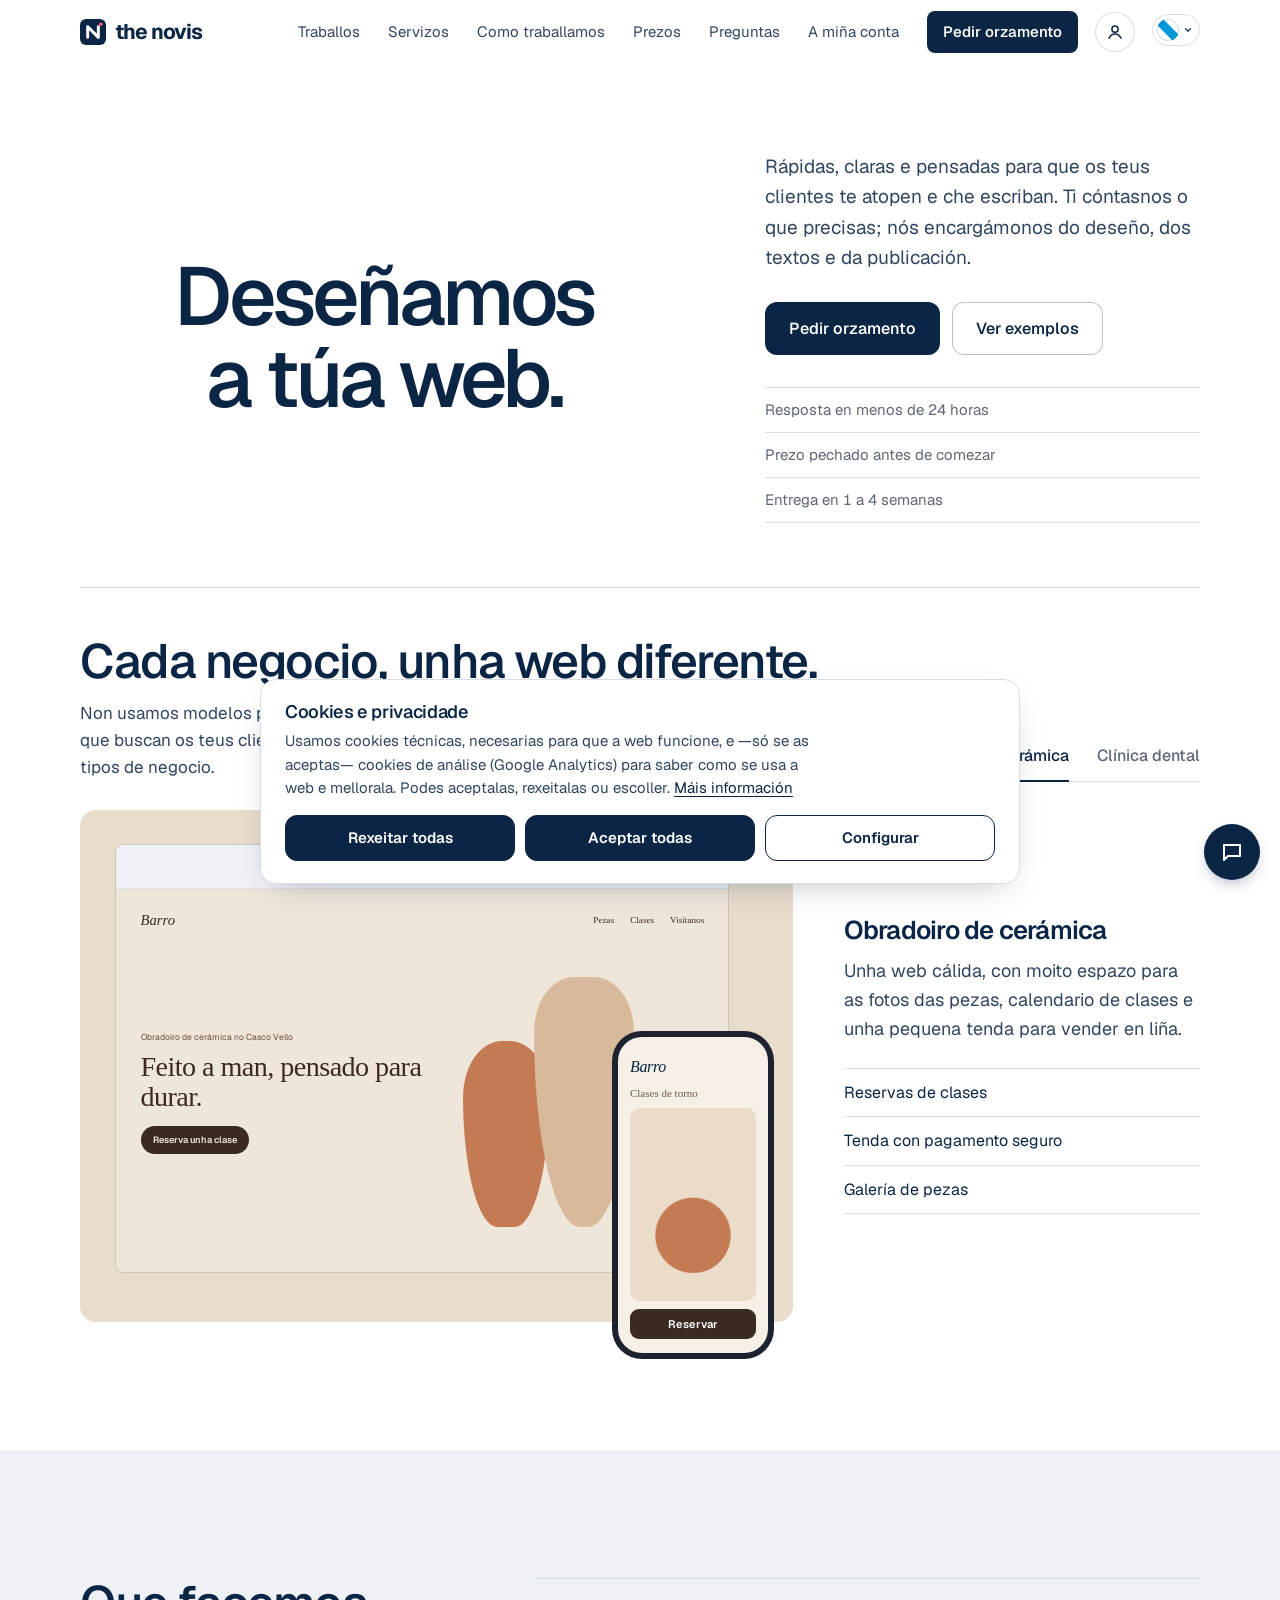
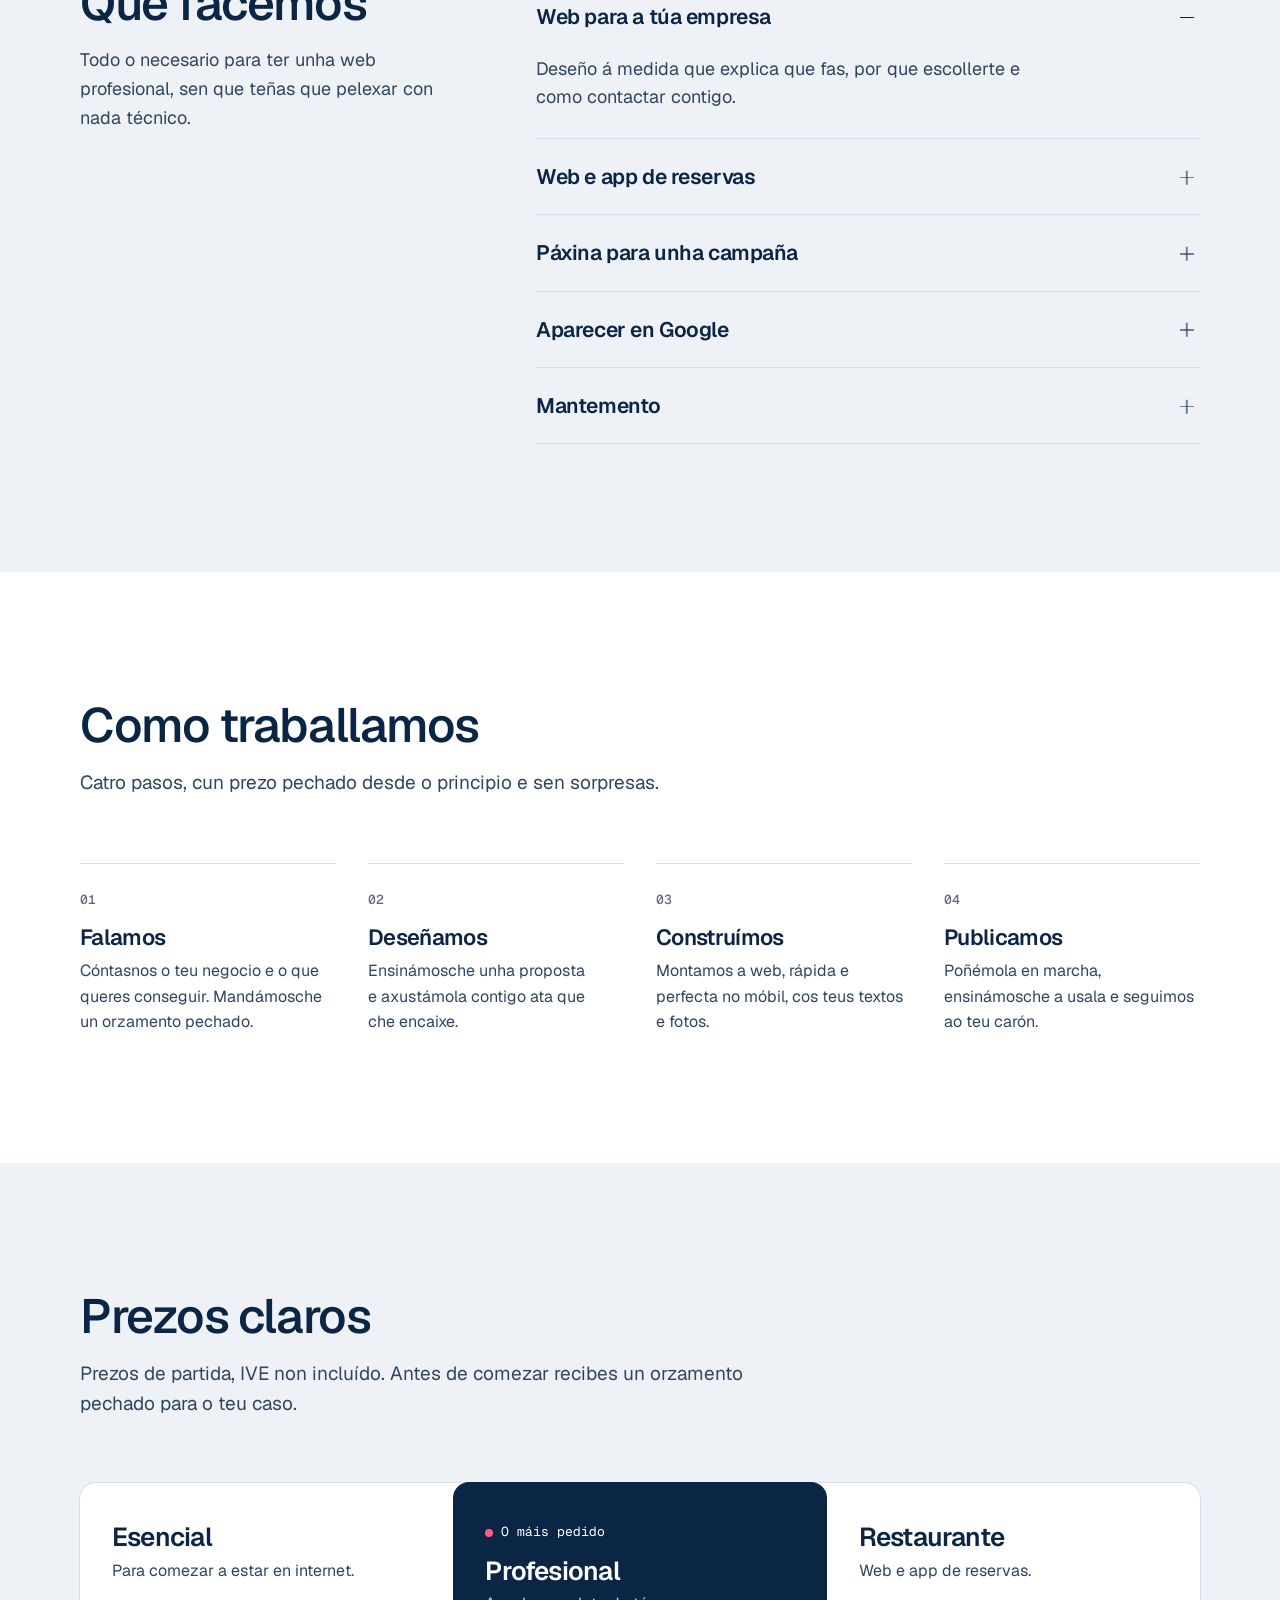
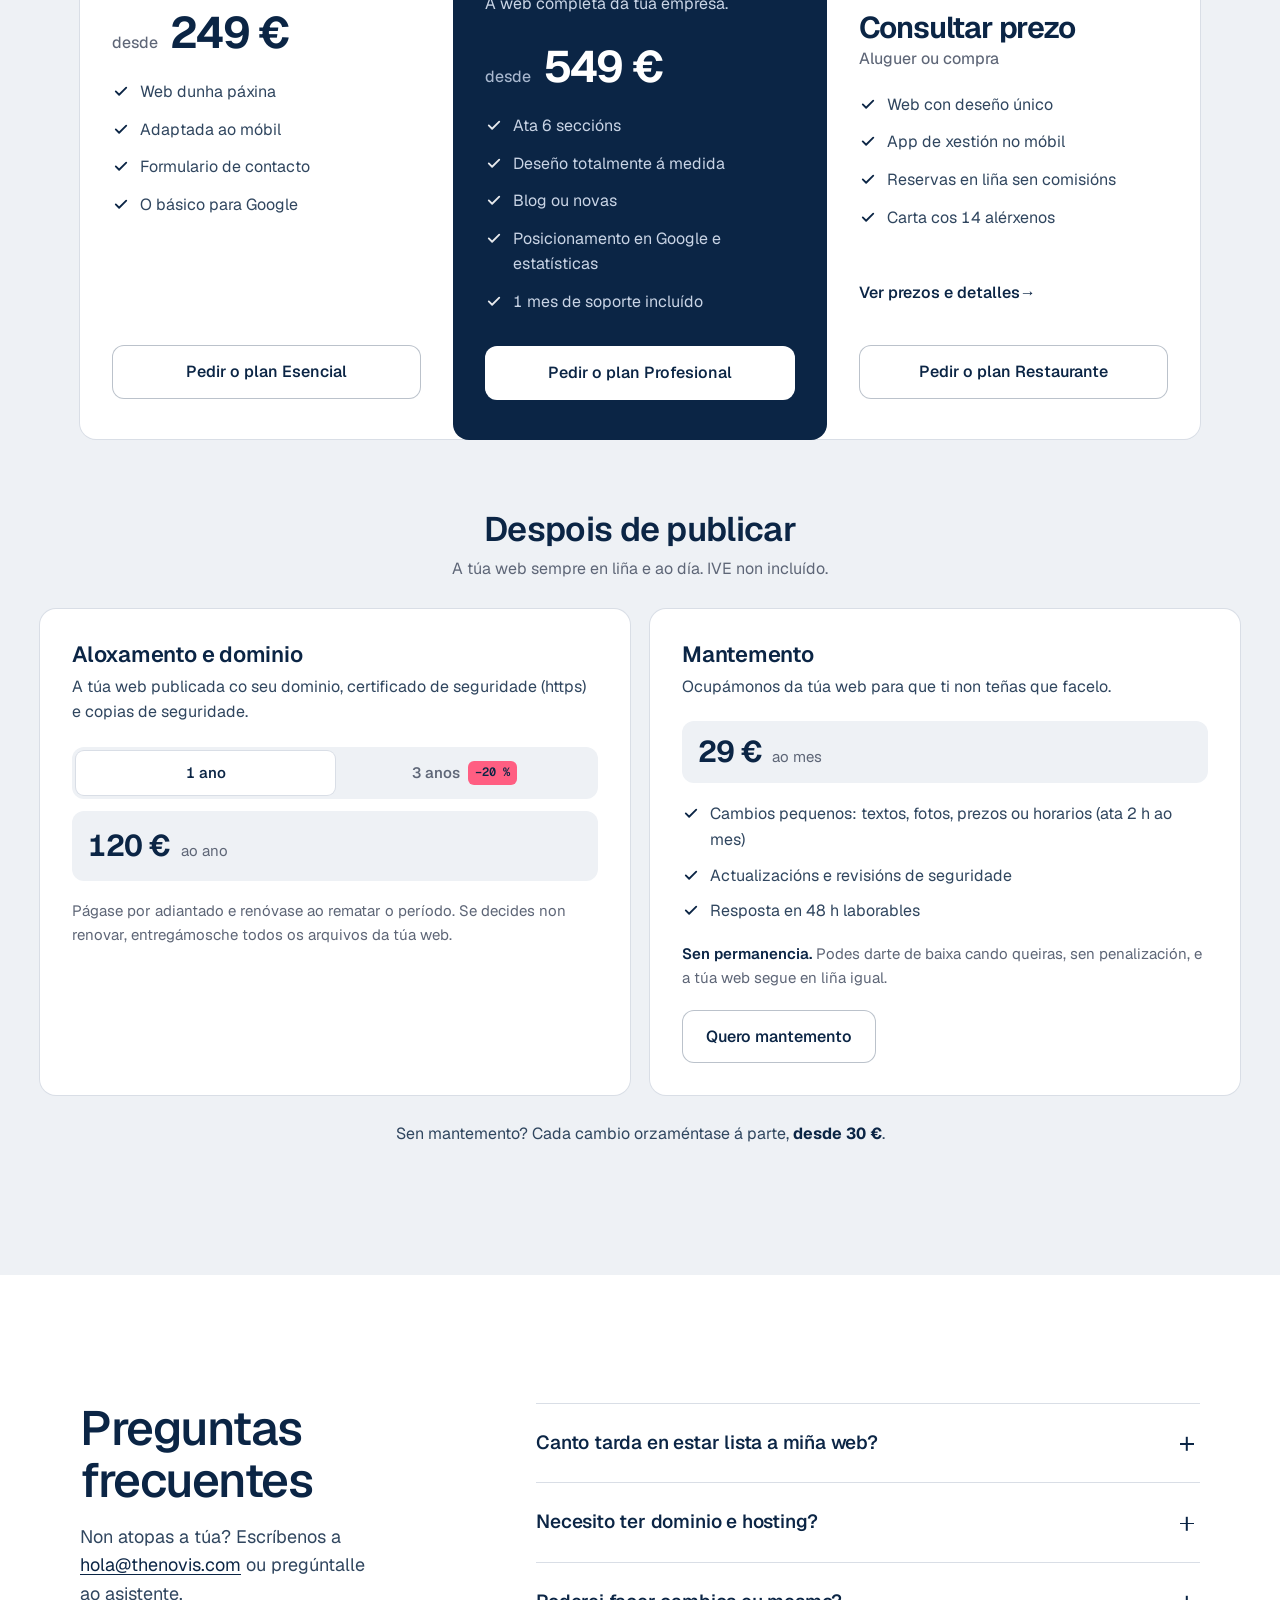
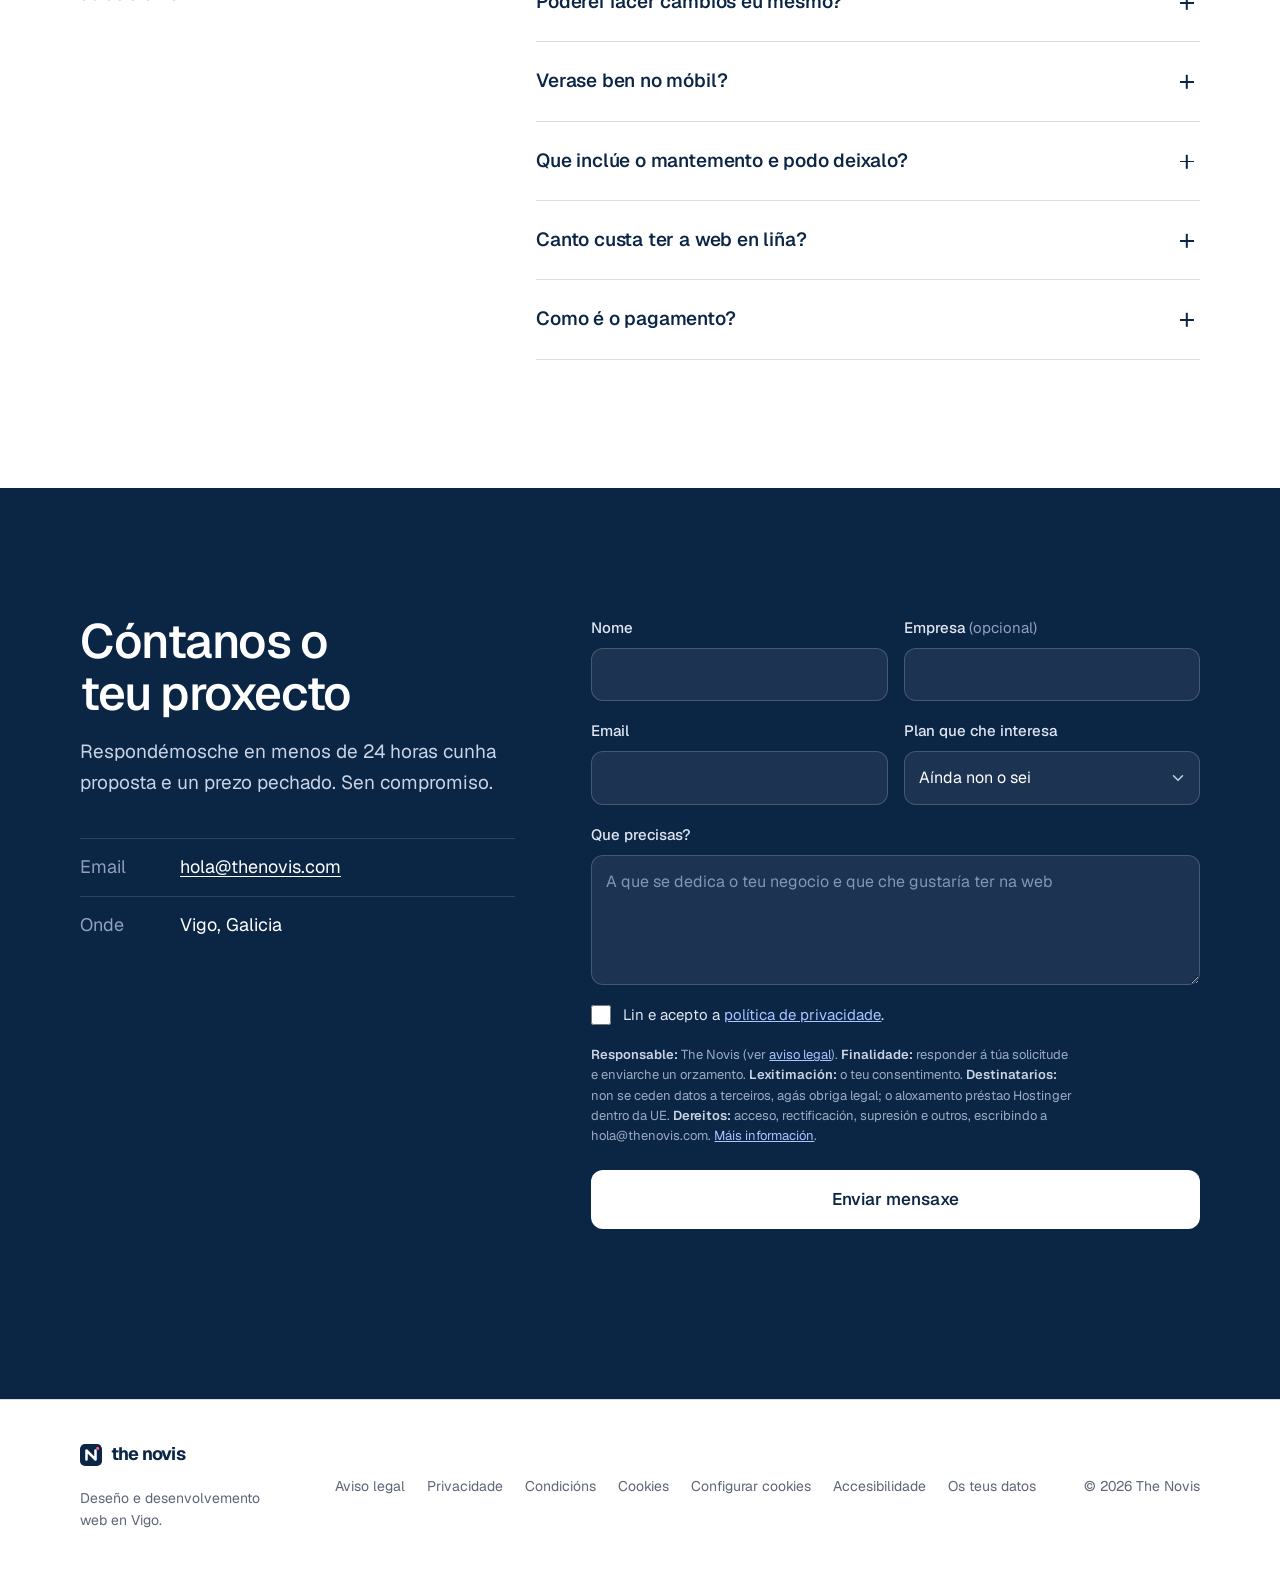
==== gl/index.html @ 893b0eb6 "Logo: texto «the novis» junto al icono Co-Authored-By: Claude Opus 5.5 (1M context) <noreply@anthrop" ====
<!doctype html>
<html lang="gl" class="no-js">
<head>
  <meta charset="utf-8">
  <meta name="viewport" content="width=device-width, initial-scale=1">
  <title>The Novis</title>
  <meta name="description" content="Deseño e desenvolvemento de páxinas web para empresas: webs corporativas, restaurantes e landing pages á medida, rápidas e optimizadas para Google. Orzamento en 24 h.">
  <meta name="theme-color" content="#ffffff">
  <meta property="og:title" content="The Novis">
  <meta property="og:description" content="Deseño de páxinas web para empresas, con orzamento pechado.">
  <meta property="og:type" content="website">
  <meta property="og:url" content="https://thenovis.com/gl/">
  <link rel="canonical" href="https://thenovis.com/gl/">
  <link rel="alternate" hreflang="es" href="https://thenovis.com/">
  <link rel="alternate" hreflang="gl" href="https://thenovis.com/gl/">
  <link rel="alternate" hreflang="x-default" href="https://thenovis.com/">
  <link rel="icon" href="/favicon.ico?v=12" sizes="16x16 32x32 48x48" type="image/x-icon">
  <link rel="icon" href="/favicon.png?v=12" sizes="48x48" type="image/png" />
  <link rel="icon" href="/assets/favicon-192.png?v=12" type="image/png" sizes="192x192">
  <link rel="apple-touch-icon" href="/assets/apple-touch-icon.png?v=12">
  <meta property="og:image" content="https://thenovis.com/assets/og-image.png?v=10">
  <meta property="og:image:width" content="1200">
  <meta property="og:image:height" content="630">
  <meta property="og:site_name" content="The Novis">
  <meta property="og:locale" content="gl_ES">
  <meta name="twitter:card" content="summary_large_image">
  <meta name="twitter:title" content="The Novis">
  <meta name="twitter:description" content="Deseño de páxinas web para empresas, con orzamento pechado.">
  <meta name="twitter:image" content="https://thenovis.com/assets/og-image.png?v=10">
  <link rel="preload" href="/assets/fonts/geist-latin-wght-normal.woff2" as="font" type="font/woff2" crossorigin>
  <script type="application/ld+json">{"@context": "https://schema.org", "@graph": [{"@type": "ProfessionalService", "@id": "https://thenovis.com/#negocio", "name": "The Novis", "alternateName": ["TheNovis", "Novis", "The Novis deseño web"], "url": "https://thenovis.com/", "logo": "https://thenovis.com/assets/favicon-512.png?v=12", "image": "https://thenovis.com/assets/og-image.png?v=10", "description": "Diseño y desarrollo de páginas web para empresas: webs corporativas, tiendas online, landing pages, SEO y mantenimiento.", "email": "hola@thenovis.com", "priceRange": "€€", "address": {"@type": "PostalAddress", "addressLocality": "Vigo", "addressRegion": "Pontevedra", "addressCountry": "ES"}, "areaServed": [{"@type": "City", "name": "Vigo"}, {"@type": "AdministrativeArea", "name": "Galicia"}, {"@type": "Country", "name": "España"}], "knowsLanguage": ["es", "gl", "en"], "hasOfferCatalog": {"@type": "OfferCatalog", "name": "Planes de diseño web", "itemListElement": [{"@type": "Offer", "name": "Plan Esencial", "price": "249", "priceCurrency": "EUR", "description": "Web de una página adaptada a móvil"}, {"@type": "Offer", "name": "Plan Profesional", "price": "549", "priceCurrency": "EUR", "description": "Web corporativa a medida de hasta 6 secciones"}, {"@type": "Offer", "name": "Plan Restaurante", "price": "29", "priceCurrency": "EUR", "description": "Web e app de reservas para restaurantes: aluguer desde 29 € ao mes máis alta, ou compra por 1.200 €"}, {"@type": "Offer", "name": "Alojamiento y dominio", "price": "120", "priceCurrency": "EUR", "description": "Alojamiento, dominio, https y copias de seguridad (anual; 288 € por 3 años)"}, {"@type": "Offer", "name": "Mantenimiento web", "price": "29", "priceCurrency": "EUR", "description": "Cambios pequeños, actualizaciones y seguridad, mensual y sin permanencia"}]}}, {"@type": "WebSite", "@id": "https://thenovis.com/#web", "url": "https://thenovis.com/gl/", "name": "The Novis", "alternateName": "TheNovis", "inLanguage": "gl", "publisher": {"@id": "https://thenovis.com/#negocio"}}, {"@type": "FAQPage", "mainEntity": [{"@type": "Question", "name": "Canto tarda en estar lista a miña web?", "acceptedAnswer": {"@type": "Answer", "text": "Unha web sinxela adoita estar lista nunha semana. Proxectos máis grandes, entre dúas e catro semanas."}}, {"@type": "Question", "name": "Necesito ter dominio e hosting?", "acceptedAnswer": {"@type": "Answer", "text": "Non te preocupes. Se non o tes, axudámosche a contratalo e deixámolo todo configurado."}}, {"@type": "Question", "name": "Poderei facer cambios eu mesmo?", "acceptedAnswer": {"@type": "Answer", "text": "Si. Explicámosche como facer os cambios básicos e, se o prefires, facémolos nós co plan de mantemento."}}, {"@type": "Question", "name": "Verase ben no móbil?", "acceptedAnswer": {"@type": "Answer", "text": "Sempre. Todas as nosas webs se deseñan pensando primeiro no móbil."}}, {"@type": "Question", "name": "Que inclúe o mantemento e podo deixalo?", "acceptedAnswer": {"@type": "Answer", "text": "Por 29 € ao mes facemos os cambios pequenos que precises (ata 2 horas ao mes), as actualizacións e as revisións de seguridade. Non ten permanencia: dáste de baixa cando queiras e a túa web segue en liña. Sen mantemento, cada cambio orzaméntase á parte desde 30 €."}}, {"@type": "Question", "name": "Canto custa ter a web en liña?", "acceptedAnswer": {"@type": "Answer", "text": "O aloxamento e o dominio custan 120 € ao ano, ou 288 € se contratas 3 anos (un 20 % menos). Inclúe o certificado de seguridade e copias de seguridade."}}, {"@type": "Question", "name": "Como é o pagamento?", "acceptedAnswer": {"@type": "Answer", "text": "50 % ao aprobar o deseño e 50 % ao publicar a web. Sen sorpresas."}}]}]}</script>
  <link rel="stylesheet" href="/css/styles.css?v=31">
</head>
<body>
  <a href="#contenido" class="skip">Ir ao contido</a>

  <header class="nav" id="nav">
    <div class="nav__inner">
      <a href="#inicio" class="logo" aria-label="The Novis, inicio"><span class="logo__mark"></span>the novis</a>
      <nav class="nav__links" id="menu" aria-label="Principal">
        <a href="#trabajos">Traballos</a>
        <a href="#servicios">Servizos</a>
        <a href="#proceso">Como traballamos</a>
        <a href="#planes">Prezos</a>
        <a href="#faq">Preguntas</a>
        <a href="/pagos/">A miña conta</a>
        <a href="#contacto" class="btn btn--small">Pedir orzamento</a>
      </nav>
      <a class="acct" href="/pagos/" aria-label="A miña conta" title="A miña conta"><svg viewBox="0 0 24 24" aria-hidden="true"><circle cx="12" cy="8.6" r="3.7"/><path d="M4.8 19.6c1.4-3.4 4.1-5.1 7.2-5.1s5.8 1.7 7.2 5.1"/></svg><span class="acct__ini" aria-hidden="true"></span></a>
      <div class="lang">
        <button type="button" class="lang__btn" aria-haspopup="true" aria-expanded="false" aria-controls="langMenu" aria-label="Lingua: galego"><span class="flag" aria-hidden="true"><svg viewBox="0 0 20 20" preserveAspectRatio="none"><rect width="20" height="20" fill="#fff"/><polygon points="0,0 5.5,0 20,14.5 20,20 14.5,20 0,5.5" fill="#0098D8"/></svg></span><svg viewBox="0 0 12 12" aria-hidden="true"><path d="M3 4.5l3 3 3-3"/></svg></button>
        <ul class="lang__menu" id="langMenu" hidden>
          <li><a href="/" hreflang="es" lang="es"><span class="flag" aria-hidden="true"><svg viewBox="0 0 20 20" preserveAspectRatio="none"><rect width="20" height="20" fill="#AA151B"/><rect y="5" width="20" height="10" fill="#F1BF00"/></svg></span>Castellano</a></li>
          <li><a href="/gl/" hreflang="gl" lang="gl" aria-current="true"><span class="flag" aria-hidden="true"><svg viewBox="0 0 20 20" preserveAspectRatio="none"><rect width="20" height="20" fill="#fff"/><polygon points="0,0 5.5,0 20,14.5 20,20 14.5,20 0,5.5" fill="#0098D8"/></svg></span>Galego</a></li>
        </ul>
      </div>
      <button class="nav__toggle" id="navToggle" aria-label="Abrir menú" aria-expanded="false" aria-controls="menu">
        <span></span><span></span>
      </button>
    </div>
  </header>

  <main id="contenido" tabindex="-1">

    <!-- Portada -->
    <section class="hero" id="inicio">
      <h1 class="hero__title">Deseñamos a túa web.</h1>
      <div class="hero__side">
        <p class="hero__sub">Rápidas, claras e pensadas para que os teus clientes te atopen e che escriban. Ti cóntasnos o que precisas; nós encargámonos do deseño, dos textos e da publicación.</p>
        <div class="hero__cta">
          <a href="#contacto" class="btn">Pedir orzamento</a>
          <a href="#trabajos" class="btn btn--ghost">Ver exemplos</a>
        </div>
        <ul class="hero__facts">
          <li>Resposta en menos de 24&nbsp;horas</li>
          <li>Prezo pechado antes de comezar</li>
          <li>Entrega en 1 a 4 semanas</li>
        </ul>
      </div>
    </section>

    <!-- Ejemplos -->
    <section class="work" id="trabajos" aria-labelledby="trabajos-titulo">
      <div class="work__head">
        <div>
          <h2 id="trabajos-titulo">Cada negocio, unha web diferente.</h2>
          <p>Non usamos modelos prefabricados: partimos de como traballas e do que buscan os teus clientes. Estes son deseños de exemplo para tres tipos de negocio.</p>
        </div>
        <div class="work__controls">
        <div class="work__tabs" role="tablist" aria-label="Escolle un exemplo">
          <button type="button" role="tab" id="tab-porto" aria-controls="panel-porto" aria-selected="true">Restaurante</button>
          <button type="button" role="tab" id="tab-barro" aria-controls="panel-barro" aria-selected="false" tabindex="-1">Cerámica</button>
          <button type="button" role="tab" id="tab-alameda" aria-controls="panel-alameda" aria-selected="false" tabindex="-1">Clínica dental</button>
        </div>
        </div>
      </div>

      <!-- Ejemplo 1: restaurante (enlaza a la web de ejemplo) -->
      <div class="work__panel" role="tabpanel" id="panel-porto" aria-labelledby="tab-porto" tabindex="0">
        <a class="stage stage--porto stage--link" href="https://aquamarine-deer-693520.hostingersite.com/" target="_blank" rel="noopener" tabindex="-1" aria-hidden="true" data-live="Ver en vivo ↗">
          <div class="browser">
            <div class="browser__bar"><span class="browser__url">tabernaoporto.gal</span></div>
            <div class="browser__screen">
              <div class="site site--porto">
                <div class="s-nav"><b>Taberna O Porto</b><span>Carta</span><span>Reservas</span></div>
                <div class="s-hero">
                  <h3>Cociña de mercado, a dous pasos do porto.</h3>
                  <ul class="s-menu">
                    <li><span>Pulpo á feira</span><span>16 €</span></li>
                    <li><span>Zamburiñas á prancha</span><span>14 €</span></li>
                    <li><span>Empanada de berberechos</span><span>9 €</span></li>
                  </ul>
                </div>
              </div>
            </div>
          </div>
          <div class="phone phone--porto"><b>O Porto</b><span>Carta de hoxe</span><i></i><em>Reservar mesa</em></div>
        </a>
        <div class="work__info">
          <h3>Restaurante</h3>
          <p>A carta sempre ao día, fácil de ler no móbil, en galego e castelán, e reservas sen ter que chamar.</p>
          <ul class="work__list"><li>Carta editable polo propio local</li><li>Reservas de mesa</li><li>Web bilingüe</li></ul>
          <a class="work__live" href="https://aquamarine-deer-693520.hostingersite.com/" target="_blank" rel="noopener">Ver a web de exemplo<span class="sr"> (ábrese noutra pestana)</span><svg viewBox="0 0 24 24" aria-hidden="true"><path d="M8 16L16 8M9 8h7v7"/></svg></a>
        </div>
      </div>

      <!-- Ejemplo 2: taller de cerámica -->
      <div class="work__panel" role="tabpanel" id="panel-barro" aria-labelledby="tab-barro" tabindex="0" hidden>
        <div class="stage stage--barro" aria-hidden="true">
          <div class="browser">
            <div class="browser__bar"><span class="browser__url">barrotaller.es</span></div>
            <div class="browser__screen">
              <div class="site site--barro">
                <div class="s-nav"><b>Barro</b><span>Pezas</span><span>Clases</span><span>Visítanos</span></div>
                <div class="s-hero">
                  <div>
                    <p class="s-kicker">Obradoiro de cerámica no Casco Vello</p>
                    <h3>Feito a man, pensado para durar.</h3>
                    <span class="s-btn">Reserva unha clase</span>
                  </div>
                  <div class="s-pots"><i></i><i></i><i></i></div>
                </div>
              </div>
            </div>
          </div>
          <div class="phone phone--barro"><b>Barro</b><span>Clases de torno</span><i></i><em>Reservar</em></div>
        </div>
        <div class="work__info">
          <h3>Obradoiro de cerámica</h3>
          <p>Unha web cálida, con moito espazo para as fotos das pezas, calendario de clases e unha pequena tenda para vender en liña.</p>
          <ul class="work__list"><li>Reservas de clases</li><li>Tenda con pagamento seguro</li><li>Galería de pezas</li></ul>
        </div>
      </div>

      <!-- Ejemplo 3: clínica dental -->
      <div class="work__panel" role="tabpanel" id="panel-alameda" aria-labelledby="tab-alameda" tabindex="0" hidden>
        <div class="stage stage--alameda" aria-hidden="true">
          <div class="browser">
            <div class="browser__bar"><span class="browser__url">clinicaalameda.es</span></div>
            <div class="browser__screen">
              <div class="site site--alameda">
                <div class="s-nav"><b>Clínica Alameda</b><span>Tratamentos</span><span>Equipo</span><span class="s-pill">Pedir cita</span></div>
                <div class="s-hero">
                  <div>
                    <h3>O teu sorriso, en boas mans desde 1998.</h3>
                    <p>Odontoloxía xeral, ortodoncia invisible e implantes no centro de Vigo.</p>
                    <div class="s-row"><span class="s-btn">Pedir cita en liña</span><span class="s-tel">986 000 000</span></div>
                  </div>
                  <div class="s-card"><b>Próxima cita dispoñible</b><span>Martes, 10:30</span><i></i><i></i><i></i></div>
                </div>
              </div>
            </div>
          </div>
          <div class="phone phone--alameda"><b>Clínica Alameda</b><span>Pide a túa cita</span><i></i><em>Chamar</em></div>
        </div>
        <div class="work__info">
          <h3>Clínica dental</h3>
          <p>Transmitir confianza en poucos segundos: tratamentos explicados con claridade, o equipo con nome e cara, e a cita a un toque desde o móbil.</p>
          <ul class="work__list"><li>Cita en liña e botón de chamada</li><li>Fichas de tratamentos</li><li>Opinións de pacientes</li></ul>
        </div>
      </div>

      <p class="work__swipe" aria-hidden="true">Desliza sobre o exemplo para ver outro</p>
    </section>

    <!-- Servicios -->
    <section class="section section--mist" id="servicios">
      <div class="split">
        <div class="split__aside">
          <h2>Que facemos</h2>
          <p>Todo o necesario para ter unha web profesional, sen que teñas que pelexar con nada técnico.</p>
        </div>
        <div class="services">
          <details name="servizos" open><summary>Web para a túa empresa</summary><div class="services__body"><p>Deseño á medida que explica que fas, por que escollerte e como contactar contigo.</p></div></details>
          <details name="servizos"><summary>Web e app de reservas</summary><div class="services__body"><p>Para restaurantes: reservas en liña sen comisións, carta dixital con alérxenos e unha app para xestionalo desde o móbil.</p></div></details>
          <details name="servizos"><summary>Páxina para unha campaña</summary><div class="services__body"><p>Unha soa páxina centrada nun obxectivo: reservas, inscricións ou orzamentos.</p></div></details>
          <details name="servizos"><summary>Aparecer en Google</summary><div class="services__body"><p>Textos, velocidade e ficha de Google preparados para que te atopen na túa zona.</p></div></details>
          <details name="servizos"><summary>Mantemento</summary><div class="services__body"><p>Copias de seguridade, actualizacións e os cambios que precises, sen preocuparte.</p></div></details>
        </div>
      </div>
    </section>

    <!-- Proceso -->
    <section class="section" id="proceso">
      <div class="section__head">
        <h2>Como traballamos</h2>
        <p>Catro pasos, cun prezo pechado desde o principio e sen sorpresas.</p>
      </div>
      <ol class="steps">
        <li class="step"><span class="step__n">1</span><h3>Falamos</h3><p>Cóntasnos o teu negocio e o que queres conseguir. Mandámosche un orzamento pechado.</p></li>
        <li class="step"><span class="step__n">2</span><h3>Deseñamos</h3><p>Ensinámosche unha proposta e axustámola contigo ata que che encaixe.</p></li>
        <li class="step"><span class="step__n">3</span><h3>Construímos</h3><p>Montamos a web, rápida e perfecta no móbil, cos teus textos e fotos.</p></li>
        <li class="step"><span class="step__n">4</span><h3>Publicamos</h3><p>Poñémola en marcha, ensinámosche a usala e seguimos ao teu carón.</p></li>
      </ol>
    </section>

    <!-- Precios -->
    <section class="section section--mist" id="planes">
      <div class="section__head">
        <h2>Prezos claros</h2>
        <p>Prezos de partida, IVE non incluído. Antes de comezar recibes un orzamento pechado para o teu caso.</p>
      </div>
      <div class="plans">
        <article class="plan">
          <h3>Esencial</h3>
          <p class="plan__desc">Para comezar a estar en internet.</p>
          <p class="plan__price"><span>desde</span> 249 €</p>
          <ul>
            <li>Web dunha páxina</li>
            <li>Adaptada ao móbil</li>
            <li>Formulario de contacto</li>
            <li>O básico para Google</li>
          </ul>
          <a href="#contacto" class="btn btn--ghost" data-plan="Esencial">Pedir o plan Esencial</a>
        </article>
        <article class="plan plan--featured">
          <p class="plan__tag">O máis pedido</p>
          <h3>Profesional</h3>
          <p class="plan__desc">A web completa da túa empresa.</p>
          <p class="plan__price"><span>desde</span> 549 €</p>
          <ul>
            <li>Ata 6 seccións</li>
            <li>Deseño totalmente á medida</li>
            <li>Blog ou novas</li>
            <li>Posicionamento en Google e estatísticas</li>
            <li>1 mes de soporte incluído</li>
          </ul>
          <a href="#contacto" class="btn btn--light" data-plan="Profesional">Pedir o plan Profesional</a>
        </article>
        <article class="plan">
          <h3>Restaurante</h3>
          <p class="plan__desc">Web e app de reservas.</p>
          <p class="plan__price plan__price--text">Consultar prezo<span>Aluguer ou compra</span></p>
          <ul>
            <li>Web con deseño único</li>
            <li>App de xestión no móbil</li>
            <li>Reservas en liña sen comisións</li>
            <li>Carta cos 14 alérxenos</li>
          </ul>
          <div class="plan__info"><button type="button" class="plan__more" data-modal="restaurante-info" aria-haspopup="dialog" aria-label="Ver prezos e detalles do plan Restaurante">Ver prezos e detalles</button></div>
          <a href="#contacto" class="btn btn--ghost" data-plan="Restaurante">Pedir o plan Restaurante</a>
        </article>
      </div>
      <div class="plans__dots" id="planDots" role="group" aria-label="Escoller plan"></div>

      <div class="extras">
        <div class="extras__head">
          <h3>Despois de publicar</h3>
          <p>A túa web sempre en liña e ao día. IVE non incluído.</p>
        </div>
        <article class="extra">
          <h4>Aloxamento e dominio</h4>
          <p class="extra__desc">A túa web publicada co seu dominio, certificado de seguridade (https) e copias de seguridade.</p>
          <fieldset class="seg">
            <legend class="sr">Duración do aloxamento</legend>
            <label><input type="radio" name="aloj" value="1" checked> 1 ano</label>
            <label><input type="radio" name="aloj" value="3"> 3 anos <span class="seg__save">−20 %</span></label>
            <span class="seg__thumb" aria-hidden="true"></span>
          </fieldset>
          <p class="extra__opt extra__opt--host" aria-live="polite">
            <span class="roll extra__price"><span>120 €</span><span>288 €</span></span>
            <span class="roll extra__per"><span>ao ano</span><span>por 3 anos</span></span>
          </p>
          <p class="extra__ahorro"><span>Sae a <strong>96 € ao ano</strong>: aforras 72 € fronte a renovar cada ano.</span></p>
          <p class="extra__note">Págase por adiantado e renóvase ao rematar o período. Se decides non renovar, entregámosche todos os arquivos da túa web.</p>
        </article>
        <article class="extra">
          <h4>Mantemento</h4>
          <p class="extra__desc">Ocupámonos da túa web para que ti non teñas que facelo.</p>
          <div class="extra__opts">
            <p class="extra__opt"><span class="extra__price" data-contar="29">29 €</span> <span class="extra__per">ao mes</span></p>
          </div>
          <ul>
            <li>Cambios pequenos: textos, fotos, prezos ou horarios (ata 2 h ao mes)</li>
            <li>Actualizacións e revisións de seguridade</li>
            <li>Resposta en 48 h laborables</li>
          </ul>
          <p class="extra__note"><strong>Sen permanencia.</strong> Podes darte de baixa cando queiras, sen penalización, e a túa web segue en liña igual.</p>
          <a href="#contacto" class="btn btn--ghost" data-plan="Mantenimiento">Quero mantemento</a>
        </article>
        <p class="extras__foot">Sen mantemento? Cada cambio orzaméntase á parte, <strong>desde 30 €</strong>.</p>
      </div>
    </section>

    <!-- Plan Restaurante: ventana emergente -->
    <dialog class="modal" id="restaurante-info" aria-labelledby="resto-titulo">
      <div class="modal__bar">
        <p class="modal__kicker">Plan Restaurante</p>
        <button type="button" class="modal__x" data-modal-close aria-label="Pechar"><svg viewBox="0 0 24 24" aria-hidden="true"><path d="M6 6l12 12M18 6L6 18"/></svg></button>
      </div>
      <div class="modal__body">
        <h2 id="resto-titulo">Web e app de reservas para o teu restaurante</h2>
        <p class="modal__intro">Unha web cun deseño único e unha app para xestionalo todo desde o móbil. Sen comisións por reserva, sen plataformas intermediarias, e os clientes son teus.</p>
      <section class="rprice" aria-labelledby="rprice-t">
          <h3 class="rprice__title" id="rprice-t">Prezos</h3>
          <p class="rprice__lead">Escolle como a queres ter: <strong>alugada</strong>, con todo incluído por unha cota ao mes, ou <strong>comprada</strong>, cun único pagamento. Prezos sen IVE.</p>
          <div class="rprice__grid">
            <article class="rplan">
              <p class="rplan__type">Aluguer</p>
              <h4>Esencial</h4>
              <p class="rplan__desc">O noso deseño base co teu logo, cores e fotos.</p>
              <p class="rplan__price">29 €<span>/mes</span></p>
              <dl class="rplan__meta"><div><dt>Alta</dt><dd>390 €</dd></div><div><dt>Pagamento anual</dt><dd>290 € <em>(2 meses de balde)</em></dd></div><div><dt>Primeiro ano</dt><dd>738 €</dd></div></dl>
              <ul><li>Aloxamento e actualizacións incluídos</li><li>Cambias ti a carta desde a app</li><li>1 cambio pequeno ao mes incluído</li><li>Soporte por mensaxe</li></ul>
            </article>
            <article class="rplan rplan--featured">
              <p class="rplan__type">Aluguer<span class="rplan__tag">Recomendado</span></p>
              <h4>Completo</h4>
              <p class="rplan__desc">Un deseño feito á medida para o teu restaurante.</p>
              <p class="rplan__price">49 €<span>/mes</span></p>
              <dl class="rplan__meta"><div><dt>Alta</dt><dd>590 €</dd></div><div><dt>Pagamento anual</dt><dd>490 € <em>(2 meses de balde)</em></dd></div><div><dt>Primeiro ano</dt><dd>1.178 €</dd></div></dl>
              <ul><li>Aloxamento e actualizacións incluídos</li><li>Mándasnos a carta e actualizámola</li><li>Cambios pequenos incluídos</li><li>Soporte prioritario</li></ul>
            </article>
            <article class="rplan">
              <p class="rplan__type">Pagamento único</p>
              <h4>Compra</h4>
              <p class="rplan__desc">A web é para sempre do teu restaurante.</p>
              <p class="rplan__price">1.200 €</p>
              <dl class="rplan__meta"><div><dt>Mantemento</dt><dd>19 €/mes <em>(opcional)</em></dd></div><div><dt>Primeiro ano</dt><dd>1.200 € <em>(1.428 € con mantemento)</em></dd></div></dl>
              <ul><li>Deseño base ou á medida</li><li>Instálase no teu propio aloxamento</li><li>Cambias ti a carta desde a app</li><li>Actualizacións e soporte co mantemento</li></ul>
            </article>
          </div>
          <p class="rprice__own"><strong>Sempre son teus:</strong> o dominio, os contidos e os datos dos teus clientes, escollas a opción que escollas.</p>
          <details class="rcompare"><summary>Comparar todo en detalle</summary>
            <div class="rcompare__wrap"><table class="rcompare__table">
              <thead><tr><th scope="col"></th><th scope="col">Esencial</th><th scope="col">Completo</th><th scope="col">Compra</th></tr></thead>
              <tbody>
                <tr><th scope="row">Alta</th><td>390 €</td><td>590 €</td><td>1.200 € (pagamento único)</td></tr>
                <tr><th scope="row">Cota mensual</th><td>29 €</td><td>49 €</td><td>Opcional: 19 € de mantemento</td></tr>
                <tr><th scope="row">Pagamento anual</th><td>290 € (2 meses de balde)</td><td>490 € (2 meses de balde)</td><td>—</td></tr>
                <tr><th scope="row">Primeiro ano</th><td>738 €</td><td>1.178 €</td><td>1.200 € (1.428 € con mantemento)</td></tr>
                <tr><th scope="row">Deseño</th><td>Base, co teu logo, cores e fotos</td><td>Á medida</td><td>Base ou á medida</td></tr>
                <tr><th scope="row">Aloxamento</th><td>Incluído</td><td>Incluído</td><td>No teu propio aloxamento</td></tr>
                <tr><th scope="row">Código</th><td>Mantémolo nós</td><td>Mantémolo nós</td><td>Licenza de uso para o teu restaurante</td></tr>
                <tr><th scope="row">Dominio, datos e contidos</th><td>Teus</td><td>Teus</td><td>Teus</td></tr>
                <tr><th scope="row">Actualizacións</th><td>Automáticas</td><td>Automáticas</td><td>Só con mantemento</td></tr>
                <tr><th scope="row">Carta</th><td>Cambiala ti desde a app</td><td>Mándasnola e actualizámola</td><td>Cambiala ti desde a app</td></tr>
                <tr><th scope="row">Cambios pequenos</th><td>1 ao mes incluído</td><td>Incluídos</td><td>Orzaméntanse á parte</td></tr>
                <tr><th scope="row">Soporte</th><td>Por mensaxe</td><td>Prioritario</td><td>Segundo mantemento</td></tr>
              </tbody>
    </table></div>
  </details>
          <h3 class="rprice__title rprice__title--sm">Cambios e extras</h3>
          <ul class="rextras">
            <li><p><strong>Cambio pequeno extra</strong><span>Unha foto, un texto ou un banner</span></p><p class="rextras__price">15 €</p></li>
            <li><p><strong>Pack de 4 cambios pequenos</strong></p><p class="rextras__price">50 €</p></li>
            <li><p><strong>Función nova ou cambio grande</strong></p><p class="rextras__price">Orzamento pechado ou 30–40 €/h</p></li>
            <li><p><strong>Fotos ou deseño á medida</strong></p><p class="rextras__price">150–300 €</p></li>
            <li><p><strong>Complemento Pro</strong><span>Lembranzas, lista de espera, QR por mesa e estatísticas</span></p><p class="rextras__price">Uns 15 €/mes <span class="rextras__soon">Proximamente</span></p></li>
          </ul>
        </section>
        <h3 class="rprice__title rprice__title--inc">Que inclúe</h3>
        <div class="resto">
        <article class="resto__card">
          <h3>O que ven os teus clientes</h3>
          <ul>
            <li><strong>Portada con personalidade:</strong> o nome do restaurante en grande, fotos do local e o horario de hoxe.</li>
            <li><strong>Reservas en liña en 3 pasos:</strong> cantos son, que día e a que hora. Só se amosan as horas con sitio libre, así que nunca se enche de máis.</li>
            <li><strong>A carta coma un libriño:</strong> hoxéase pasando páxinas, con índice e prezos. No ordenador ábrese a dobre páxina.</li>
            <li><strong>Os 14 alérxenos</strong> con iconas de cores xunto a cada prato e a explicación de cada un, como esixe a lei.</li>
            <li><strong>Conta de cliente:</strong> reservan sen escribir os seus datos e poden ver ou cancelar as súas reservas eles mesmos.</li>
            <li><strong>Instálase no móbil</strong> coma unha app, sen pasar por ningunha tenda.</li>
            <li><strong>Botóns directos</strong> para chamar, escribir por WhatsApp, ver como chegar e abrir as redes sociais.</li>
          </ul>
        </article>
        <article class="resto__card">
          <h3>O que tes ti</h3>
          <p class="resto__sub">Unha app de xestión no móbil</p>
          <ul>
            <li><strong>Hoxe:</strong> as reservas do día separadas en xantar e cea. Confirmas, rexeitas ou chamas cun toque.</li>
            <li><strong>Calendario:</strong> o mes enteiro coas persoas reservadas cada día. Desde aí pechas festivos ou vacacións.</li>
            <li><strong>Carta:</strong> cambias pratos, prezos e fotos en segundos. Se se esgota un prato, quítasllo da web cun interruptor.</li>
            <li><strong>Aviso ao momento</strong> de cada reserva nova, no móbil e por email.</li>
            <li><strong>Cambias toda a web ti mesmo:</strong> textos, fotos, horario, teléfono, redes, aforo e normas de reserva. Sen chamar a ninguén.</li>
          </ul>
        </article>
        <article class="resto__card">
          <h3>Tranquilidade legal e seguridade</h3>
          <ul>
            <li><strong>Protección de datos e cookies:</strong> aviso legal, condicións de uso, privacidade e aviso de cookies incluídos.</li>
            <li><strong>Datos cifrados:</strong> os dos clientes gárdanse cifrados e os de cada reserva bórranse sós ás 24 horas.</li>
            <li><strong>Preparada para Google:</strong> aparece ben nas buscas, con horario e enderezo, e lista para Google Analytics.</li>
          </ul>
        </article>
        <article class="resto__card">
          <h3>Por que esta e non unha plataforma de reservas</h3>
          <ul>
            <li><strong>Sen comisións</strong> por comensal nin cota por reserva.</li>
            <li><strong>Os clientes e os seus datos son teus,</strong> non dunha plataforma.</li>
            <li><strong>Imaxe propia:</strong> non es unha ficha máis nun listado xunto á túa competencia.</li>
          </ul>
        </article>
      </div>
      <div class="resto__cta">
        <a href="#contacto" class="btn" data-plan="Restaurante">Pedir o plan Restaurante</a>
        <p>Axudámosche a escoller: cóntanos como é o teu restaurante e confirmámosche o prezo por escrito, sen compromiso. Prezos sen IVE.</p>
      </div>
      </div>
    </dialog>

    <!-- Preguntas -->
    <section class="section" id="faq">
      <div class="split">
        <div class="split__aside">
          <h2>Preguntas frecuentes</h2>
          <p>Non atopas a túa? Escríbenos a <a href="mailto:hola@thenovis.com">hola@thenovis.com</a> ou pregúntalle ao asistente.</p>
        </div>
        <div class="faq">
          <details><summary>Canto tarda en estar lista a miña web?</summary><p>Unha web sinxela adoita estar lista nunha semana. Proxectos máis grandes, entre dúas e catro semanas.</p></details>
          <details><summary>Necesito ter dominio e hosting?</summary><p>Non te preocupes. Se non o tes, axudámosche a contratalo e deixámolo todo configurado.</p></details>
          <details><summary>Poderei facer cambios eu mesmo?</summary><p>Si. Explicámosche como facer os cambios básicos e, se o prefires, facémolos nós co plan de mantemento.</p></details>
          <details><summary>Verase ben no móbil?</summary><p>Sempre. Todas as nosas webs se deseñan pensando primeiro no móbil.</p></details>
          <details><summary>Que inclúe o mantemento e podo deixalo?</summary><p>Por 29 € ao mes facemos os cambios pequenos que precises (ata 2 horas ao mes), as actualizacións e as revisións de seguridade. Non ten permanencia: dáste de baixa cando queiras e a túa web segue en liña. Sen mantemento, cada cambio orzaméntase á parte desde 30 €.</p></details>
          <details><summary>Canto custa ter a web en liña?</summary><p>O aloxamento e o dominio custan 120 € ao ano, ou 288 € se contratas 3 anos (un 20 % menos). Inclúe o certificado de seguridade e copias de seguridade.</p></details>
          <details><summary>Como é o pagamento?</summary><p>50 % ao aprobar o deseño e 50 % ao publicar a web. Sen sorpresas.</p></details>
        </div>
      </div>
    </section>

    <!-- Contacto -->
    <section class="section section--ink" id="contacto">
      <div class="contact">
        <div class="contact__intro">
          <h2>Cóntanos o teu proxecto</h2>
          <p>Respondémosche en menos de 24 horas cunha proposta e un prezo pechado. Sen compromiso.</p>
          <dl class="contact__info">
            <div><dt>Email</dt><dd><a href="mailto:hola@thenovis.com">hola@thenovis.com</a></dd></div>
            <div><dt>Onde</dt><dd>Vigo, Galicia</dd></div>
          </dl>
        </div>

        <form class="form" id="contactForm" action="/contact.php" method="post" novalidate>
          <p class="plan-chip field--full" id="planChip" role="status" aria-live="polite" hidden></p>
          <div class="field">
            <label for="nombre">Nome</label>
            <input type="text" id="nombre" name="nombre" required autocomplete="name">
          </div>
          <div class="field">
            <label for="empresa">Empresa <span class="opt">(opcional)</span></label>
            <input type="text" id="empresa" name="empresa" autocomplete="organization">
          </div>
          <div class="field">
            <label for="email">Email</label>
            <input type="email" id="email" name="email" required autocomplete="email">
          </div>
          <div class="field field--plan">
            <label for="plan">Plan que che interesa</label>
            <select id="plan" name="plan">
              <option value="Aún no lo sé">Aínda non o sei</option>
              <option value="Esencial">Esencial</option>
              <option value="Profesional">Profesional</option>
              <option value="Restaurante">Restaurante</option>
              <option value="Mantenimiento">Mantemento</option>
            </select>
          </div>
          <div class="field field--full">
            <label for="mensaje">Que precisas?</label>
            <textarea id="mensaje" name="mensaje" rows="4" required placeholder="A que se dedica o teu negocio e que che gustaría ter na web"></textarea>
          </div>
          <input type="hidden" name="idioma" value="gl">
          <input type="text" name="web" class="hp" tabindex="-1" autocomplete="off" aria-hidden="true">
          <label class="check field--full">
            <input type="checkbox" name="acepto" value="1" required>
            <span>Lin e acepto a <a href="/privacidad.html">política de privacidade</a>.</span>
          </label>
          <p class="legal-info field--full">
            <strong>Responsable:</strong> The Novis (ver <a href="/aviso-legal.html">aviso legal</a>).
            <strong>Finalidade:</strong> responder á túa solicitude e enviarche un orzamento.
            <strong>Lexitimación:</strong> o teu consentimento.
            <strong>Destinatarios:</strong> non se ceden datos a terceiros, agás obriga legal; o aloxamento préstao Hostinger dentro da UE.
            <strong>Dereitos:</strong> acceso, rectificación, supresión e outros, escribindo a hola@thenovis.com.
            <a href="/privacidad.html">Máis información</a>.
          </p>
          <button type="submit" class="btn btn--light field--full">Enviar mensaxe</button>
          <p class="form__status field--full" id="formStatus" role="status" aria-live="polite"></p>
        </form>
      </div>
    </section>

  </main>

  <footer class="footer">
    <div class="footer__inner">
      <div class="footer__brand">
        <a href="#inicio" class="logo"><span class="logo__mark"></span>the novis</a>
        <p>Deseño e desenvolvemento web en Vigo.</p>
      </div>
      <nav aria-label="Información legal">
        <a href="/aviso-legal.html">Aviso legal</a>
        <a href="/privacidad.html">Privacidade</a>
        <a href="/condiciones.html">Condicións</a>
        <a href="/cookies.html">Cookies</a>
        <button type="button" class="foot-link" data-cookies>Configurar cookies</button>
        <a href="/accesibilidad.html">Accesibilidade</a>
        <a href="/datos/">Os teus datos</a>
      </nav>
      <p class="footer__copy">© <span id="year">2026</span> The Novis</p>
    </div>
  </footer>

  <script src="/js/main.js?v=17" defer></script>
  <script src="/js/modal.js?v=1" defer></script>
  <script src="/js/chat.js?v=11" defer></script>
  <script src="/js/consent.js?v=3" defer></script>
</body>
</html>
---- css/styles.css ----
/* ==========================================================
   The Novis — hoja de estilos
   ========================================================== */

/* Tipografía alojada en la propia web (sin enviar datos a terceros) */
@font-face {
  font-family: "Geist"; font-style: normal; font-display: swap; font-weight: 100 900;
  src: url("../assets/fonts/geist-latin-ext-wght-normal.woff2") format("woff2");
  unicode-range: U+0100-02BA, U+02BD-02C5, U+02C7-02CC, U+02CE-02D7, U+02DD-02FF, U+0304, U+0308, U+0329, U+1D00-1DBF, U+1E00-1E9F, U+1EF2-1EFF, U+2020, U+20A0-20AB, U+20AD-20C0, U+2113, U+2C60-2C7F, U+A720-A7FF;
}
@font-face {
  font-family: "Geist"; font-style: normal; font-display: swap; font-weight: 100 900;
  src: url("../assets/fonts/geist-latin-wght-normal.woff2") format("woff2");
  unicode-range: U+0000-00FF, U+0131, U+0152-0153, U+02BB-02BC, U+02C6, U+02DA, U+02DC, U+0304, U+0308, U+0329, U+2000-206F, U+20AC, U+2122, U+2191, U+2193, U+2212, U+2215, U+FEFF, U+FFFD;
}
/* Geist Mono: solo para datos y etiquetas (números, dominios, tipos de plan) */
@font-face {
  font-family: "Geist Mono"; font-style: normal; font-display: swap; font-weight: 100 900;
  src: url("../assets/fonts/geist-mono-latin-ext-wght-normal.woff2") format("woff2");
  unicode-range: U+0100-02BA, U+02BD-02C5, U+02C7-02CC, U+02CE-02D7, U+02DD-02FF, U+0304, U+0308, U+0329, U+1D00-1DBF, U+1E00-1E9F, U+1EF2-1EFF, U+2020, U+20A0-20AB, U+20AD-20C0, U+2113, U+2C60-2C7F, U+A720-A7FF;
}
@font-face {
  font-family: "Geist Mono"; font-style: normal; font-display: swap; font-weight: 100 900;
  src: url("../assets/fonts/geist-mono-latin-wght-normal.woff2") format("woff2");
  unicode-range: U+0000-00FF, U+0131, U+0152-0153, U+02BB-02BC, U+02C6, U+02DA, U+02DC, U+0304, U+0308, U+0329, U+2000-206F, U+20AC, U+2122, U+2191, U+2193, U+2212, U+2215, U+FEFF, U+FFFD;
}

:root {
  /* Paleta: seis colores, sacados del logo */
  --paper: #ffffff;        /* Papel: fondo */
  --mist: #eef1f5;         /* Niebla: superficies alternas */
  --line: #d9dee6;         /* Hilo: la única línea de estructura */
  --muted: #5e6677;        /* Pizarra: texto secundario */
  --ink: #0b2545;          /* Atlántico: marca, títulos y acciones */
  --coral: #ff5e82;        /* Coral: el punto del logo, solo como señal */

  /* Derivados del Atlántico (no son colores nuevos) */
  --ink-2: #13315c;        /* hover de acciones */
  --text: var(--ink);
  --body: #30465f;         /* Atlántico al 85 % sobre papel */
  --edge: rgba(11,37,69,.28);
  --blue: var(--ink);      /* alias para las páginas que aún lo usan */
  --blue-hover: var(--ink-2);

  /* Tipografía: dos familias */
  --sans: "Geist", -apple-system, BlinkMacSystemFont, "Helvetica Neue", Arial, sans-serif;
  --mono: "Geist Mono", ui-monospace, "SF Mono", Menlo, monospace;
  --fs-display: clamp(44px, 6.4vw, 84px);
  --fs-h2: clamp(32px, 4vw, 48px);
  --fs-h3: clamp(22px, 2vw, 26px);
  --fs-lead: 19px;
  --fs-sm: 15px;
  --fs-xs: 13px;
  --measure: 54ch;         /* con Geist, unos 75 caracteres por línea como máximo */

  /* Radios: pequeños y constantes */
  --r-sm: 8px;
  --r-md: 12px;
  --r-lg: 16px;
  --max: 1200px;
  --gutter: clamp(20px, 4vw, 40px);
  --ease: cubic-bezier(.22, .61, .36, 1);
  --ease-out: cubic-bezier(.22, 1, .36, 1);   /* aperturas y entradas cortas */
  --t-hover: 180ms;
  --t-ui: 240ms;
}

*, *::before, *::after { box-sizing: border-box; }
html { scroll-behavior: smooth; scroll-padding-top: 72px; -webkit-text-size-adjust: 100%; }
body {
  margin: 0; background: var(--paper); color: var(--body);
  font-family: var(--sans); font-variant-numeric: tabular-nums;
  font-size: 18px; line-height: 1.6; -webkit-font-smoothing: antialiased; overflow-x: hidden;
}
img, svg { display: block; max-width: 100%; }
a { color: inherit; text-decoration: none; }
h1, h2, h3 { margin: 0; color: var(--text); font-weight: 600; letter-spacing: -0.03em; line-height: 1.08; }
h1, h2 { font-weight: 550; text-wrap: balance; }
p { margin: 0; text-wrap: pretty; }
p, li, dd, summary { max-width: var(--measure); }
ul, ol, dl, dd { margin: 0; padding: 0; }

/* ---------- Botones ---------- */
.btn { white-space: nowrap;
  display: inline-flex; align-items: center; justify-content: center; gap: 8px;
  padding: 14px 24px; border-radius: var(--r-md); border: 0;
  background: var(--blue); color: #fff; font: inherit; font-size: 16px; font-weight: 550;
  cursor: pointer; transition: background .2s;
}
.btn:hover { background: var(--blue-hover); }
.btn--small { padding: 9px 16px; font-size: 15px; border-radius: var(--r-sm); }
.btn--ghost { background: transparent; color: var(--text); box-shadow: inset 0 0 0 1px var(--edge); }
.btn--ghost:hover { background: var(--mist); }
.btn--light { background: #fff; color: var(--ink); }
.btn--light:hover { background: var(--mist); }

/* ---------- Navegación ---------- */
.nav { position: fixed; inset: 0 0 auto 0; z-index: 50; border-bottom: 1px solid transparent; transition: border-color .3s; }
.nav::before {
  content: ""; position: absolute; inset: 0; z-index: -1;
  background: rgba(255,255,255,.82);
  backdrop-filter: saturate(180%) blur(18px); -webkit-backdrop-filter: saturate(180%) blur(18px);
}
.nav.is-scrolled { border-color: var(--line); }
.nav.menu-open::before { background: #fff; }
.nav__inner { max-width: var(--max); margin: 0 auto; padding: 0 var(--gutter); height: 64px; display: flex; align-items: center; justify-content: space-between; }
.logo { display: inline-flex; align-items: center; gap: 9px; font-weight: 700; font-size: 21px; letter-spacing: -0.045em; color: var(--text); }
.logo__mark { width: 26px; height: 26px; flex: none; background: url("../assets/logo-mark.svg?v=10") center / contain no-repeat; }
.nav__links { display: flex; align-items: center; gap: 28px; }
.nav__links a:not(.btn) { font-size: 15px; color: var(--body); transition: color .2s; }
.nav__links a:not(.btn):hover { color: var(--text); }
.nav__toggle { display: none; background: none; border: 0; padding: 10px; cursor: pointer; }
.nav__toggle span { display: block; width: 20px; height: 1.5px; background: var(--text); margin: 5px 0; transition: transform .3s var(--ease); }
.nav__toggle[aria-expanded="true"] span:first-child { transform: translateY(3.25px) rotate(45deg); }
.nav__toggle[aria-expanded="true"] span:last-child { transform: translateY(-3.25px) rotate(-45deg); }

/* ---------- Portada ---------- */
.hero {
  max-width: var(--max); margin: 0 auto; padding: 152px var(--gutter) 64px;
  display: grid; grid-template-columns: minmax(0, 7fr) minmax(0, 5fr); gap: clamp(32px, 6vw, 96px); align-items: center;
}
.hero__title { font-size: var(--fs-display); letter-spacing: -0.05em; line-height: 1; color: var(--ink); text-align: center; }
.hero__sub { font-size: var(--fs-lead); line-height: 1.6; }
.hero__cta { display: flex; gap: 12px; margin-top: 28px; flex-wrap: wrap; }
/* Tres compromisos: filas de una ficha, sin iconos */
.hero__facts { list-style: none; margin-top: 32px; border-top: 1px solid var(--line); font-size: var(--fs-sm); color: var(--muted); }
.hero__facts li { padding: 10px 0; border-bottom: 1px solid var(--line); }

/* Navegador con ejemplos */
/* Navegador: un marco de 1 px; la barra solo enseña el dominio, que es el dato útil */
.browser { border-radius: var(--r-sm); overflow: hidden; background: #fff; box-shadow: 0 0 0 1px rgba(11,37,69,.12); }
.browser__bar { display: flex; align-items: center; padding: 9px 14px; background: var(--mist); border-bottom: 1px solid var(--line); }
.browser__url {
  flex: 1; max-width: 300px; margin: 0 auto; text-align: center; font-family: var(--mono); font-size: 12px; color: var(--muted);
  background: #fff; border-radius: 6px; padding: 3px 12px;
}
.browser__screen { position: relative; aspect-ratio: 16 / 10; container-type: inline-size; overflow: hidden; }
.site { position: absolute; inset: 0; padding: 3.2cqw 4cqw; display: flex; flex-direction: column; }
.s-nav { display: flex; align-items: center; gap: 2.6cqw; font-size: 1.5cqw; }
.s-nav b { margin-right: auto; font-size: 2cqw; }
.s-hero { flex: 1; display: grid; grid-template-columns: 1.15fr 1fr; gap: 4cqw; align-items: center; }
.s-hero h3 { font-size: 4.6cqw; line-height: 1.05; letter-spacing: -0.03em; color: inherit; }
.s-hero p { font-size: 1.6cqw; margin-top: 1.6cqw; line-height: 1.5; }
.s-btn { display: inline-block; margin-top: 2.4cqw; font-size: 1.5cqw; padding: 1.1cqw 2cqw; border-radius: 0.8cqw; font-weight: 600; }

/* Ejemplo: taller de cerámica */
.site--barro { background: #efe6da; color: #3b2a20; font-family: Georgia, "Times New Roman", serif; }
.site--barro .s-nav b { font-style: italic; font-weight: 400; font-size: 2.4cqw; }
.site--barro .s-kicker { font-family: "Geist", sans-serif; font-size: 1.4cqw; color: #6b4b38; margin: 0 0 1.4cqw; }
.site--barro h3 { font-weight: 400; letter-spacing: -0.02em; }
.site--barro .s-btn { background: #3b2a20; color: #efe6da; font-family: "Geist", sans-serif; border-radius: 4cqw; }
.s-pots { position: relative; height: 100%; min-height: 24cqw; }
.s-pots i { position: absolute; bottom: 8%; border-radius: 46% 46% 40% 40% / 30% 30% 70% 70%; }
.s-pots i:nth-child(1) { left: 4%; width: 34%; height: 58%; background: #c47a52; }
.s-pots i:nth-child(2) { left: 32%; width: 40%; height: 78%; background: #d9b99b; border-radius: 40% 40% 46% 46% / 22% 22% 78% 78%; }
.s-pots i:nth-child(3) { right: 0; width: 30%; height: 44%; background: #7d5a44; }

/* Ejemplo: clínica dental */
.site--alameda { background: #fff; color: #0f2a2a; }
.site--alameda .s-nav b { color: #0f766e; }
.site--alameda .s-pill { background: #0f766e; color: #fff; padding: .7cqw 1.6cqw; border-radius: 4cqw; }
.site--alameda h3 { color: #0f2a2a; }
.site--alameda .s-row { display: flex; align-items: center; gap: 2cqw; }
.site--alameda .s-btn { background: #0f766e; color: #fff; }
.site--alameda .s-tel { font-size: 1.5cqw; margin-top: 2.4cqw; color: #0f766e; font-weight: 600; }
.s-card { background: #ecf7f5; border-radius: 2cqw; padding: 3cqw; display: grid; gap: 1.2cqw; font-size: 1.5cqw; }
.s-card b { font-size: 1.7cqw; }
.s-card span { font-size: 2.6cqw; font-weight: 600; color: #0f766e; letter-spacing: -0.02em; }
.s-card i { height: 1.2cqw; border-radius: 1cqw; background: #cfe9e5; }
.s-card i:last-child { width: 60%; }

/* Ejemplo: taberna */
.site--porto { background: #12372a; color: #f1e9d2; }
.site--porto .s-nav b { font-size: 2.2cqw; letter-spacing: .02em; }
.site--porto .s-hero { grid-template-columns: 1fr 1fr; }
.site--porto h3 { font-size: 4.2cqw; font-weight: 500; }
.s-menu { list-style: none; display: grid; gap: 2cqw; font-size: 1.7cqw; }
.s-menu li { display: flex; gap: 1cqw; align-items: baseline; }
.s-menu li span:first-child { flex: 1; display: flex; gap: 1cqw; align-items: baseline; }
.s-menu li span:first-child::after { content: ""; flex: 1; border-bottom: 1px dotted rgba(241,233,210,.4); }
.s-menu li span:last-child { color: #e8c37a; font-weight: 600; }

/* ---------- Secciones ---------- */
.section { padding: clamp(80px, 10vw, 128px) var(--gutter); }
.section--mist { background: var(--mist); }
.section--ink { background: var(--ink); color: #c9d4e5; }
.section__head { max-width: var(--max); margin: 0 auto clamp(40px, 5vw, 64px); }
.section__head h2, .split__aside h2, .contact h2 { font-size: var(--fs-h2); color: var(--ink); }
.section__head p { margin-top: 16px; font-size: var(--fs-lead); }
.section--ink h2 { color: #fff; }

/* Ejemplos: va pegado a la portada */
.work { max-width: var(--max); margin: 0 auto; padding: 0 var(--gutter) clamp(80px, 10vw, 128px); }
.work__head {
  display: flex; align-items: flex-end; justify-content: space-between; gap: 24px 48px; flex-wrap: wrap;
  padding-top: 48px; border-top: 1px solid var(--line); margin-bottom: 28px;
}
.work__head h2 { font-size: var(--fs-h2); color: var(--ink); }
.work__head p { margin-top: 12px; max-width: 52ch; font-size: 17px; }
/* Pestañas sobre una línea base. La raya de la pestaña activa
   es a la vez el indicador de selección y la cuenta atrás del cambio automático. */
.work__tabs { display: inline-flex; gap: 28px; border-bottom: 1px solid var(--line); }
.work__tabs [role="tab"] {
  position: relative;
  font: inherit; font-size: 16px; font-weight: 500; color: var(--muted); background: none; border: 0; cursor: pointer;
  padding: 10px 0 12px; white-space: nowrap; transition: color .2s;
}
.work__tabs [role="tab"]:hover { color: var(--ink); }
.work__tabs [role="tab"][aria-selected="true"] { color: var(--ink); }
.work__tabs [role="tab"]::after {
  content: ""; position: absolute; left: 0; right: 0; bottom: -1px; height: 2px;
  background: var(--ink); transform: scaleX(0); transform-origin: left;
}
.work__tabs [role="tab"][aria-selected="true"]::after { transform: scaleX(1); }
.work__tabs.is-auto [role="tab"][aria-selected="true"]::after { transform: scaleX(0); animation: progreso 5s linear forwards; }
.work__tabs.is-auto.is-paused [role="tab"][aria-selected="true"]::after { animation-play-state: paused; }
@keyframes progreso { to { transform: scaleX(1); } }
.work__controls { display: flex; align-items: center; gap: 8px; }

.work__panel { display: grid; grid-template-columns: minmax(0, 8fr) minmax(0, 4fr); gap: clamp(28px, 4vw, 56px); align-items: center; }
.work__panel[hidden] { display: none; }
/* Animación de entrada de cada ejemplo */
.work__panel:not([hidden]) .stage { animation: entrarFondo .7s var(--ease) both; }
.work__panel:not([hidden]) .browser { animation: entrarWeb .75s .05s var(--ease) both; }
.work__panel:not([hidden]) .phone { animation: entrarMovil .85s .2s var(--ease) both; }
.work__panel:not([hidden]) .work__info > * { animation: entrarTexto .6s var(--ease) both; }
.work__panel:not([hidden]) .work__info > :nth-child(2) { animation-delay: .08s; }
.work__panel:not([hidden]) .work__info > :nth-child(3) { animation-delay: .16s; }
@keyframes entrarFondo { from { opacity: 0; transform: scale(.985); } }
@keyframes entrarWeb { from { opacity: 0; transform: translateY(22px) scale(.97); } }
@keyframes entrarMovil { from { opacity: 0; transform: translateY(32px); } }
@keyframes entrarTexto { from { opacity: 0; transform: translateY(12px); } }
.work__panel:focus-visible { outline: 2px solid var(--ink); outline-offset: 6px; border-radius: var(--r-lg); }


.stage { position: relative; border-radius: var(--r-lg); padding: 5% 9% 7% 5%; }
.stage--barro { background: #e8dccb; }
.stage--alameda { background: #dcefeb; }
.stage--porto { background: #12372a; }
.stage--porto .browser { box-shadow: 0 0 0 1px rgba(241,233,210,.22); }
/* Solo el ejemplo con web real es clicable: el contorno marca toda la zona activa */
.stage--link { display: block; color: inherit; text-decoration: none; cursor: pointer; outline: 2px solid transparent; outline-offset: 4px; transition: outline-color .25s var(--ease); }
.stage--link:hover { outline-color: var(--ink); }
.stage--link::after {
  content: attr(data-live); position: absolute; left: 16px; bottom: 16px; z-index: 3;
  padding: 7px 12px; border-radius: 6px; background: #fff; color: var(--ink); font-size: 14px; font-weight: 600;
  opacity: 0; transform: translateY(4px);
  transition: opacity .25s var(--ease), transform .25s var(--ease);
}
.stage--link:hover::after { opacity: 1; transform: none; }
@media (hover: none) { .stage--link::after { opacity: 1; transform: none; } }
.work__live { display: inline-flex; align-items: center; gap: 6px; margin-top: 24px; padding: 12px 20px; border-radius: var(--r-md); background: var(--ink); color: #fff; font-size: 15px; font-weight: 600; text-decoration: none; transition: background .2s, transform .2s var(--ease); }
.work__live:hover { background: var(--ink-2); }
.work__live:active { transform: scale(.97); }
.work__live svg { width: 16px; height: 16px; fill: none; stroke: currentColor; stroke-width: 2.2; stroke-linecap: round; stroke-linejoin: round; }

.phone {
  position: absolute; right: 3.5%; bottom: -6%; width: 21%; aspect-ratio: 9 / 19;
  border-radius: 24px; padding: 20px 12px 14px; background: #fff;
  box-shadow: 0 0 0 6px #1c2230; display: flex; flex-direction: column; gap: 8px;
  font-size: 11px; color: var(--text); line-height: 1.3;
}
.phone b { font-size: 14px; letter-spacing: -0.02em; }
.phone span { color: var(--muted); }
.phone i { flex: 1; border-radius: 10px; background: #eef1f5; }
.phone em { font-style: normal; text-align: center; padding: 8px 4px; border-radius: 9px; color: #fff; font-weight: 600; }
.phone--barro { font-family: Georgia, serif; background: #f6efe6; }
.phone--barro span { color: #6b5a4c; }
.phone--barro b { font-style: italic; font-weight: 400; font-size: 16px; }
.phone--barro i { background: radial-gradient(circle at 50% 66%, #c47a52 0 26%, transparent 27%), #eadcc9; }
.phone--barro em { background: #3b2a20; font-family: "Geist", sans-serif; }
.phone--alameda i { background: linear-gradient(#ecf7f5 0 0) top / 100% 44% no-repeat, linear-gradient(#cfe9e5 0 0) bottom / 70% 10% no-repeat, #fff; box-shadow: inset 0 0 0 1px #e3efed; }
.phone--alameda em { background: #0f766e; }
.phone--porto { background: #1a4636; color: #f1e9d2; }
.phone--porto span { color: #c9bfa4; }
.phone--porto i { background: repeating-linear-gradient(#1a4636 0 12px, rgba(241,233,210,.2) 12px 13px); }
.phone--porto em { background: #e8c37a; color: #12372a; }

.work__info h3 { font-size: var(--fs-h3); color: var(--ink); }
.work__info p { margin-top: 12px; }
/* Funciones del ejemplo: una ficha técnica, una fila por función */
.work__list { list-style: none; margin-top: 24px; border-top: 1px solid var(--line); font-size: 16px; color: var(--text); }
.work__list li { padding: 11px 0; border-bottom: 1px solid var(--line); }

/* Dos columnas: título a un lado, contenido al otro */
.split { max-width: var(--max); margin: 0 auto; display: grid; grid-template-columns: 4fr 7fr; gap: clamp(32px, 6vw, 96px); align-items: start; }
.split__aside { position: sticky; top: 104px; }
.split__aside p { margin-top: 16px; max-width: 24em; }
.split__aside a { color: var(--blue); text-decoration: underline; text-underline-offset: 3px; }

/* Servicios */
/* Servicios: desplegable. Se abre uno cada vez (atributo name) y funciona sin JavaScript.
   La apertura es rápida y pequeña porque se repite muchas veces: 260 ms al abrir, 180 ms al cerrar. */
.services { border-top: 1px solid var(--line); }
.services details { border-bottom: 1px solid var(--line); }
.services summary {
  position: relative; list-style: none; cursor: pointer; max-width: none;
  padding: 24px 48px 24px 0; font-size: 21px; font-weight: 600; color: var(--text); letter-spacing: -0.02em; line-height: 1.3;
}
.services summary::-webkit-details-marker { display: none; }
/* Más que pasa a menos: dice si la fila está abierta */
.services summary::before, .services summary::after {
  content: ""; position: absolute; right: 6px; top: 50%; width: 14px; height: 1.6px; background: var(--ink);
  transition: transform var(--t-ui) var(--ease-out), opacity var(--t-hover) ease;
}
.services summary::after { transform: rotate(90deg); }
.services details[open] summary::after { transform: rotate(0); }
.services details:not([open]) summary::before, .services details:not([open]) summary::after { opacity: .55; }
.services summary:hover::before, .services summary:hover::after { opacity: 1; }
.services__body p { padding: 0 48px 26px 0; max-width: 46ch; color: var(--body); }
/* El texto entra desde donde estaba el título: baja 8 px y aparece */
.services__body { opacity: 0; translate: 0 -8px; transition: opacity var(--t-hover) ease, translate var(--t-ui) var(--ease-out); }
.services details[open] .services__body { opacity: 1; translate: 0 0; transition-delay: 60ms; }
/* La altura se anima solo donde el navegador sabe hacerlo; en los demás se abre al instante */
@supports (interpolate-size: allow-keywords) {
  .services { interpolate-size: allow-keywords; }
  .services details::details-content {
    block-size: 0; overflow: clip;
    transition: block-size 180ms var(--ease-out), content-visibility 180ms allow-discrete;
  }
  .services details[open]::details-content { block-size: auto; transition-duration: 260ms; }
}

/* Proceso: es una secuencia real, por eso va numerado */
.steps { list-style: none; max-width: var(--max); margin: 0 auto; display: grid; grid-template-columns: repeat(4, 1fr); gap: 16px; counter-reset: paso; }
.steps { gap: 32px; }
.step { position: relative; padding-top: 20px; border-top: 1px solid var(--line); transition: border-color .3s; }
.step::before { content: ""; position: absolute; left: 0; top: -1px; width: 0; height: 2px; background: var(--ink); transition: width .4s var(--ease); }
.step__n { font-family: var(--mono); font-size: var(--fs-xs); font-weight: 500; color: var(--muted); }
.step__n::before { content: "0"; }
.step h3 { font-size: 22px; margin: 14px 0 8px; color: var(--ink); }
.step p { font-size: 16px; }
@media (hover: hover) and (pointer: fine) { .step:hover::before { width: 100%; } }

/* Precios */
.plans {
  max-width: var(--max); margin: 0 auto; display: grid; grid-template-columns: repeat(3, 1fr);
  background: var(--paper); border-radius: var(--r-lg); box-shadow: 0 0 0 1px var(--line);
}
.plan { padding: 40px 32px; display: flex; flex-direction: column; }
.plan + .plan { border-left: 1px solid var(--line); }
.plan--featured { background: var(--ink); color: #c9d4e5; border-radius: var(--r-lg); margin: -1px 0; border-left: 0 !important; }
.plan--featured + .plan { border-left: 0; }

.plan__tag { font-family: var(--mono); font-size: var(--fs-xs); color: #fff; display: inline-flex; align-items: center; gap: 8px; margin-bottom: 14px; }
.plan__tag::before { content: ""; width: 8px; height: 8px; border-radius: 50%; background: var(--coral); }
.plan h3 { font-size: 26px; color: var(--ink); }
.plan.plan--featured h3 { color: #fff; }
.plan__desc { margin-top: 6px; font-size: 16px; }
.plan__price { margin: 28px 0 24px; font-size: 44px; font-weight: 650; letter-spacing: -0.04em; color: var(--text); line-height: 1; }
.plan__price span { font-size: 16px; font-weight: 450; letter-spacing: 0; color: var(--muted); margin-right: 4px; }
.plan__price--text { font-size: 30px; line-height: 1.1; }
.plan__price--text span { display: block; margin: 6px 0 0; font-size: 16px; }
.plan__more { margin-top: 14px; text-align: center; font-size: 15px; color: var(--blue); }
.plan__more:hover { text-decoration: underline; text-underline-offset: 3px; }
.plan--featured .plan__price { color: #fff; }
.plan--featured .plan__price span { color: #a9b8cf; }
.plan ul { list-style: none; flex: 1; margin-bottom: 32px; display: grid; gap: 12px; align-content: start; font-size: 16px; }
.plan li { padding-left: 28px; position: relative; }
.plan li::before {
  content: ""; position: absolute; left: 0; top: 3px; width: 18px; height: 18px;
  background: url("data:image/svg+xml,%3Csvg xmlns='http://www.w3.org/2000/svg' viewBox='0 0 24 24'%3E%3Cpath d='M5 12.5l4.5 4.5L19 7.5' fill='none' stroke='%230b2545' stroke-width='2.4' stroke-linecap='round' stroke-linejoin='round'/%3E%3C/svg%3E") center / contain no-repeat;
}
.plan--featured li::before { filter: brightness(0) invert(1); opacity: .9; }

/* Preguntas */
.faq { border-top: 1px solid var(--line); }
.faq details { border-bottom: 1px solid var(--line); }
.faq summary { list-style: none; cursor: pointer; padding: 24px 44px 24px 0; position: relative; font-size: 19px; font-weight: 550; color: var(--text); letter-spacing: -0.01em; }
.faq summary::-webkit-details-marker { display: none; }
.faq summary::before, .faq summary::after { content: ""; position: absolute; right: 6px; top: 50%; width: 14px; height: 1.6px; background: var(--ink); transition: transform .3s var(--ease); }
.faq summary::after { transform: rotate(90deg); }
.faq details[open] summary::after { transform: rotate(0); }
.faq details p { padding: 0 0 24px; }

/* Contacto */
.contact { max-width: var(--max); margin: 0 auto; display: grid; grid-template-columns: 5fr 7fr; gap: clamp(40px, 6vw, 96px); align-items: start; }
.contact__intro > p { margin-top: 18px; font-size: var(--fs-lead); max-width: 40ch; }
.contact__info { margin-top: 40px; }
.contact__info > div { display: flex; gap: 20px; padding: 14px 0; border-top: 1px solid rgba(255,255,255,.14); }
.contact__info dt { width: 80px; color: #8fa1bd; }
.contact__info dd { color: #fff; }
.contact__info a { text-decoration: underline; text-underline-offset: 3px; }

.form { display: grid; grid-template-columns: 1fr 1fr; gap: 18px 16px; }
.field { display: grid; gap: 8px; }
.field--full { grid-column: 1 / -1; }
.field label { font-size: 15px; color: #dfe6f1; font-weight: 500; }
.opt { color: #8fa1bd; font-weight: 400; }
.field input, .field textarea, .field select {
  width: 100%; font: inherit; font-size: 16px; color: #fff; background: rgba(255,255,255,.07);
  border: 1px solid rgba(255,255,255,.18); border-radius: 12px; padding: 13px 14px; outline: none; resize: vertical;
  transition: border-color .2s, background .2s; appearance: none; -webkit-appearance: none;
}
.field textarea::placeholder { color: #8396b4; }
.field select {
  cursor: pointer; padding-right: 40px;
  background-image: url("data:image/svg+xml,%3Csvg xmlns='http://www.w3.org/2000/svg' viewBox='0 0 24 24'%3E%3Cpath d='M6 9l6 6 6-6' fill='none' stroke='%23c9d4e5' stroke-width='2' stroke-linecap='round'/%3E%3C/svg%3E");
  background-repeat: no-repeat; background-position: right 12px center; background-size: 18px;
}
.field select option { color: #111; }
.field input:focus, .field textarea:focus, .field select:focus { border-color: #fff; background: rgba(255,255,255,.1); }
.field.is-invalid input, .field.is-invalid textarea { border-color: #ff8a8a; }
.hp { position: absolute; left: -9999px; opacity: 0; }
.form .btn { margin-top: 6px; padding: 16px; font-size: 17px; }
.form .btn:disabled { opacity: .6; cursor: wait; }
.form__status { min-height: 24px; font-size: 15px; text-align: center; max-width: none; }
.form__status.ok { color: #7ee2a0; }
.form__status.err { color: #ffa3a3; }
.check { display: flex; gap: 12px; align-items: flex-start; font-size: 15px; color: #dfe6f1; cursor: pointer; }
.check input { width: 20px; height: 20px; margin: 2px 0 0; accent-color: var(--coral); flex: none; cursor: pointer; }
.check a, .legal-info a { color: #a9c4ff; text-decoration: underline; }
.check.is-invalid span { color: #ffa3a3; }
.legal-info { font-size: var(--fs-xs); line-height: 1.55; color: #9aabc4; }
.legal-info strong { color: #c9d4e5; font-weight: 600; }

/* Pie */
.footer { background: var(--paper); border-top: 1px solid var(--line); padding: 40px var(--gutter); font-size: 14px; color: var(--muted); }
.footer__inner { max-width: var(--max); margin: 0 auto; display: grid; grid-template-columns: 1fr auto auto; gap: 24px 48px; align-items: center; }
.footer__brand { display: flex; align-items: center; gap: 18px; flex-wrap: wrap; }
.footer .logo { font-size: 18px; }
.footer .logo__mark { width: 22px; height: 22px; }
.footer nav { display: flex; gap: 22px; flex-wrap: wrap; }
.footer nav a:hover { color: var(--text); }

/* ---------- Accesibilidad ---------- */
.sr { position: absolute !important; width: 1px; height: 1px; padding: 0; margin: -1px; overflow: hidden; clip: rect(0 0 0 0); white-space: nowrap; border: 0; }
.skip { position: absolute; left: 12px; top: -60px; z-index: 100; background: var(--ink); color: #fff; padding: 10px 16px; border-radius: 10px; font-weight: 600; transition: top .2s; }
.skip:focus { top: 12px; }
main:focus { outline: none; }
a:focus-visible, button:focus-visible, summary:focus-visible, input:focus-visible, select:focus-visible, textarea:focus-visible {
  outline: 2px solid var(--ink); outline-offset: 3px; border-radius: 6px;
}
.section--ink :focus-visible { outline-color: #fff; }
.btn:focus-visible { border-radius: 12px; }

/* ---------- Asistente virtual ---------- */
.chat { position: fixed; right: 20px; bottom: 20px; z-index: 60; font-size: 15px; }
.chat__fab {
  width: 56px; height: 56px; border-radius: 50%; border: 0; cursor: pointer; margin-left: auto;
  background: var(--ink); color: #fff; box-shadow: 0 6px 16px -6px rgba(11,37,69,.45); display: grid; place-items: center; transition: transform .25s var(--ease);
}
.chat__fab:hover { transform: scale(1.05); }
.chat__fab svg { width: 24px; height: 24px; fill: none; stroke: #fff; stroke-width: 2; stroke-linecap: round; stroke-linejoin: round; grid-area: 1/1; transition: opacity .2s, transform .3s var(--ease); }
.chat__fab .i-close { opacity: 0; transform: rotate(-90deg); }
.chat.is-open .chat__fab .i-open { opacity: 0; transform: rotate(90deg); }
.chat.is-open .chat__fab .i-close { opacity: 1; transform: none; }
.chat__panel {
  position: absolute; right: 0; bottom: 72px; width: 370px; height: min(560px, calc(100vh - 120px));
  background: #fff; border-radius: var(--r-lg); box-shadow: 0 16px 40px -20px rgba(11,37,69,.4), 0 0 0 1px rgba(11,37,69,.1);
  display: flex; flex-direction: column; overflow: hidden;
  opacity: 0; visibility: hidden; transform: translateY(12px); transition: opacity .25s, transform .3s var(--ease), visibility .25s;
}
.chat.is-open .chat__panel { opacity: 1; visibility: visible; transform: none; }
.chat__head { display: flex; align-items: center; gap: 12px; padding: 16px 18px; border-bottom: 1px solid var(--line); }
.chat__head strong { display: block; font-size: 15px; color: var(--text); }
.chat__head small { color: var(--muted); font-size: 12px; }
.chat__avatar { width: 34px; height: 34px; flex: none; background: url("../assets/logo-mark.svg?v=10") center / contain no-repeat; }
.chat__close { margin-left: auto; background: var(--mist); border: 0; width: 30px; height: 30px; border-radius: 50%; font-size: 20px; line-height: 1; color: var(--body); cursor: pointer; }
.chat__body { flex: 1; overflow-y: auto; padding: 18px; display: flex; flex-direction: column; gap: 10px; }
.chat__msg { max-width: 85%; padding: 10px 14px; border-radius: 16px; line-height: 1.45; word-wrap: break-word; }
.chat__msg--bot { background: var(--mist); color: var(--text); border-bottom-left-radius: 5px; align-self: flex-start; }
.chat__msg--user { background: var(--blue); color: #fff; border-bottom-right-radius: 5px; align-self: flex-end; }
.chat__msg a { color: var(--blue); }
.chat__msg--typing { display: flex; gap: 4px; padding: 14px 16px; }
.chat__msg--typing i { width: 7px; height: 7px; border-radius: 50%; background: #a1a8b5; animation: chatDot 1.2s infinite; }
.chat__msg--typing i:nth-child(2) { animation-delay: .15s; }
.chat__msg--typing i:nth-child(3) { animation-delay: .3s; }
@keyframes chatDot { 0%, 60%, 100% { opacity: .3; } 30% { opacity: 1; } }
.chat__chips { display: flex; flex-wrap: wrap; gap: 6px; padding: 0 18px 10px; }
.chat__chips:empty { display: none; }
.chat__chips button { font: inherit; font-size: 13px; color: var(--ink); background: #fff; border: 1px solid var(--line); border-radius: 980px; padding: 6px 12px; cursor: pointer; }
.chat__chips button:hover { background: var(--mist); }
.chat__note { margin: 0; padding: 8px 16px 0; font-size: 11.5px; line-height: 1.4; color: var(--muted); text-align: center; }
.chat__note a { color: var(--blue); text-decoration: underline; }
.chat__form { display: flex; gap: 8px; padding: 12px; border-top: 1px solid var(--line); }
.chat__form input { flex: 1; font: inherit; font-size: 15px; border: 1px solid var(--edge); border-radius: var(--r-md); padding: 10px 14px; outline: none; color: var(--text); }
.chat__form input:focus { border-color: var(--blue); }
.chat__form button { width: 42px; height: 42px; border-radius: 12px; border: 0; background: var(--blue); cursor: pointer; display: grid; place-items: center; flex: none; }
.chat__form button svg { width: 18px; height: 18px; fill: none; stroke: #fff; stroke-width: 2.2; stroke-linecap: round; stroke-linejoin: round; }

/* ---------- Páginas legales ---------- */
.link-back { color: var(--blue); font-size: 15px; font-weight: 500; }
.legal { max-width: 760px; margin: 0 auto; padding: 128px var(--gutter) 96px; }
.legal .eyebrow { color: var(--muted); font-size: 16px; margin-bottom: 10px; }
.legal h1 { font-size: clamp(36px, 6vw, 52px); color: var(--ink); }
.legal__date { color: var(--muted); margin-top: 10px; font-size: 15px; }
.legal section { margin-top: 44px; }
.legal h2 { font-size: 24px; margin-bottom: 14px; color: var(--ink); }
.legal h3 { font-size: 18px; margin: 26px 0 8px; letter-spacing: -0.01em; }
.legal p, .legal li { font-size: 17px; color: var(--body); max-width: 52ch; }
.legal p + p { margin-top: 12px; }
.legal ul { padding-left: 20px; margin: 8px 0 0; }
.legal li { margin: 8px 0; }
.legal a { color: var(--blue); text-decoration: underline; text-underline-offset: 2px; }
.legal__data { display: grid; grid-template-columns: 170px 1fr; margin: 18px 0; background: var(--mist); border-radius: 16px; overflow: hidden; }
.legal__data dt, .legal__data dd { margin: 0; padding: 12px 18px; border-bottom: 1px solid var(--line); font-size: 16px; }
.legal__data dt { color: var(--muted); }
.legal__data dt:nth-last-of-type(1), .legal__data dd:last-child { border-bottom: 0; }
.pend { background: #fff3cd; color: #8a6100; padding: 1px 6px; border-radius: 6px; font-weight: 600; }
.table-wrap { overflow-x: auto; margin: 16px 0; }
.legal table { width: 100%; border-collapse: collapse; font-size: 15px; }
.legal th, .legal td { text-align: left; padding: 10px 12px; border-bottom: 1px solid var(--line); vertical-align: top; }
.legal th { color: var(--muted); font-weight: 600; }
.legal-page .footer__inner { grid-template-columns: 1fr auto auto; }

/* ---------- Responsive ---------- */
@media (max-width: 1020px) {
  .hero { grid-template-columns: 1fr; padding-top: 120px; gap: 24px; }
  .hero__side { max-width: 640px; }
  .work__panel { grid-template-columns: 1fr; }
  .work__info { max-width: 640px; }
  .split, .contact { grid-template-columns: 1fr; }
  .split__aside { position: static; }
  .steps { grid-template-columns: 1fr 1fr; }
  .plans { grid-template-columns: 1fr; }
  .plan + .plan { border-left: 0; border-top: 1px solid var(--line); }
  .plan--featured { margin: 0 -1px; border-top: 0 !important; }
  .plan--featured + .plan { border-top: 0; }
  .footer__inner { grid-template-columns: 1fr; }
}
@media (max-width: 760px) {
  body { font-size: 17px; }
  .nav__toggle { display: block; }
  .nav__links {
    position: fixed; top: 64px; left: 0; right: 0; height: calc(100dvh - 64px);
    flex-direction: column; align-items: stretch; gap: 0; padding: 12px var(--gutter) 32px; background: #fff; overflow-y: auto;
    opacity: 0; visibility: hidden; transform: translateY(-8px); transition: opacity .25s, transform .3s var(--ease), visibility .25s;
  }
  .nav__links.is-open { opacity: 1; visibility: visible; transform: none; }
  .nav__links a:not(.btn) { font-size: 24px; font-weight: 600; color: var(--text); padding: 14px 0; border-bottom: 1px solid var(--line); }
  .nav__links .btn { margin-top: 24px; font-size: 17px; padding: 14px; }
  .hero__sub, .section__head p, .contact__intro > p { font-size: 17px; }
  .form { grid-template-columns: 1fr; }
}
@media (max-width: 560px) {
  .steps { grid-template-columns: 1fr; }
  .hero__cta { flex-direction: column; }
  .hero__cta .btn { width: 100%; }
  .work__head { padding-top: 36px; }
  .work__controls { width: 100%; }
  .work__tabs { flex: 1; justify-content: space-between; gap: 12px; }
  .work__tabs [role="tab"] { font-size: 15px; }
  .stage { padding: 6% 12% 9% 5%; border-radius: var(--r-md); }
  .phone { width: 24%; border-radius: 14px; padding: 10px 6px 7px; gap: 4px; font-size: 7px; box-shadow: 0 0 0 3px #1c2230; }
  .phone b, .phone--barro b { font-size: 9px; }
  .phone i { border-radius: 5px; }
  .phone em { padding: 4px 2px; border-radius: 5px; }
  .chat { right: 14px; bottom: 14px; }
  .chat__panel { position: fixed; inset: auto 10px 82px 10px; width: auto; height: min(70vh, 560px); }
  .legal__data { grid-template-columns: 1fr; }
  .legal__data dt { border-bottom: 0; padding-bottom: 0; font-size: 13px; }
}

@media (prefers-reduced-motion: reduce) {
  html { scroll-behavior: auto; }
  *, *::before, *::after { transition-duration: .01ms !important; animation-duration: .01ms !important; }
}

/* Alineación: todos los bloques empiezan en la misma línea que el menú y la portada */
.section__head, .split, .steps, .plans, .extras, .contact, .footer__inner { max-width: calc(var(--max) - 2 * var(--gutter)); }


/* ==========================================================
   Dinamismo
   ========================================================== */

/* Entrada de la portada al cargar */
.anim-on .hero__title { animation: subir .9s var(--ease) both; }
.anim-on .hero__side > * { animation: subir .8s var(--ease) both; }
.anim-on .hero__side > :nth-child(1) { animation-delay: .15s; }
.anim-on .hero__side > :nth-child(2) { animation-delay: .25s; }
.anim-on .hero__side > :nth-child(3) { animation-delay: .35s; }
.anim-on .work__head { animation: subir .9s .3s var(--ease) both; }
@keyframes subir { from { opacity: 0; transform: translateY(28px); } }

/* Aparición al hacer scroll (solo si el JavaScript está activo).
   Al terminar, el script quita data-anim para que los efectos de ratón y de selección funcionen sin interferencias. */
.anim-on [data-anim]:not(.is-in) { opacity: 0; }
.anim-on [data-anim].is-in { animation: revelar .8s var(--ease) backwards; animation-delay: calc(var(--i, 0) * 90ms); }
@keyframes revelar { from { opacity: 0; translate: 0 32px; } }

/* Planes: al pasar el ratón y al elegir uno */
.plan { position: relative; transition: transform .45s var(--ease), box-shadow .45s var(--ease); }
.plan .btn { transition: background .2s, transform .2s var(--ease); }
.plan .btn:active { transform: scale(.97); }
.plan.is-chosen { z-index: 2; }
.plan:not(.plan--featured).is-chosen { box-shadow: 0 0 0 2px var(--ink); border-radius: var(--r-lg); }
.plan--featured.is-chosen { box-shadow: 0 0 0 3px var(--coral); }
.plan__elegido {
  position: absolute; top: 16px; right: 16px; display: inline-flex; align-items: center; gap: 6px;
  font-size: 13px; font-weight: 600; color: #fff; background: var(--ink); padding: 4px 10px; border-radius: 6px;
  animation: sello .5s var(--ease) both;
}
.plan--featured .plan__elegido { background: var(--coral); color: var(--ink); }
.plan__elegido::before { content: ""; width: 12px; height: 12px; background: url("data:image/svg+xml,%3Csvg xmlns='http://www.w3.org/2000/svg' viewBox='0 0 24 24'%3E%3Cpath d='M5 12.5l4.5 4.5L19 7.5' fill='none' stroke='white' stroke-width='3.4' stroke-linecap='round' stroke-linejoin='round'/%3E%3C/svg%3E") center / contain no-repeat; }
.plan--featured .plan__elegido::before { filter: brightness(0) saturate(100%) invert(11%) sepia(39%) saturate(2400%) hue-rotate(196deg); }
@keyframes sello { from { opacity: 0; transform: scale(.6) rotate(-8deg); } }

/* El formulario recibe el plan elegido */
.plan-chip {
  display: flex; align-items: center; gap: 10px; margin: 0; padding: 12px 16px; border-radius: 12px;
  background: rgba(255,255,255,.07); color: #fff; font-size: 15px; box-shadow: inset 0 0 0 1px rgba(255,255,255,.18);
}
.plan-chip[hidden] { display: none; }
.plan-chip strong { color: #fff; }
.plan-chip::before { content: ""; width: 8px; height: 8px; border-radius: 50%; background: var(--coral); flex: none; }
.plan-chip.is-new { animation: chip .6s var(--ease) both; }
@keyframes chip { from { opacity: 0; transform: translateY(-10px) scale(.96); } }
.field--plan.is-flash select { animation: marcar 1.4s var(--ease); }
@keyframes marcar { 30% { border-color: #fff; background: rgba(255,255,255,.14); } }

/* Menú del móvil: los enlaces entran uno detrás de otro */
@media (max-width: 760px) {
  .nav__links.is-open > * { animation: menuIn .45s var(--ease) both; }
  .nav__links.is-open > :nth-child(2) { animation-delay: .04s; }
  .nav__links.is-open > :nth-child(3) { animation-delay: .08s; }
  .nav__links.is-open > :nth-child(4) { animation-delay: .12s; }
  .nav__links.is-open > :nth-child(5) { animation-delay: .16s; }
  .nav__links.is-open > :nth-child(6) { animation-delay: .2s; }
  .nav__links.is-open > :nth-child(7) { animation-delay: .24s; }
  @keyframes menuIn { from { opacity: 0; transform: translateX(-16px); } }
}

/* Pantallas táctiles: el elemento del centro de la pantalla se activa como si pasaras el ratón */
@media (hover: none) {
  .step.is-active::before { width: 100%; }
  .btn:active, .work__tabs [role="tab"]:active, .faq summary:active { transform: scale(.97); }
  .btn, .work__tabs [role="tab"] { transition: transform .15s, background .2s, color .2s, box-shadow .2s; }
  .stage { touch-action: pan-y; }
}
.work__swipe { display: none; }
@media (hover: none) and (max-width: 760px) {
  .work__swipe { display: block; margin-top: 10px; text-align: center; font-size: 13px; color: var(--muted); }
}

@media (prefers-reduced-motion: reduce) {
  .anim-on [data-anim]:not(.is-in) { opacity: 1; }
}


/* ===== Precios en el móvil: carrusel deslizable ===== */
.plans__dots { display: none; }
@media (max-width: 760px) {
  .plans {
    display: flex; gap: 14px; overflow-x: auto; overscroll-behavior-x: contain;
    scroll-snap-type: x mandatory; scroll-padding: 0 var(--gutter);
    background: none; box-shadow: none; border-radius: 0;
    margin: 0 calc(var(--gutter) * -1); padding: 18px var(--gutter) 26px;
    scrollbar-width: none; -webkit-overflow-scrolling: touch;
  }
  .plans::-webkit-scrollbar { display: none; }
  .plans .plan {
    flex: 0 0 78%; scroll-snap-align: center; scroll-snap-stop: always;
    background: #fff; border-radius: var(--r-lg); box-shadow: 0 0 0 1px var(--line);
    border: 0 !important; margin: 0; padding: 32px 26px;
    transition: transform .45s var(--ease), opacity .45s var(--ease), box-shadow .45s var(--ease);
  }
  .plans .plan.plan--featured { background: var(--ink); box-shadow: none; padding: 32px 26px; }
  /* El plan que está en el centro destaca; los de los lados se quedan un poco atrás */
  .plans.is-carrusel .plan:not(.is-current) { transform: scale(.93); opacity: .82; }
  .plans.is-carrusel .plan.is-current { transform: none; opacity: 1; }
  .plans .plan.is-chosen:not(.plan--featured) { box-shadow: 0 0 0 2px var(--ink); }

  .plans__dots { display: flex; justify-content: center; gap: 8px; margin-top: 2px; }
  .plans__dots button {
    width: 8px; height: 8px; padding: 0; border: 0; border-radius: 980px; background: var(--edge); cursor: pointer;
    transition: width .35s var(--ease), background .35s; position: relative;
  }
  .plans__dots button::after { content: ""; position: absolute; inset: -10px; } /* zona táctil más grande */
  .plans__dots button[aria-current="true"] { width: 26px; background: var(--ink); }
}

/* ===== Restaurantes (dentro de la ventana emergente) ===== */
.plan__info { flex: 1; display: flex; align-items: flex-start; margin-bottom: 28px; }
.plan__more { background: none; border: 0; padding: 4px 0; font: inherit; font-size: 16px; font-weight: 550; color: var(--blue); cursor: pointer; }
.plan__more::after { content: " →"; display: inline-block; transition: transform .25s var(--ease); }
.plan__more:hover { text-decoration: underline; text-underline-offset: 3px; }
.plan__more:hover::after { transform: translateX(3px); }
.resto { display: grid; grid-template-columns: repeat(2, minmax(0, 1fr)); gap: 16px; }
.resto__card { background: #fff; border: 1px solid var(--line); border-radius: var(--r-md); padding: clamp(20px, 3vw, 28px); }
.resto__card h3 { font-size: 20px; letter-spacing: -0.03em; color: var(--ink); }
.resto__sub { margin-top: 4px; font-size: 15px; color: var(--muted); }
.resto__card ul { list-style: none; margin-top: 16px; display: grid; gap: 12px; font-size: 16px; }

.resto__card strong { color: var(--text); font-weight: 600; }
.resto__card:first-child { grid-row: span 2; }
.resto__card:last-child { grid-column: 1 / -1; }
.resto__card:last-child ul { grid-template-columns: repeat(3, minmax(0, 1fr)); gap: 20px; }
.resto__cta { margin-top: 24px; display: flex; align-items: center; gap: 20px; flex-wrap: wrap; }
.resto__cta p { max-width: 32em; font-size: 15px; }
@media (max-width: 860px) {
  .resto { grid-template-columns: 1fr; }
  .resto__card:first-child { grid-row: auto; }
  .resto__card:last-child ul { grid-template-columns: 1fr; }
}

/* Precios del plan Restaurante (dentro de la ventana) */
.rprice { margin-bottom: 40px; }
.rprice__title { font-size: 24px; letter-spacing: -0.03em; color: var(--ink); }
.rprice__title--sm { font-size: 20px; margin-top: 36px; }
.rprice__title--inc { margin-bottom: 16px; padding-top: 32px; border-top: 1px solid var(--line); }
.rprice__lead { margin-top: 8px; font-size: 16px; max-width: 40em; }
.rprice__lead strong { color: var(--text); font-weight: 600; }
.rprice__grid { margin-top: 20px; display: grid; grid-template-columns: repeat(3, minmax(0, 1fr)); gap: 14px; align-items: stretch; }
.rplan { display: flex; flex-direction: column; background: #fff; border: 1px solid var(--line); border-radius: var(--r-md); padding: 24px 22px; }
.rplan--featured { background: var(--ink); border-color: var(--ink); color: #c9d4e5; }
.rplan__type { display: flex; align-items: center; justify-content: space-between; gap: 8px; font-family: var(--mono); font-size: var(--fs-xs); font-weight: 500; color: var(--muted); min-height: 26px; }
.rplan--featured .rplan__type { color: #a9b8cf; }
.rplan__tag { font-family: var(--sans); font-weight: 600; font-size: 12.5px; line-height: 1.6; padding: 1px 10px; border-radius: 999px; background: var(--coral); color: var(--ink); }
.rplan h4 { margin: 6px 0 0; line-height: 1.2; font-weight: 600; font-size: 22px; letter-spacing: -0.03em; color: var(--ink); }
.rplan--featured h4 { color: #fff; }
.rplan__desc { margin: 6px 0 0; font-size: 15px; line-height: 1.5; min-height: 3em; }
.rplan__price { margin-top: 16px; font-size: 40px; font-weight: 650; letter-spacing: -0.04em; line-height: 1; color: var(--text); }
.rplan__price span { font-size: 16px; font-weight: 450; letter-spacing: 0; color: var(--muted); margin-left: 2px; }
.rplan--featured .rplan__price { color: #fff; }
.rplan--featured .rplan__price span { color: #a9b8cf; }
.rplan__meta { margin: 16px 0 0; padding: 12px 0; border-top: 1px solid var(--line); border-bottom: 1px solid var(--line); display: grid; gap: 6px; font-size: 14.5px; }
.rplan--featured .rplan__meta { border-color: rgba(255,255,255,.14); }
.rplan__meta div { display: flex; justify-content: space-between; gap: 12px; }
.rplan__meta dt { color: var(--muted); white-space: nowrap; }
.rplan--featured .rplan__meta dt { color: #a9b8cf; }
.rplan__meta dd { margin: 0; text-align: right; font-weight: 600; color: var(--text); }
.rplan--featured .rplan__meta dd { color: #fff; }
.rplan__meta em { display: block; font-style: normal; font-weight: 450; font-size: 13px; color: var(--muted); }
.rplan--featured .rplan__meta em { color: #a9b8cf; }
.rplan ul { list-style: none; margin-top: 16px; display: grid; gap: 10px; font-size: 15px; line-height: 1.45; }
.rplan li { position: relative; padding-left: 26px; }
.rplan li::before {
  content: ""; position: absolute; left: 0; top: 2px; width: 18px; height: 18px;
  background: url("data:image/svg+xml,%3Csvg xmlns='http://www.w3.org/2000/svg' viewBox='0 0 24 24'%3E%3Cpath d='M7 12.5l3 3 7-7' fill='none' stroke='%230b2545' stroke-width='2.6' stroke-linecap='round' stroke-linejoin='round'/%3E%3C/svg%3E") center / 14px no-repeat;
}
.rplan--featured li::before { filter: brightness(0) invert(1); opacity: .9; }
.rprice__own { margin-top: 20px; padding: 2px 0 2px 16px; border-left: 2px solid var(--ink); font-size: 15px; }
.rprice__own strong { color: var(--text); font-weight: 600; }
.rcompare { margin-top: 16px; border: 1px solid var(--line); border-radius: var(--r-md); background: #fff; overflow: hidden; }
.rcompare summary { cursor: pointer; list-style: none; display: flex; align-items: center; justify-content: space-between; gap: 12px; padding: 14px 18px; font-size: 15px; font-weight: 600; color: var(--ink); max-width: none; }
.rcompare summary::-webkit-details-marker { display: none; }
.rcompare summary::after { content: ""; width: 10px; height: 10px; border-right: 2px solid currentColor; border-bottom: 2px solid currentColor; transform: translateY(-3px) rotate(45deg); transition: transform .25s var(--ease); }
.rcompare[open] summary::after { transform: translateY(2px) rotate(-135deg); }
.rcompare summary:hover { background: var(--mist); }
.rcompare__wrap { overflow-x: auto; border-top: 1px solid var(--line); }
.rcompare__table { width: 100%; min-width: 620px; border-collapse: collapse; font-size: 14.5px; line-height: 1.4; }
.rcompare__table th, .rcompare__table td { padding: 11px 14px; text-align: left; vertical-align: top; border-bottom: 1px solid var(--line); }
.rcompare__table tbody tr:last-child > * { border-bottom: 0; }
.rcompare__table thead th { font-family: var(--mono); font-size: var(--fs-xs); font-weight: 500; color: var(--muted); background: var(--mist); }
.rcompare__table tbody th { font-weight: 600; color: var(--text); width: 24%; position: sticky; left: 0; background: #fff; }
.rcompare__table td:nth-child(3) { background: var(--mist); }
.rcompare__table thead th:nth-child(3) { color: var(--ink); }
.rextras { list-style: none; margin-top: 12px; border: 1px solid var(--line); border-radius: var(--r-md); background: #fff; }
.rextras li { display: flex; align-items: center; justify-content: space-between; gap: 16px; padding: 13px 18px; font-size: 15px; }
.rextras li + li { border-top: 1px solid var(--line); }
.rextras strong { color: var(--text); font-weight: 600; }
.rextras p span { display: block; font-size: 14px; color: var(--muted); }
.rextras__price { flex: none; text-align: right; font-weight: 600; color: var(--ink); white-space: nowrap; }
.rextras__soon { display: inline-block; margin-left: 6px; padding: 2px 8px; border-radius: 999px; background: var(--mist); font-size: 12.5px; font-weight: 600; color: var(--muted); }
@media (max-width: 860px) {
  .rprice__grid { grid-template-columns: 1fr; }
  .rplan__desc { min-height: 0; }
}
@media (max-width: 520px) {
  .rextras li { flex-direction: column; align-items: flex-start; gap: 4px; }
  .rextras__price { text-align: left; white-space: normal; }
}

/* ===== Ventana emergente ===== */
.modal { border: 0; padding: 0; border-radius: var(--r-lg); background: var(--mist); color: var(--body); width: min(960px, calc(100vw - 24px)); max-height: calc(100vh - 24px); overflow: hidden; }
.modal[open] { display: flex; flex-direction: column; animation: modal-in .35s var(--ease); }
.modal::backdrop { background: rgba(11,37,69,.55); backdrop-filter: blur(3px); animation: fade-in .3s ease; }
@keyframes modal-in { from { opacity: 0; transform: translateY(18px) scale(.98); } to { opacity: 1; transform: none; } }
@keyframes fade-in { from { opacity: 0; } to { opacity: 1; } }
.modal__bar { display: flex; align-items: center; justify-content: space-between; gap: 16px; padding: 14px 14px 14px clamp(20px, 3vw, 32px); border-bottom: 1px solid var(--line); background: #fff; }
.modal__kicker { font-family: var(--mono); font-size: var(--fs-xs); font-weight: 500; color: var(--muted); }
.modal__x { display: grid; place-items: center; width: 44px; height: 44px; border-radius: 50%; border: 0; background: var(--mist); color: var(--ink); cursor: pointer; transition: background .2s; }
.modal__x:hover { background: #e3e8f0; }
.modal__x svg { width: 20px; height: 20px; fill: none; stroke: currentColor; stroke-width: 2; stroke-linecap: round; }
.modal__body { overflow-y: auto; padding: clamp(22px, 4vw, 40px); overscroll-behavior: contain; }
.modal__body h2 { font-size: clamp(26px, 3.6vw, 38px); color: var(--ink); }
.modal__intro { margin: 12px 0 26px; font-size: 17px; }
.modal-open { overflow: hidden; }
@media (prefers-reduced-motion: reduce) { .modal[open], .modal::backdrop { animation: none; } }

/* ===== Página 404 ===== */
.e404 {
  max-width: var(--max); margin: 0 auto; min-height: calc(100vh - 150px);
  padding: 140px var(--gutter) 96px;
  display: grid; grid-template-columns: minmax(0, 6fr) minmax(0, 5fr); gap: clamp(32px, 6vw, 88px); align-items: center;
}
.e404__code { font-size: 16px; font-weight: 550; color: var(--muted); margin-bottom: 14px; }
.e404 h1 { font-size: clamp(40px, 5.6vw, 72px); letter-spacing: -0.05em; line-height: 1.02; color: var(--ink); }
.e404__lead { margin-top: 20px; font-size: var(--fs-lead); }
.e404__cta { display: flex; gap: 12px; flex-wrap: wrap; margin-top: 30px; }
.e404__links { display: flex; flex-wrap: wrap; gap: 8px 22px; margin-top: 36px; padding-top: 22px; border-top: 1px solid var(--line); font-size: 16px; }
.e404__links a { color: var(--blue); }
.e404__links a:hover { text-decoration: underline; text-underline-offset: 3px; }

.e404__art .browser { transform: rotate(-2deg); }
.e404__screen { aspect-ratio: 4 / 3; display: grid; place-content: center; justify-items: center; gap: 14px; background: var(--mist); }
.e404__big {
  display: flex; align-items: center; gap: .06em; font-size: clamp(72px, 10vw, 128px); font-weight: 700; letter-spacing: -0.05em; color: var(--ink); line-height: 1;
}
/* El "0" es el punto coral del logo, rodando */
.e404__zero { width: .62em; height: .62em; border-radius: 50%; background: var(--coral); display: inline-block; animation: rodar 2.4s var(--ease) infinite; }
@keyframes rodar { 0%, 100% { transform: translateX(0) scale(1); } 45% { transform: translateX(.06em) scale(.86, 1.08); } 55% { transform: translateX(-.04em) scale(1.06, .94); } }
.e404__sug { margin-top: 18px; font-size: 17px; display: flex; flex-wrap: wrap; align-items: center; gap: 8px; }
.e404__sug[hidden] { display: none; }
.e404__sug a { display: inline-flex; align-items: center; gap: 6px; padding: 6px 14px; border-radius: 980px; background: var(--mist); color: var(--ink); font-weight: 550; }
.e404__sug a::after { content: "→"; transition: transform .25s var(--ease); }
.e404__sug a:hover::after { transform: translateX(3px); }
.e404__art .browser__url { overflow: hidden; text-overflow: ellipsis; white-space: nowrap; }
@media (prefers-reduced-motion: reduce) { .e404__zero { animation: none; } }
.e404__line { width: 180px; height: 10px; border-radius: 6px; background: #dfe4ec; }
.e404__line--short { width: 110px; }

@media (max-width: 860px) {
  .e404 { grid-template-columns: 1fr; padding-top: 112px; }
  .e404__art { order: -1; max-width: 360px; }
  .e404__screen { aspect-ratio: 16 / 9; }
  .e404__big { font-size: 72px; }
}

/* ===== Selector de idioma (discreto) ===== */
.nav__links { margin-left: auto; }
.lang { position: relative; margin-left: 18px; }
.lang__btn {
  display: inline-flex; align-items: center; gap: 4px; font: inherit; font-size: 13px; font-weight: 600;
  color: var(--body); background: none; border: 1px solid var(--line); border-radius: 980px; padding: 4px 6px 4px 4px; cursor: pointer;
  transition: border-color .2s, color .2s;
}
.lang__btn:hover, .lang.is-open .lang__btn { border-color: var(--edge); color: var(--text); }
.lang__btn > svg { width: 10px; height: 10px; fill: none; stroke: currentColor; stroke-width: 1.8; stroke-linecap: round; stroke-linejoin: round; transition: transform .2s var(--ease); }
.lang.is-open .lang__btn > svg { transform: rotate(180deg); }
.lang__menu {
  position: absolute; right: 0; top: calc(100% + 8px); z-index: 70; min-width: 150px; list-style: none; margin: 0; padding: 6px;
  background: #fff; border-radius: var(--r-md); box-shadow: 0 12px 28px -14px rgba(11,37,69,.3), 0 0 0 1px var(--line);
  animation: menuLang .18s var(--ease);
}
.lang__menu[hidden] { display: none; }
.lang__menu a { display: flex; align-items: center; gap: 10px; padding: 9px 12px; border-radius: 8px; font-size: 15px; color: var(--text); }
.lang__menu a:hover, .lang__menu a:focus-visible { background: var(--mist); }
.lang__menu a[aria-current="true"] { font-weight: 600; }
.lang__menu a[aria-current="true"]::after {
  content: ""; width: 14px; height: 14px; flex: none; margin-left: auto;
  background: url("data:image/svg+xml,%3Csvg xmlns='http://www.w3.org/2000/svg' viewBox='0 0 24 24'%3E%3Cpath d='M5 12.5l4.5 4.5L19 7.5' fill='none' stroke='%230b2545' stroke-width='2.6' stroke-linecap='round' stroke-linejoin='round'/%3E%3C/svg%3E") center / contain no-repeat;
}
@keyframes menuLang { from { opacity: 0; transform: translateY(-4px); } }
@media (max-width: 760px) {
  .acct { margin-left: auto; }
  .lang { margin-left: 8px; margin-right: 6px; }
}

/* Banderas circulares */
.flag { width: 20px; height: 20px; flex: none; border-radius: 50%; overflow: hidden; display: inline-block; box-shadow: inset 0 0 0 1px rgba(11,37,69,.14); position: relative; }
.flag svg { width: 100%; height: 100%; display: block; }
.flag::after { content: ""; position: absolute; inset: 0; border-radius: 50%; box-shadow: inset 0 0 0 1px rgba(11,37,69,.14); }
.lang__btn .flag { width: 22px; height: 22px; }

.legal .legal__cta { background: var(--mist); border-radius: 14px; padding: 14px 18px; color: var(--text); }

/* Después de publicar: alojamiento y mantenimiento */
.extras { max-width: var(--max); margin: 72px auto 0; display: grid; grid-template-columns: 1fr 1fr; gap: 20px; }
.extras__head { grid-column: 1 / -1; text-align: center; margin-bottom: 8px; }
.extras__head h3 { font-size: clamp(26px, 3vw, 34px); color: var(--ink); letter-spacing: -0.02em; }
.extras__head p { margin: 8px auto 0; color: var(--muted); font-size: 16px; }
.extra { background: var(--paper); border-radius: var(--r-lg); padding: 32px; box-shadow: 0 0 0 1px var(--line); display: flex; flex-direction: column; }
.extra h4 { margin: 0; font-size: 22px; font-weight: 600; line-height: 1.2; color: var(--ink); letter-spacing: -0.01em; }
.extra__desc { margin-top: 6px; font-size: 16px; }
.extra__opts { display: grid; gap: 10px; margin: 22px 0 18px; }
.extra__opt { display: flex; flex-wrap: wrap; align-items: baseline; gap: 4px 10px; padding: 14px 16px; border-radius: var(--r-md); background: var(--mist); }
.extra__opt--best { background: #fff; box-shadow: inset 0 0 0 1.5px var(--coral); }
.extra__price { font-size: 30px; font-weight: 650; letter-spacing: -0.03em; color: var(--text); line-height: 1.1; }
.extra__per { font-size: 15px; color: var(--muted); }
.extra__badge { flex-basis: 100%; font-size: 13px; font-weight: 600; color: var(--ink); }
.extra ul { list-style: none; display: grid; gap: 10px; margin-bottom: 18px; font-size: 16px; }
.extra li { padding-left: 28px; position: relative; }
.extra li::before {
  content: ""; position: absolute; left: 0; top: 3px; width: 18px; height: 18px;
  background: url("data:image/svg+xml,%3Csvg xmlns='http://www.w3.org/2000/svg' viewBox='0 0 24 24'%3E%3Cpath d='M5 12.5l4.5 4.5L19 7.5' fill='none' stroke='%230b2545' stroke-width='2.4' stroke-linecap='round' stroke-linejoin='round'/%3E%3C/svg%3E") center / contain no-repeat;
}
.extra__note { font-size: 15px; color: var(--muted); }
.extra__note strong { color: var(--text); font-weight: 600; }
.extra .btn { margin-top: 20px; align-self: flex-start; }
.extras__foot { grid-column: 1 / -1; margin-inline: auto; text-align: center; font-size: 16px; color: var(--body); margin-top: 6px; }
.extras__foot strong { color: var(--ink); }
@media (max-width: 760px) {
  .extras { grid-template-columns: 1fr; margin-top: 56px; }
  .extra { padding: 26px 22px; }
  .extra .btn { align-self: stretch; }
}

/* Después de publicar: movimiento */
.extra { position: relative; }

/* Selector 1 año / 3 años */
.seg { position: relative; display: grid; grid-template-columns: 1fr 1fr; margin: 22px 0 0; padding: 4px; border: 0; border-radius: var(--r-md); background: var(--mist); }
.seg label { position: relative; z-index: 1; display: flex; align-items: center; justify-content: center; gap: 8px; min-height: 44px; padding: 8px 10px; border-radius: 11px; font-size: 15px; font-weight: 550; color: var(--muted); cursor: pointer; transition: color .3s; }
.seg input { position: absolute; opacity: 0; width: 1px; height: 1px; pointer-events: none; }
.seg label:has(input:checked) { color: var(--ink); }
.seg label:has(input:focus-visible) { outline: 2px solid var(--ink); outline-offset: 2px; }
.seg__thumb { position: absolute; top: 4px; bottom: 4px; left: 4px; width: calc(50% - 4px); border-radius: var(--r-sm); background: #fff; box-shadow: 0 0 0 1px var(--line); transition: transform .4s var(--ease); }
.seg:has(input[value="3"]:checked) .seg__thumb { transform: translateX(100%); }
.seg__save { font-family: var(--mono); font-size: 12px; font-weight: 600; color: var(--ink); padding: 2px 7px; border-radius: 6px; background: var(--coral); }

/* Cifras que ruedan */
.extra__opt--host { margin: 12px 0 0; padding: 18px 16px; transition: background .4s, box-shadow .4s; }
.roll { display: inline-grid; overflow: hidden; vertical-align: bottom; }
.roll > span { grid-area: 1 / 1; transition: transform .55s cubic-bezier(.3,1.25,.5,1), opacity .4s, visibility 0s; }
.roll > span:last-child { transform: translateY(100%); opacity: 0; visibility: hidden; transition-delay: 0s, 0s, .55s; }
.extra__per.roll > span { transition-delay: .06s, .06s, 0s; }
.extra:has(input[value="3"]:checked) .roll > span:first-child { transform: translateY(-100%); opacity: 0; visibility: hidden; transition-delay: 0s, 0s, .55s; }
.extra:has(input[value="3"]:checked) .roll > span:last-child { transform: none; opacity: 1; visibility: visible; transition-delay: 0s; }
.extra:has(input[value="3"]:checked) .extra__opt--host { background: #fff; box-shadow: inset 0 0 0 1.5px var(--coral); }
.extra__ahorro { display: grid; grid-template-rows: 0fr; opacity: 0; font-size: 15px; color: var(--body); transition: grid-template-rows .45s var(--ease), opacity .35s, margin .45s var(--ease); margin: 0; }
.extra__ahorro > span { min-height: 0; overflow: hidden; }
.extra:has(input[value="3"]:checked) .extra__ahorro { grid-template-rows: 1fr; opacity: 1; margin-top: 12px; }
.extra__ahorro strong { color: var(--ink); }
.extra .seg ~ .extra__note { margin-top: 18px; }

/* Lista que aparece en cascada y precio que cuenta */
.anim-on .extra:not(.is-visto) li { opacity: 0; transform: translateX(-10px); }
.extra li { transition: opacity .5s var(--ease), transform .5s var(--ease); transition-delay: calc(var(--n, 0) * 110ms + 250ms); }
.extra li::before { transition: transform .45s cubic-bezier(.3,1.6,.5,1); transition-delay: inherit; }
.anim-on .extra:not(.is-visto) li::before { transform: scale(0); }


@media (prefers-reduced-motion: reduce) {
  .seg__thumb, .roll > span, .extra__ahorro, .extra li, .extra li::before, .extra { transition: none !important; }
  .anim-on .extra:not(.is-visto) li { opacity: 1; transform: none; }
  .anim-on .extra:not(.is-visto) li::before { transform: none; }
}

/* Icono de cuenta en la cabecera */
.acct { position: relative; display: grid; place-items: center; width: 38px; height: 38px; margin-left: 18px; border-radius: 50%; color: var(--ink); background: #fff; box-shadow: 0 0 0 1px var(--line); transition: box-shadow .2s, transform .2s var(--ease); flex: none; }
.acct:hover { box-shadow: 0 0 0 1px var(--ink); }
.acct:focus-visible { outline: 2px solid var(--ink); outline-offset: 2px; }
.acct svg { width: 20px; height: 20px; fill: none; stroke: currentColor; stroke-width: 1.8; stroke-linecap: round; }
.acct__ini { display: none; }
.acct.is-in { background: var(--ink); color: #fff; box-shadow: none; }
.acct.is-in svg { display: none; }
.acct.is-in .acct__ini { display: block; font-size: 16px; font-weight: 650; }
.acct.is-in::after { content: ""; position: absolute; top: 0; right: 0; width: 10px; height: 10px; border-radius: 50%; background: var(--coral); box-shadow: 0 0 0 2px #fff; }
.nav.menu-open .acct { visibility: hidden; }

/* ===== Aviso de cookies ===== */
.cc { position: fixed; left: 16px; right: 16px; bottom: 16px; z-index: 200; display: flex; justify-content: center; pointer-events: none; }
.cc[hidden] { display: none; }
.cc__box { pointer-events: auto; width: 100%; max-width: 760px; background: #fff; color: var(--body); border: 1px solid var(--line); border-radius: var(--r-lg); padding: 22px 24px; box-shadow: 0 12px 32px -16px rgba(11,37,69,.35); font-size: 15px; animation: cc-in .5s var(--ease); }
@keyframes cc-in { from { opacity: 0; transform: translateY(16px); } to { opacity: 1; transform: none; } }
.cc__t { font-size: 18px; letter-spacing: -0.02em; color: var(--ink); }
.cc__t:focus { outline: none; }
.cc__p { margin-top: 8px; line-height: 1.55; }
.cc__p a { color: var(--blue); text-decoration: underline; text-underline-offset: 3px; }
.cc__opts { margin-top: 16px; display: grid; gap: 10px; }
.cc__opts[hidden] { display: none; }
.cc__row { display: flex; align-items: flex-start; gap: 12px; padding: 12px 14px; border: 1px solid var(--line); border-radius: 14px; cursor: pointer; background: var(--mist); }
.cc__row input { width: 20px; height: 20px; margin-top: 2px; flex: none; accent-color: var(--ink); }
.cc__rt { display: grid; gap: 2px; }
.cc__rt strong { color: var(--text); font-weight: 600; }
.cc__rt small { font-size: 14px; color: var(--body); line-height: 1.45; }
.cc__gpc { font-size: 14px; color: var(--ink); background: var(--mist); border-radius: 12px; padding: 10px 12px; }
.cc__gpc[hidden] { display: none; }
.cc__btns { margin-top: 16px; display: flex; gap: 10px; flex-wrap: wrap; }
/* Rechazar y aceptar son idénticos en tamaño, color y peso */
.cc__btn { flex: 1 1 0; min-width: 130px; min-height: 46px; padding: 10px 18px; border-radius: 12px; border: 1.5px solid var(--ink); background: var(--ink); color: #fff; font: inherit; font-weight: 600; cursor: pointer; transition: background .2s, transform .2s; }
.cc__btn:hover { background: var(--ink-2); }
.cc__btn:active { transform: scale(.98); }
.cc__btn--ghost { background: #fff; color: var(--ink); }
.cc__btn--ghost:hover { background: var(--mist); }
.cc__save { width: 100%; margin-top: 10px; background: #fff; color: var(--ink); }
.cc__save:hover { background: var(--mist); }
.cc__save[hidden] { display: none; }
.cc__btn:focus-visible, .cc__row input:focus-visible { outline: 2px solid var(--ink); outline-offset: 2px; }
@media (max-width: 560px) {
  .cc { left: 10px; right: 10px; bottom: 10px; }
  .cc__box { padding: 18px 16px; max-height: calc(100vh - 20px); overflow-y: auto; }
  .cc__btn { flex-basis: 100%; }
}
/* En pantallas pequeñas, el botón del chat se oculta mientras el aviso está abierto */
@media (max-width: 900px) { .cc-on .chat { opacity: 0; pointer-events: none; } }
@media (prefers-reduced-motion: reduce) { .cc__box { animation: none; } }
.footer nav .foot-link { background: none; border: 0; padding: 0; font: inherit; color: inherit; cursor: pointer; }
.footer nav .foot-link:hover { color: var(--text); }
.link-inline { background: none; border: 0; padding: 0; font: inherit; color: var(--blue); text-decoration: underline; text-underline-offset: 3px; cursor: pointer; }
.modal__x:focus-visible, .chat__fab:focus-visible, .acct:focus-visible { border-radius: 50%; }
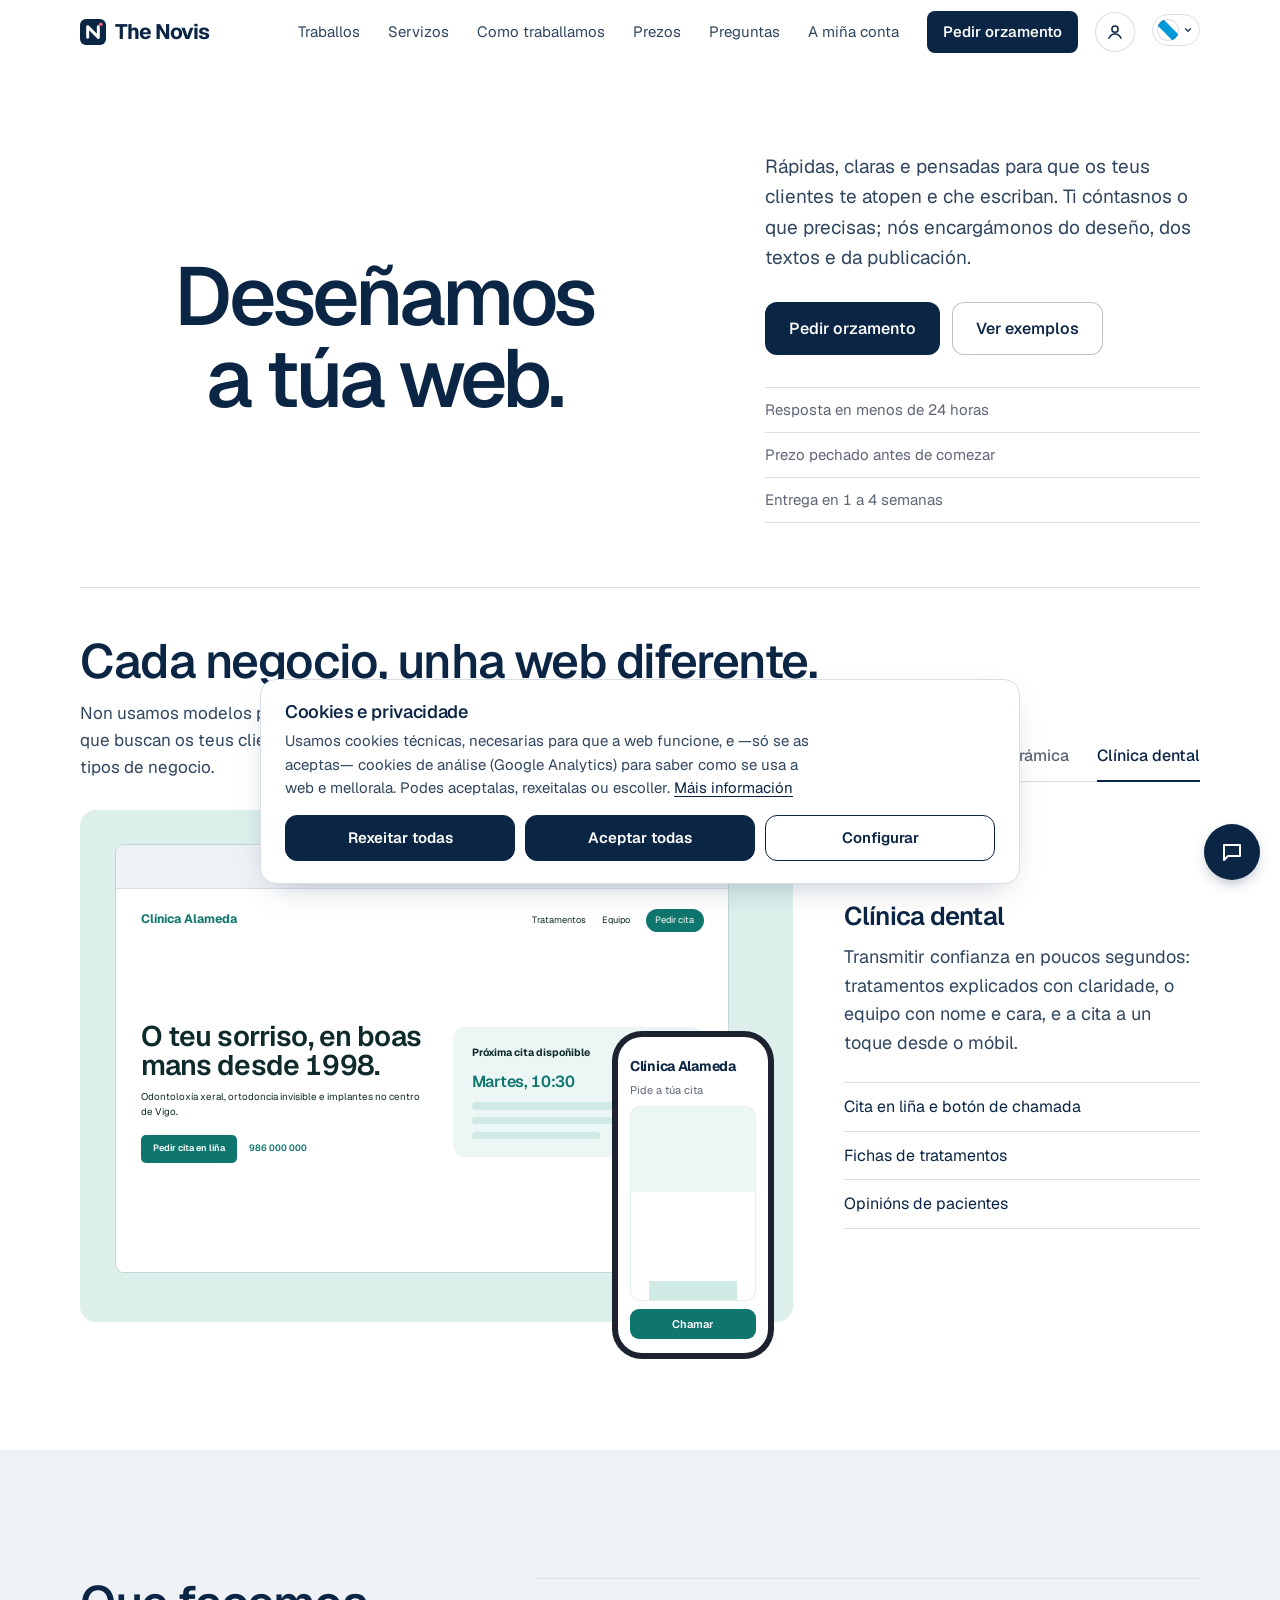
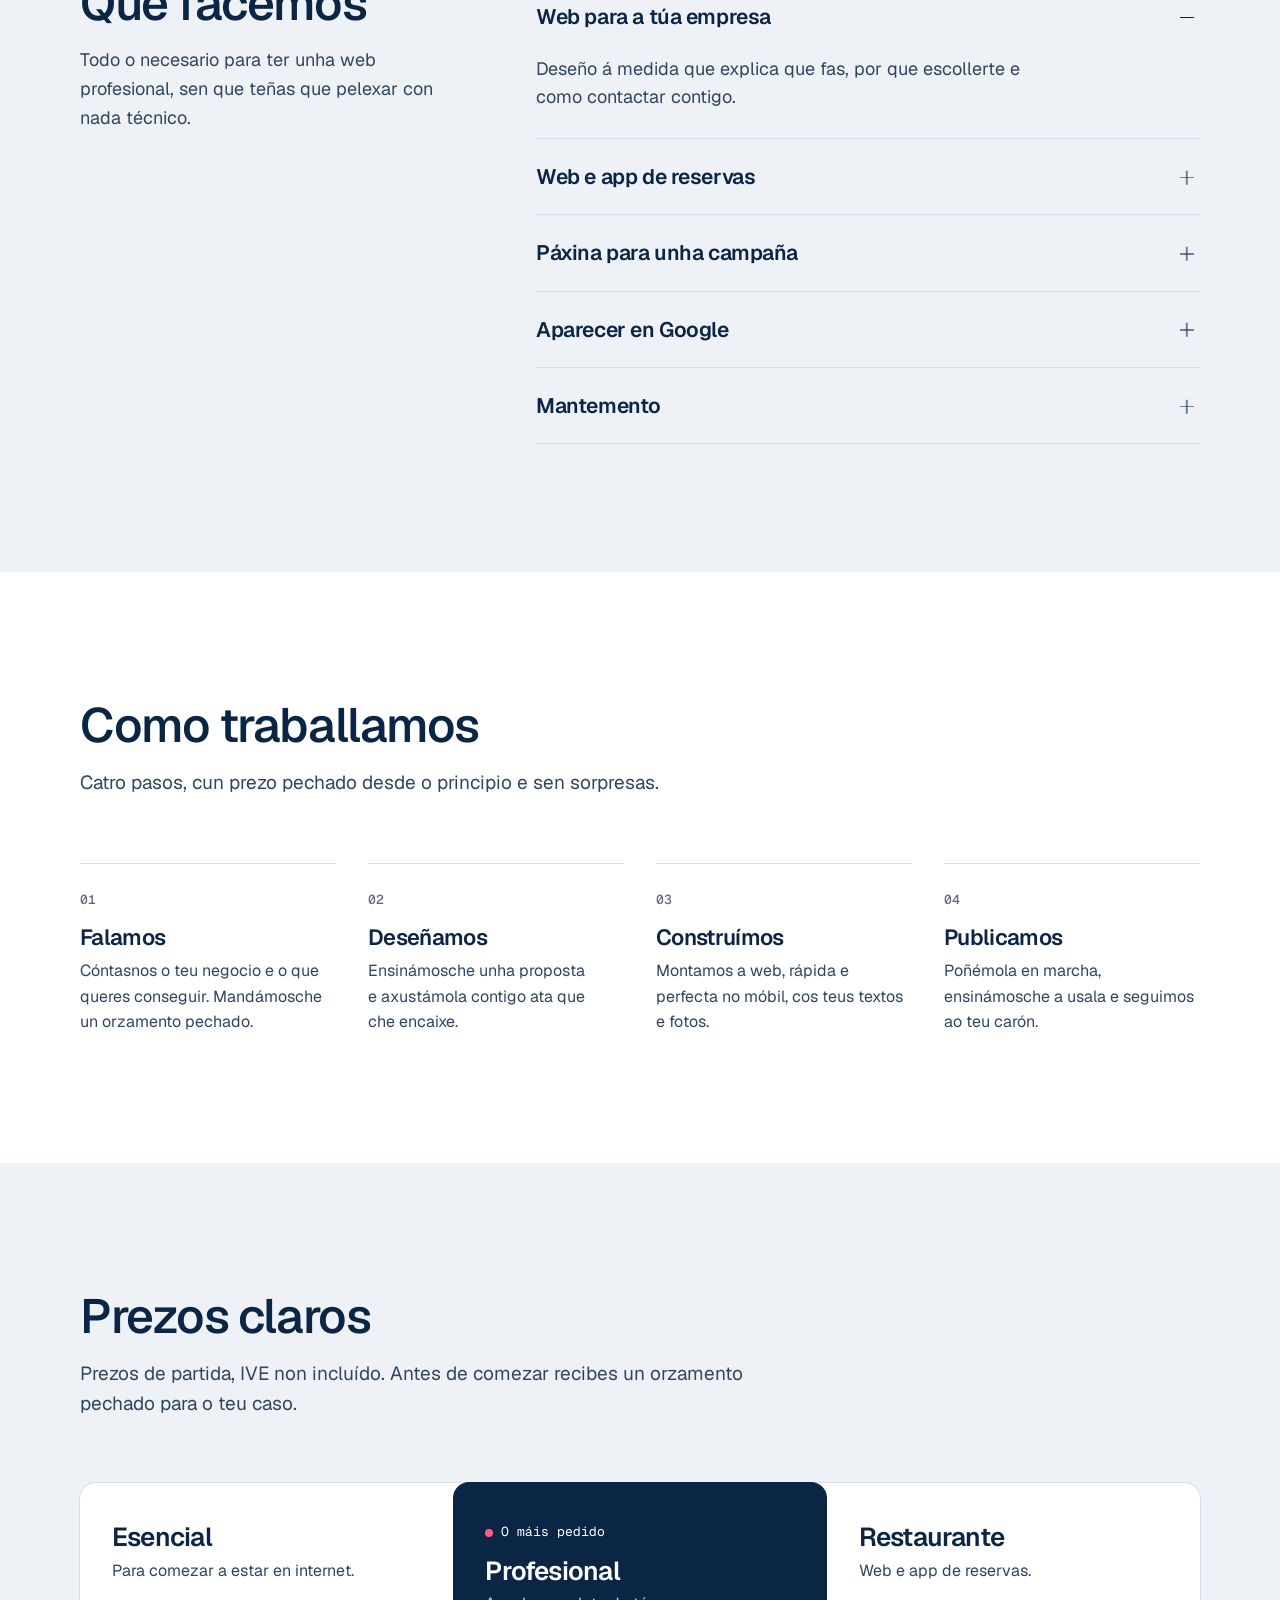
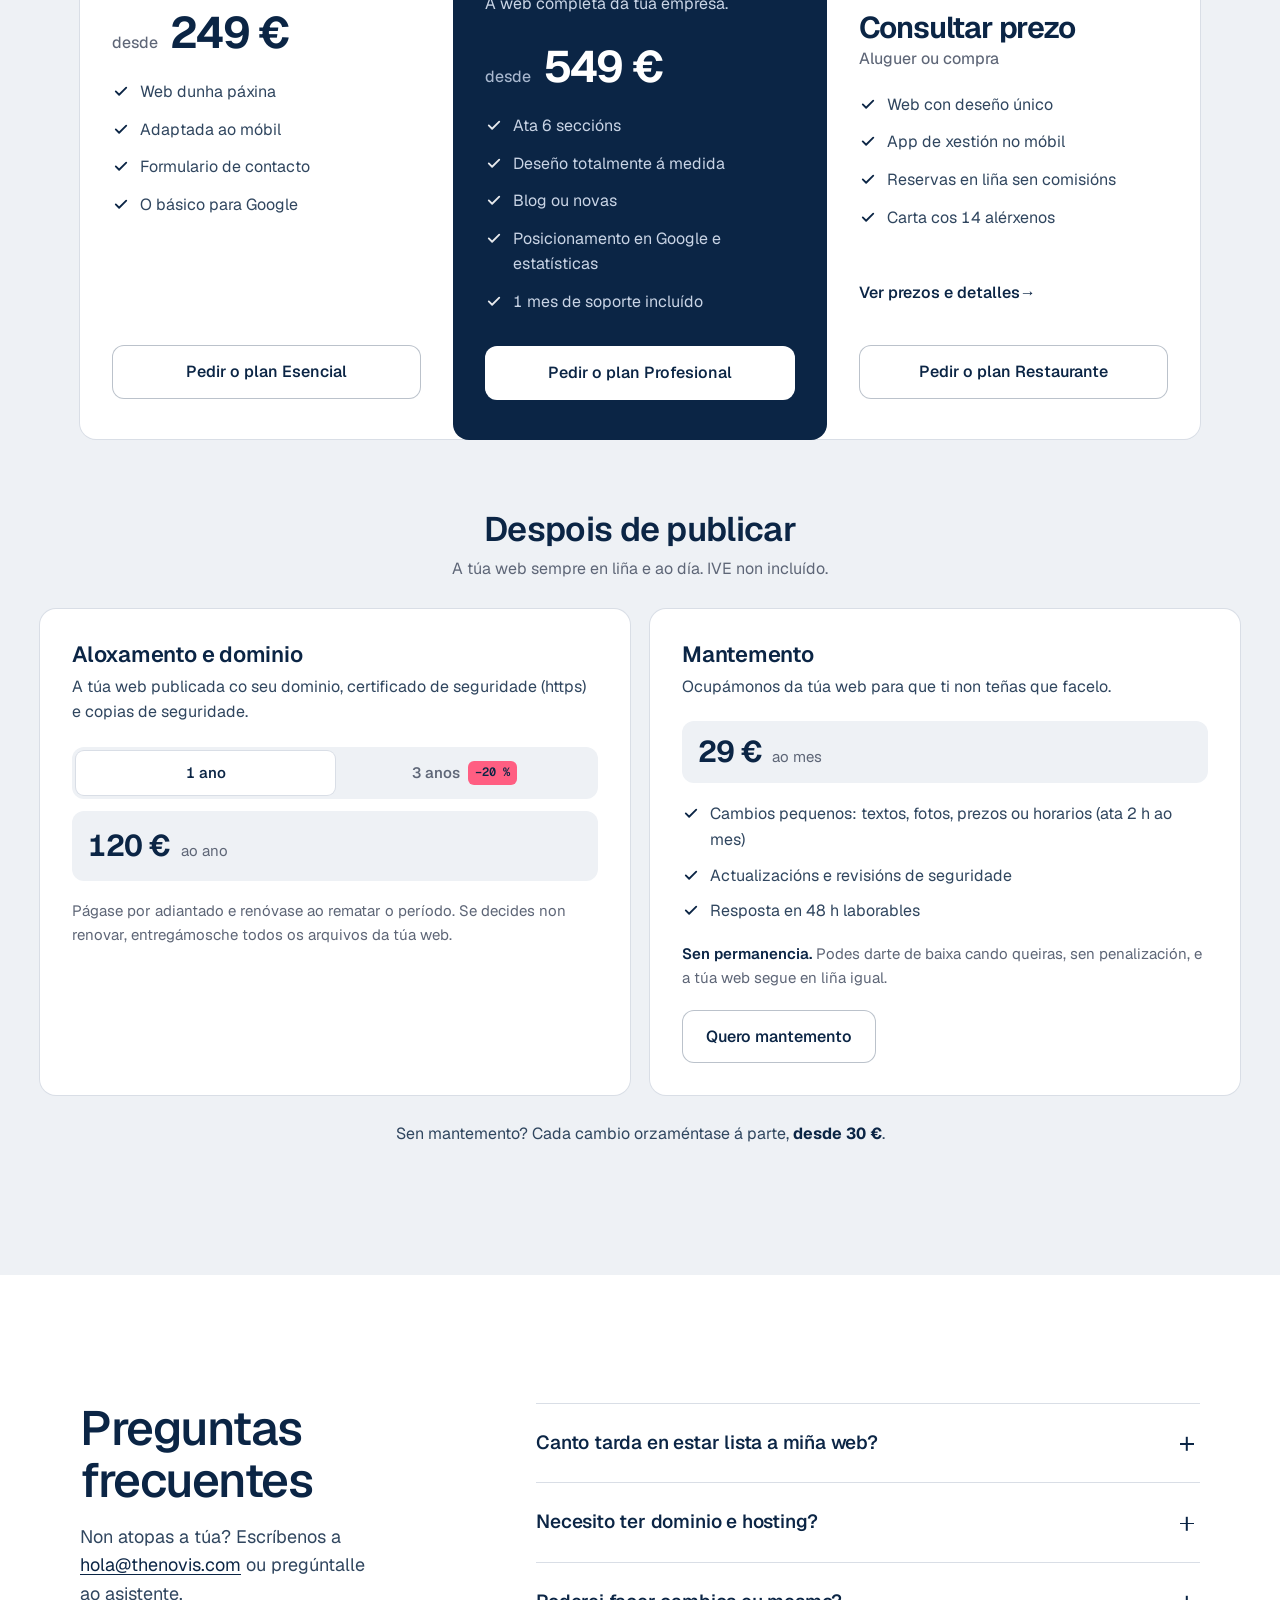
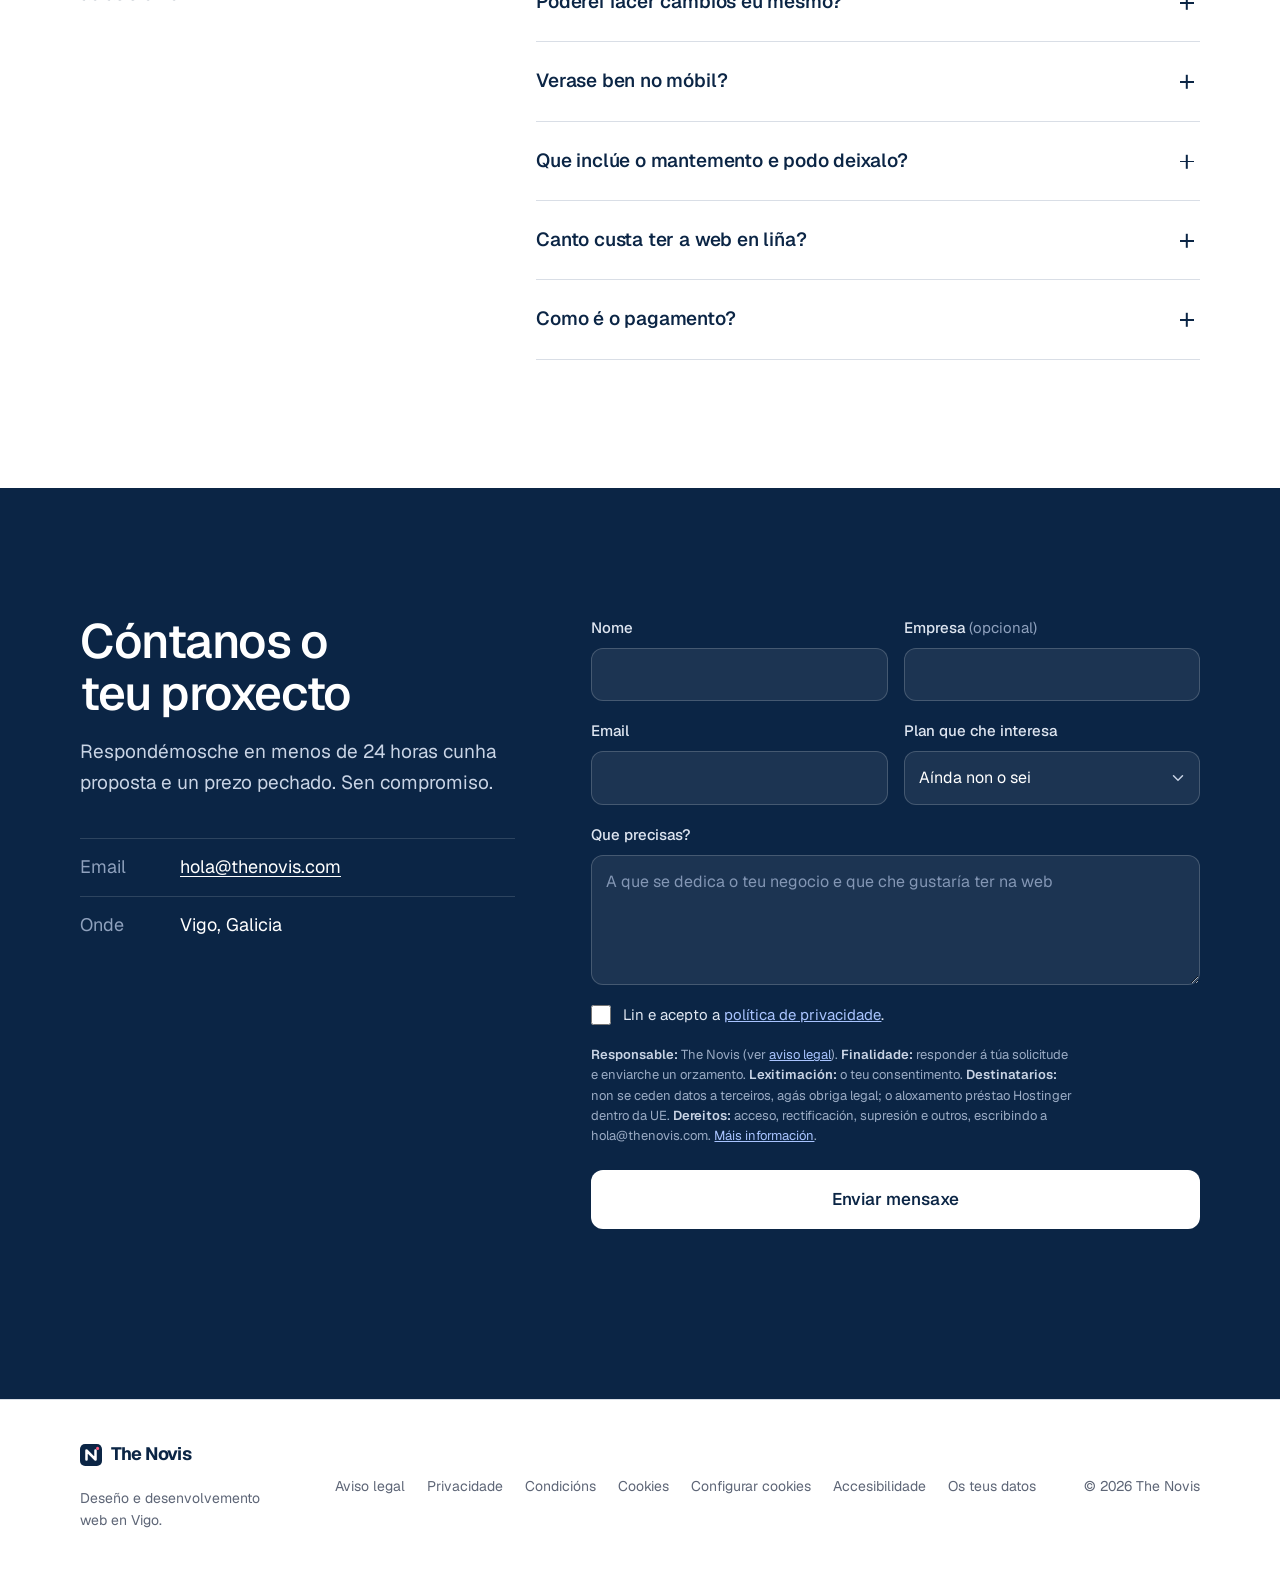
==== commit 32e2ab05: "Logo: texto «The Novis» junto al icono Co-Authored-By: Claude Opus 5.5 (1M context) <noreply@anthrop" ====
--- a/gl/index.html
+++ b/gl/index.html
@@ -36,7 +36,7 @@
 
   <header class="nav" id="nav">
     <div class="nav__inner">
-      <a href="#inicio" class="logo" aria-label="The Novis, inicio"><span class="logo__mark"></span>the novis</a>
+      <a href="#inicio" class="logo" aria-label="The Novis, inicio"><span class="logo__mark"></span>The Novis</a>
       <nav class="nav__links" id="menu" aria-label="Principal">
         <a href="#trabajos">Traballos</a>
         <a href="#servicios">Servizos</a>
@@ -502,7 +502,7 @@
   <footer class="footer">
     <div class="footer__inner">
       <div class="footer__brand">
-        <a href="#inicio" class="logo"><span class="logo__mark"></span>the novis</a>
+        <a href="#inicio" class="logo"><span class="logo__mark"></span>The Novis</a>
         <p>Deseño e desenvolvemento web en Vigo.</p>
       </div>
       <nav aria-label="Información legal">
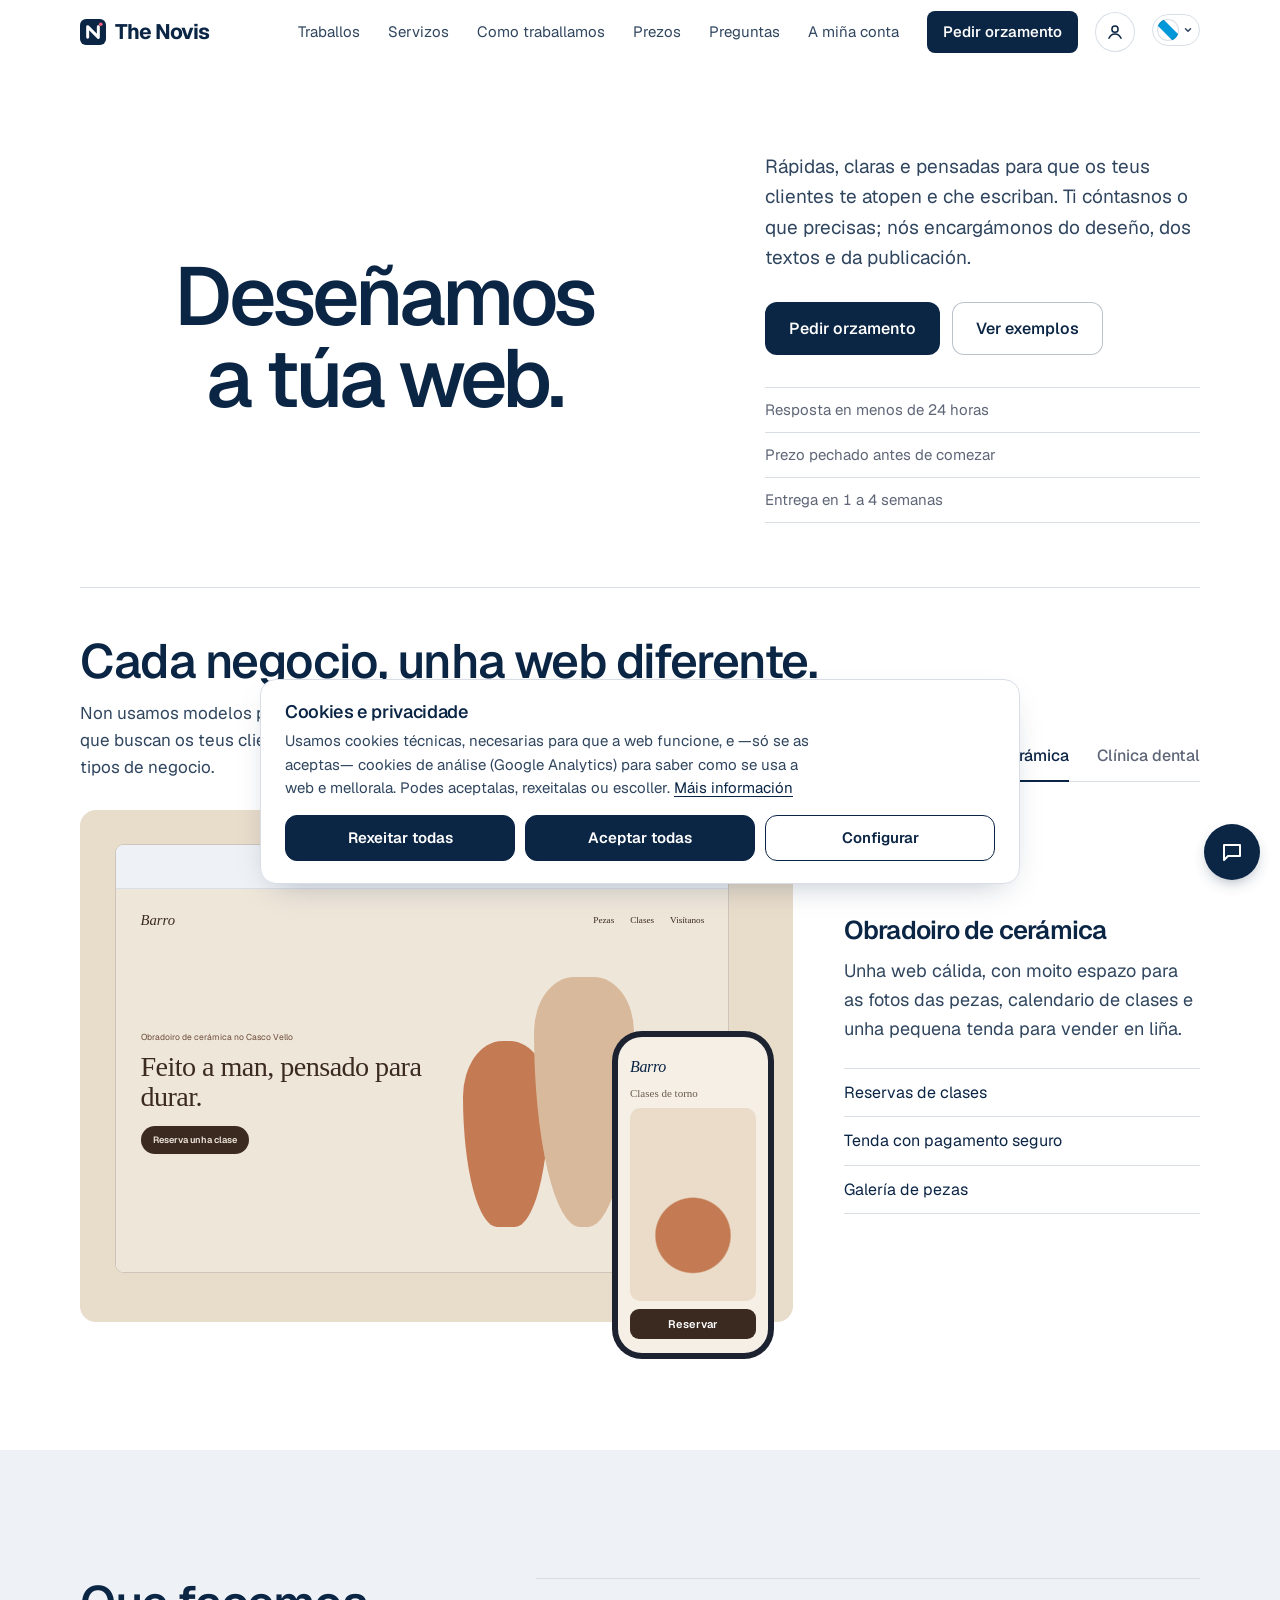
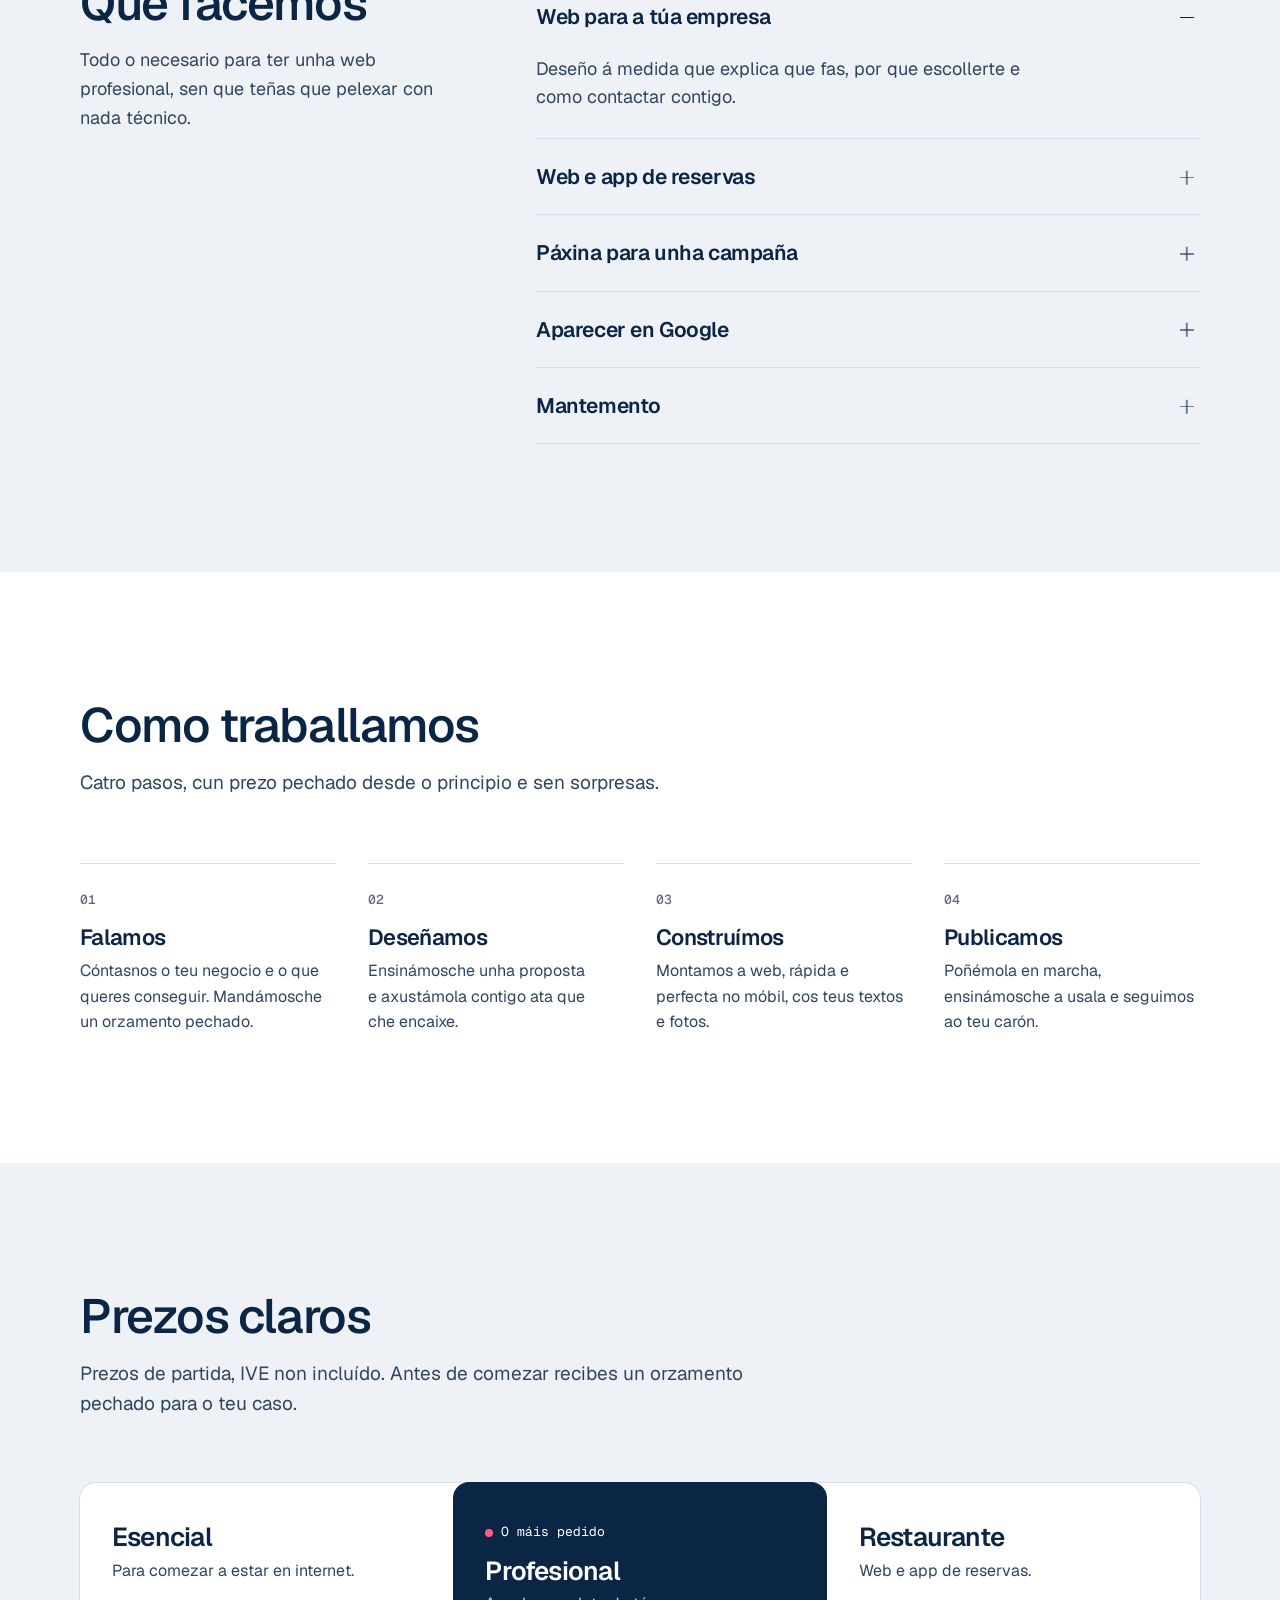
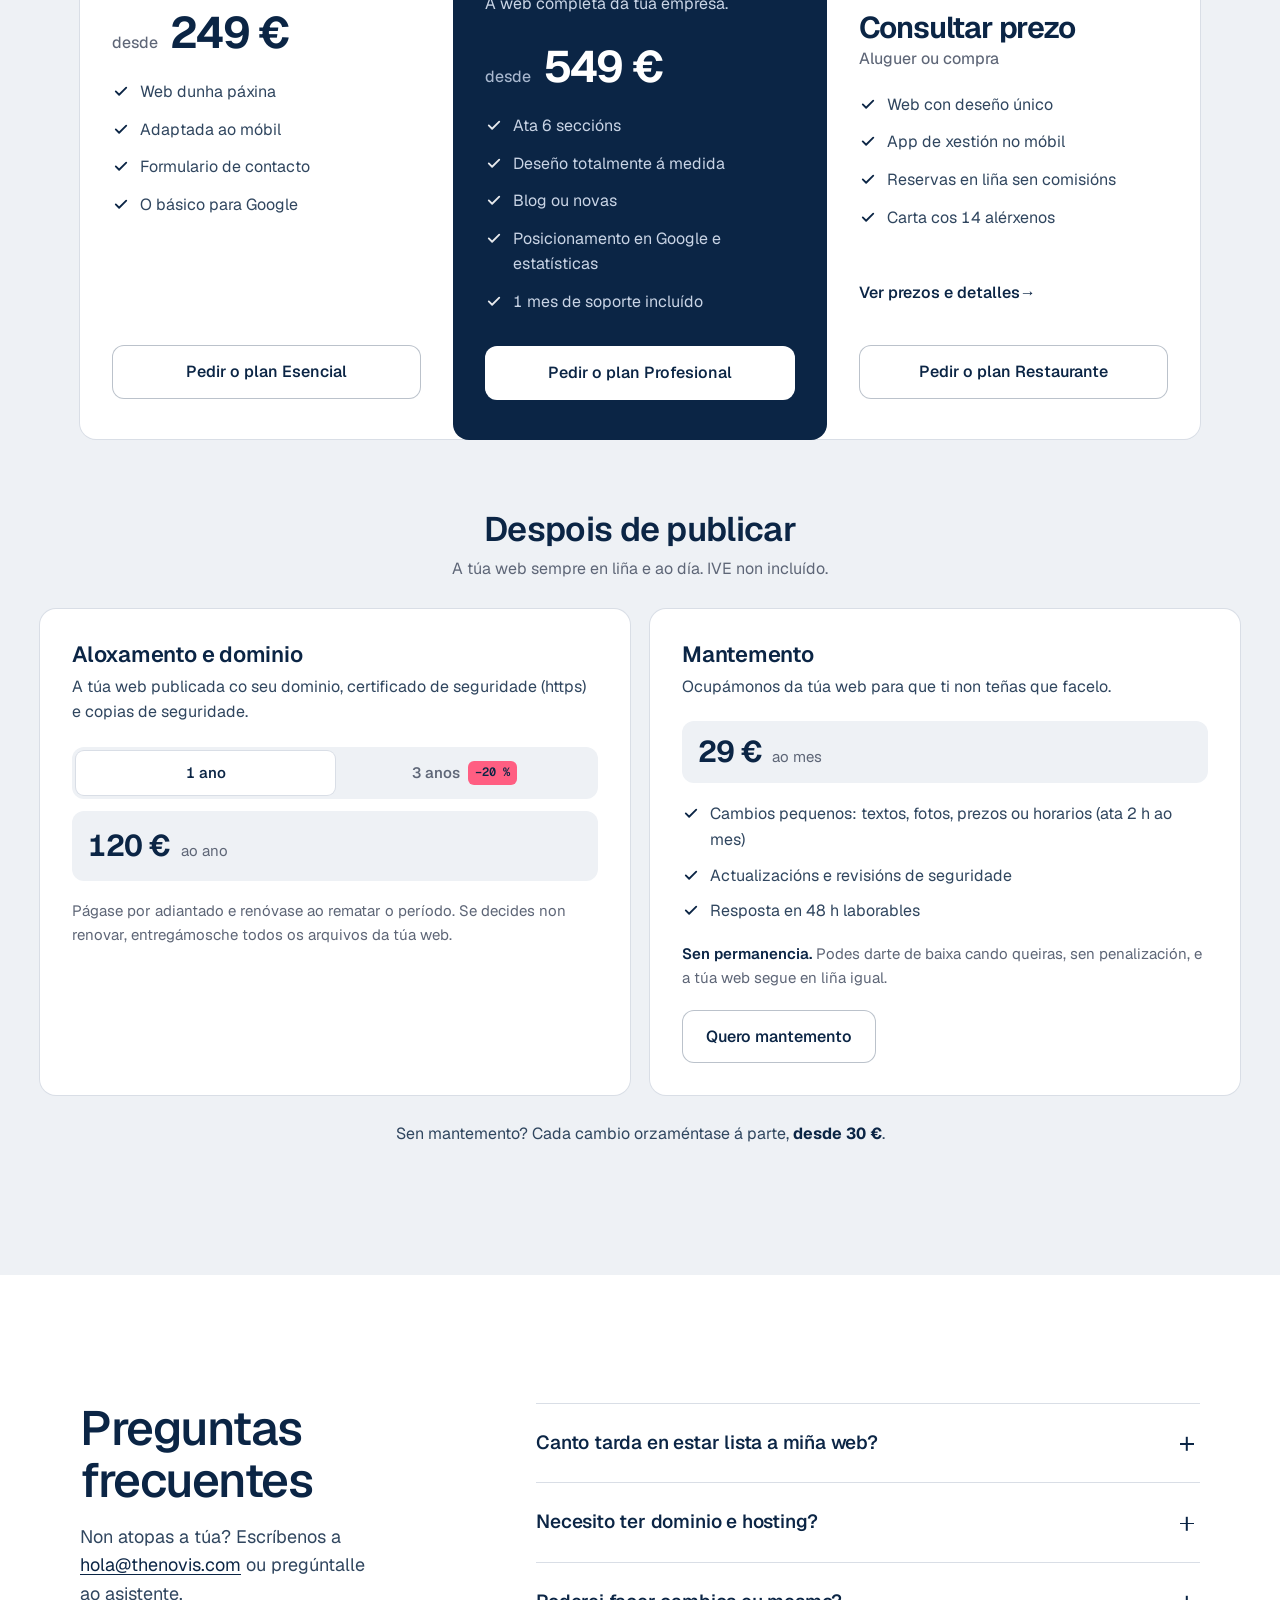
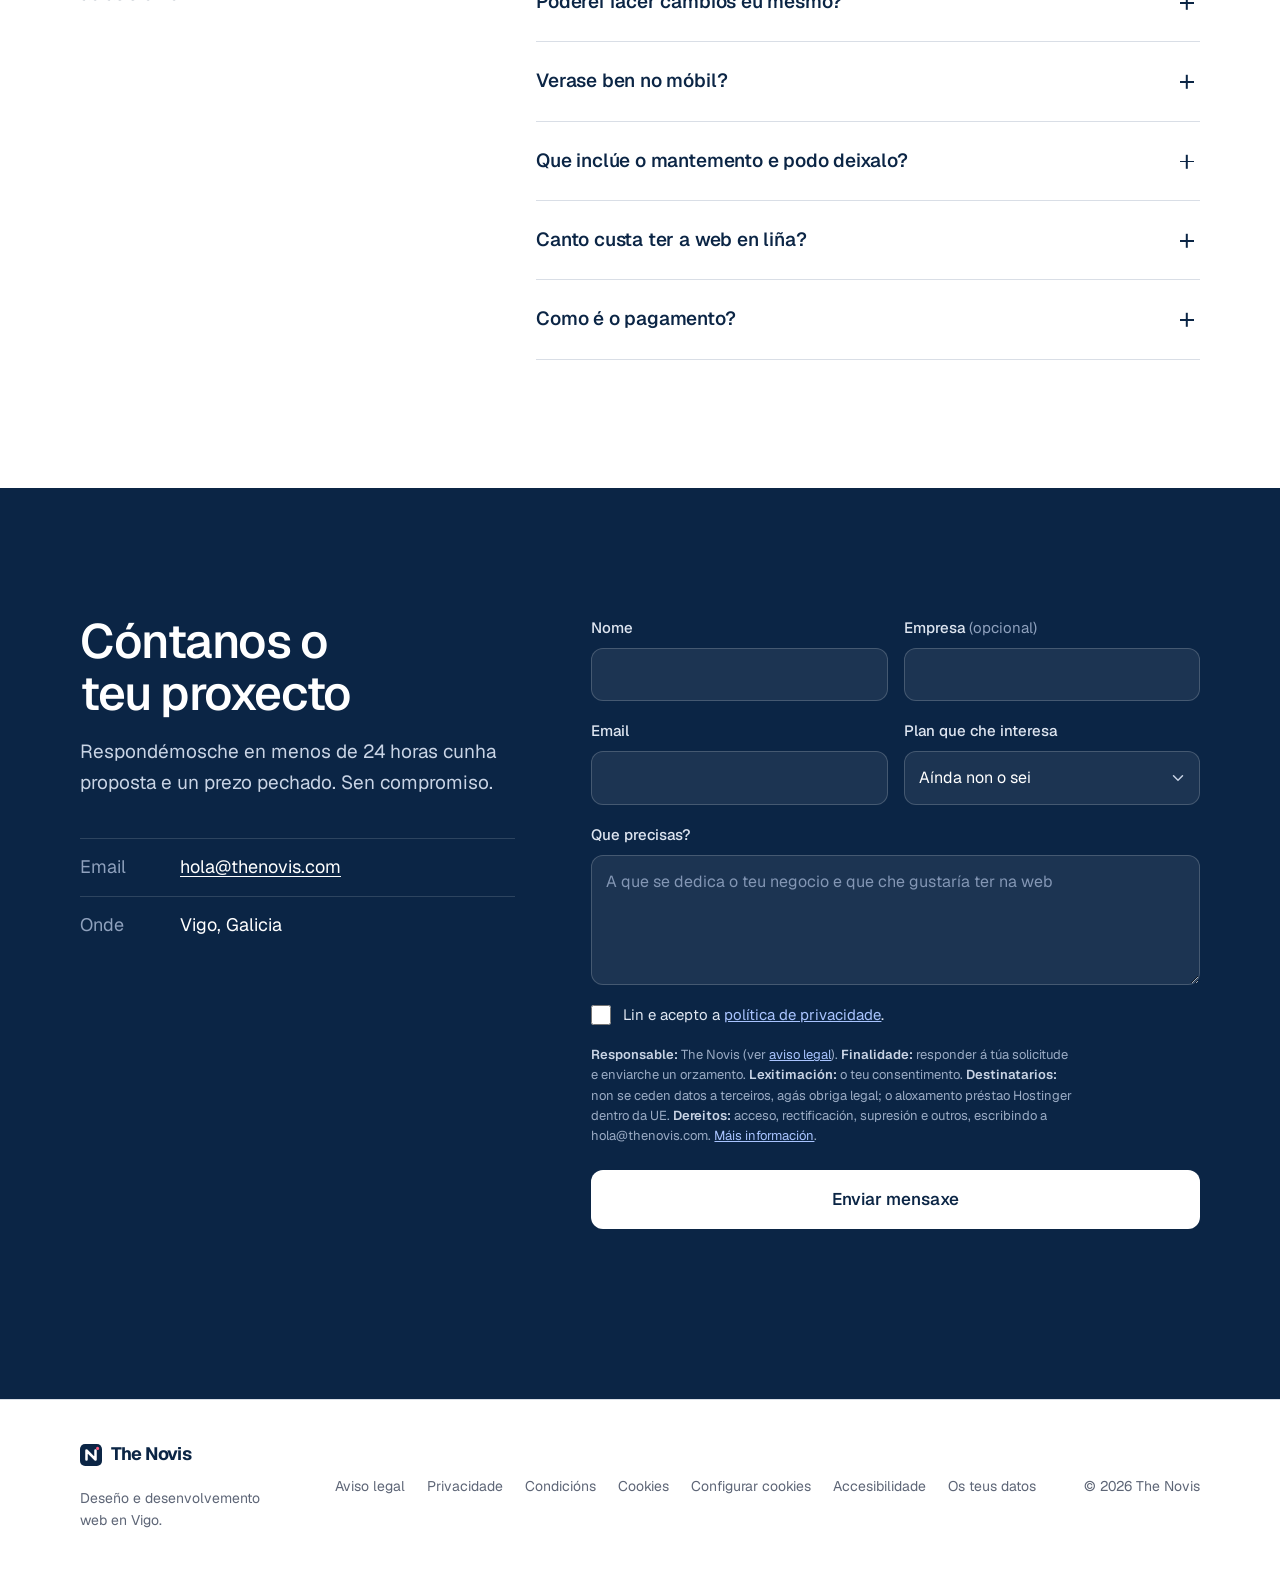
==== commit 8213129d: "Base de datos MySQL de Hostinger, asistente de instalación y panel con Planes y Ajustes - Asistente " ====
--- a/gl/index.html
+++ b/gl/index.html
@@ -29,7 +29,7 @@
   <meta name="twitter:image" content="https://thenovis.com/assets/og-image.png?v=10">
   <link rel="preload" href="/assets/fonts/geist-latin-wght-normal.woff2" as="font" type="font/woff2" crossorigin>
   <script type="application/ld+json">{"@context": "https://schema.org", "@graph": [{"@type": "ProfessionalService", "@id": "https://thenovis.com/#negocio", "name": "The Novis", "alternateName": ["TheNovis", "Novis", "The Novis deseño web"], "url": "https://thenovis.com/", "logo": "https://thenovis.com/assets/favicon-512.png?v=12", "image": "https://thenovis.com/assets/og-image.png?v=10", "description": "Diseño y desarrollo de páginas web para empresas: webs corporativas, tiendas online, landing pages, SEO y mantenimiento.", "email": "hola@thenovis.com", "priceRange": "€€", "address": {"@type": "PostalAddress", "addressLocality": "Vigo", "addressRegion": "Pontevedra", "addressCountry": "ES"}, "areaServed": [{"@type": "City", "name": "Vigo"}, {"@type": "AdministrativeArea", "name": "Galicia"}, {"@type": "Country", "name": "España"}], "knowsLanguage": ["es", "gl", "en"], "hasOfferCatalog": {"@type": "OfferCatalog", "name": "Planes de diseño web", "itemListElement": [{"@type": "Offer", "name": "Plan Esencial", "price": "249", "priceCurrency": "EUR", "description": "Web de una página adaptada a móvil"}, {"@type": "Offer", "name": "Plan Profesional", "price": "549", "priceCurrency": "EUR", "description": "Web corporativa a medida de hasta 6 secciones"}, {"@type": "Offer", "name": "Plan Restaurante", "price": "29", "priceCurrency": "EUR", "description": "Web e app de reservas para restaurantes: aluguer desde 29 € ao mes máis alta, ou compra por 1.200 €"}, {"@type": "Offer", "name": "Alojamiento y dominio", "price": "120", "priceCurrency": "EUR", "description": "Alojamiento, dominio, https y copias de seguridad (anual; 288 € por 3 años)"}, {"@type": "Offer", "name": "Mantenimiento web", "price": "29", "priceCurrency": "EUR", "description": "Cambios pequeños, actualizaciones y seguridad, mensual y sin permanencia"}]}}, {"@type": "WebSite", "@id": "https://thenovis.com/#web", "url": "https://thenovis.com/gl/", "name": "The Novis", "alternateName": "TheNovis", "inLanguage": "gl", "publisher": {"@id": "https://thenovis.com/#negocio"}}, {"@type": "FAQPage", "mainEntity": [{"@type": "Question", "name": "Canto tarda en estar lista a miña web?", "acceptedAnswer": {"@type": "Answer", "text": "Unha web sinxela adoita estar lista nunha semana. Proxectos máis grandes, entre dúas e catro semanas."}}, {"@type": "Question", "name": "Necesito ter dominio e hosting?", "acceptedAnswer": {"@type": "Answer", "text": "Non te preocupes. Se non o tes, axudámosche a contratalo e deixámolo todo configurado."}}, {"@type": "Question", "name": "Poderei facer cambios eu mesmo?", "acceptedAnswer": {"@type": "Answer", "text": "Si. Explicámosche como facer os cambios básicos e, se o prefires, facémolos nós co plan de mantemento."}}, {"@type": "Question", "name": "Verase ben no móbil?", "acceptedAnswer": {"@type": "Answer", "text": "Sempre. Todas as nosas webs se deseñan pensando primeiro no móbil."}}, {"@type": "Question", "name": "Que inclúe o mantemento e podo deixalo?", "acceptedAnswer": {"@type": "Answer", "text": "Por 29 € ao mes facemos os cambios pequenos que precises (ata 2 horas ao mes), as actualizacións e as revisións de seguridade. Non ten permanencia: dáste de baixa cando queiras e a túa web segue en liña. Sen mantemento, cada cambio orzaméntase á parte desde 30 €."}}, {"@type": "Question", "name": "Canto custa ter a web en liña?", "acceptedAnswer": {"@type": "Answer", "text": "O aloxamento e o dominio custan 120 € ao ano, ou 288 € se contratas 3 anos (un 20 % menos). Inclúe o certificado de seguridade e copias de seguridade."}}, {"@type": "Question", "name": "Como é o pagamento?", "acceptedAnswer": {"@type": "Answer", "text": "50 % ao aprobar o deseño e 50 % ao publicar a web. Sen sorpresas."}}]}]}</script>
-  <link rel="stylesheet" href="/css/styles.css?v=31">
+  <link rel="stylesheet" href="/css/styles.css?v=32">
 </head>
 <body>
   <a href="#contenido" class="skip">Ir ao contido</a>
--- a/css/styles.css
+++ b/css/styles.css
@@ -982,3 +982,6 @@
 .footer nav .foot-link:hover { color: var(--text); }
 .link-inline { background: none; border: 0; padding: 0; font: inherit; color: var(--blue); text-decoration: underline; text-underline-offset: 3px; cursor: pointer; }
 .modal__x:focus-visible, .chat__fab:focus-visible, .acct:focus-visible { border-radius: 50%; }
+
+/* Etiqueta («El más pedido»…) en una tarjeta que no es la destacada */
+.plan:not(.plan--featured) .plan__tag { color: var(--ink); }
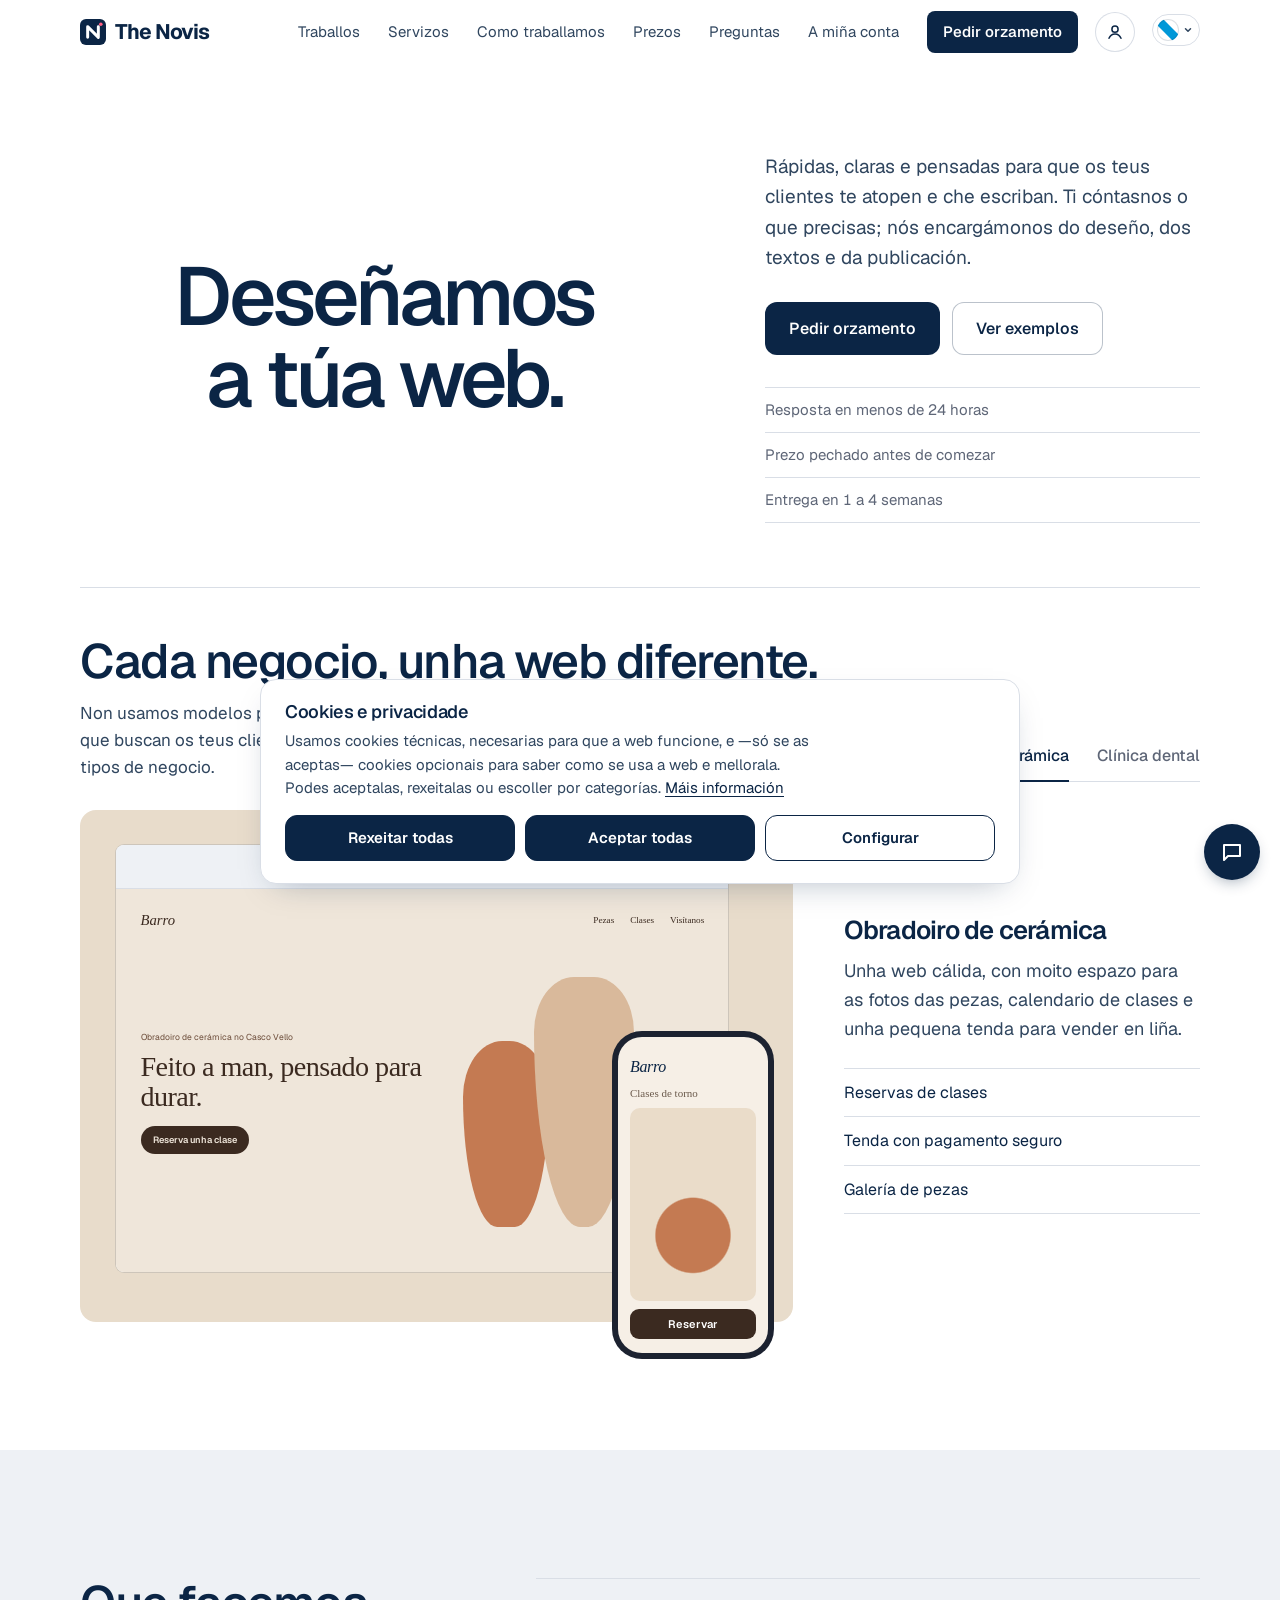
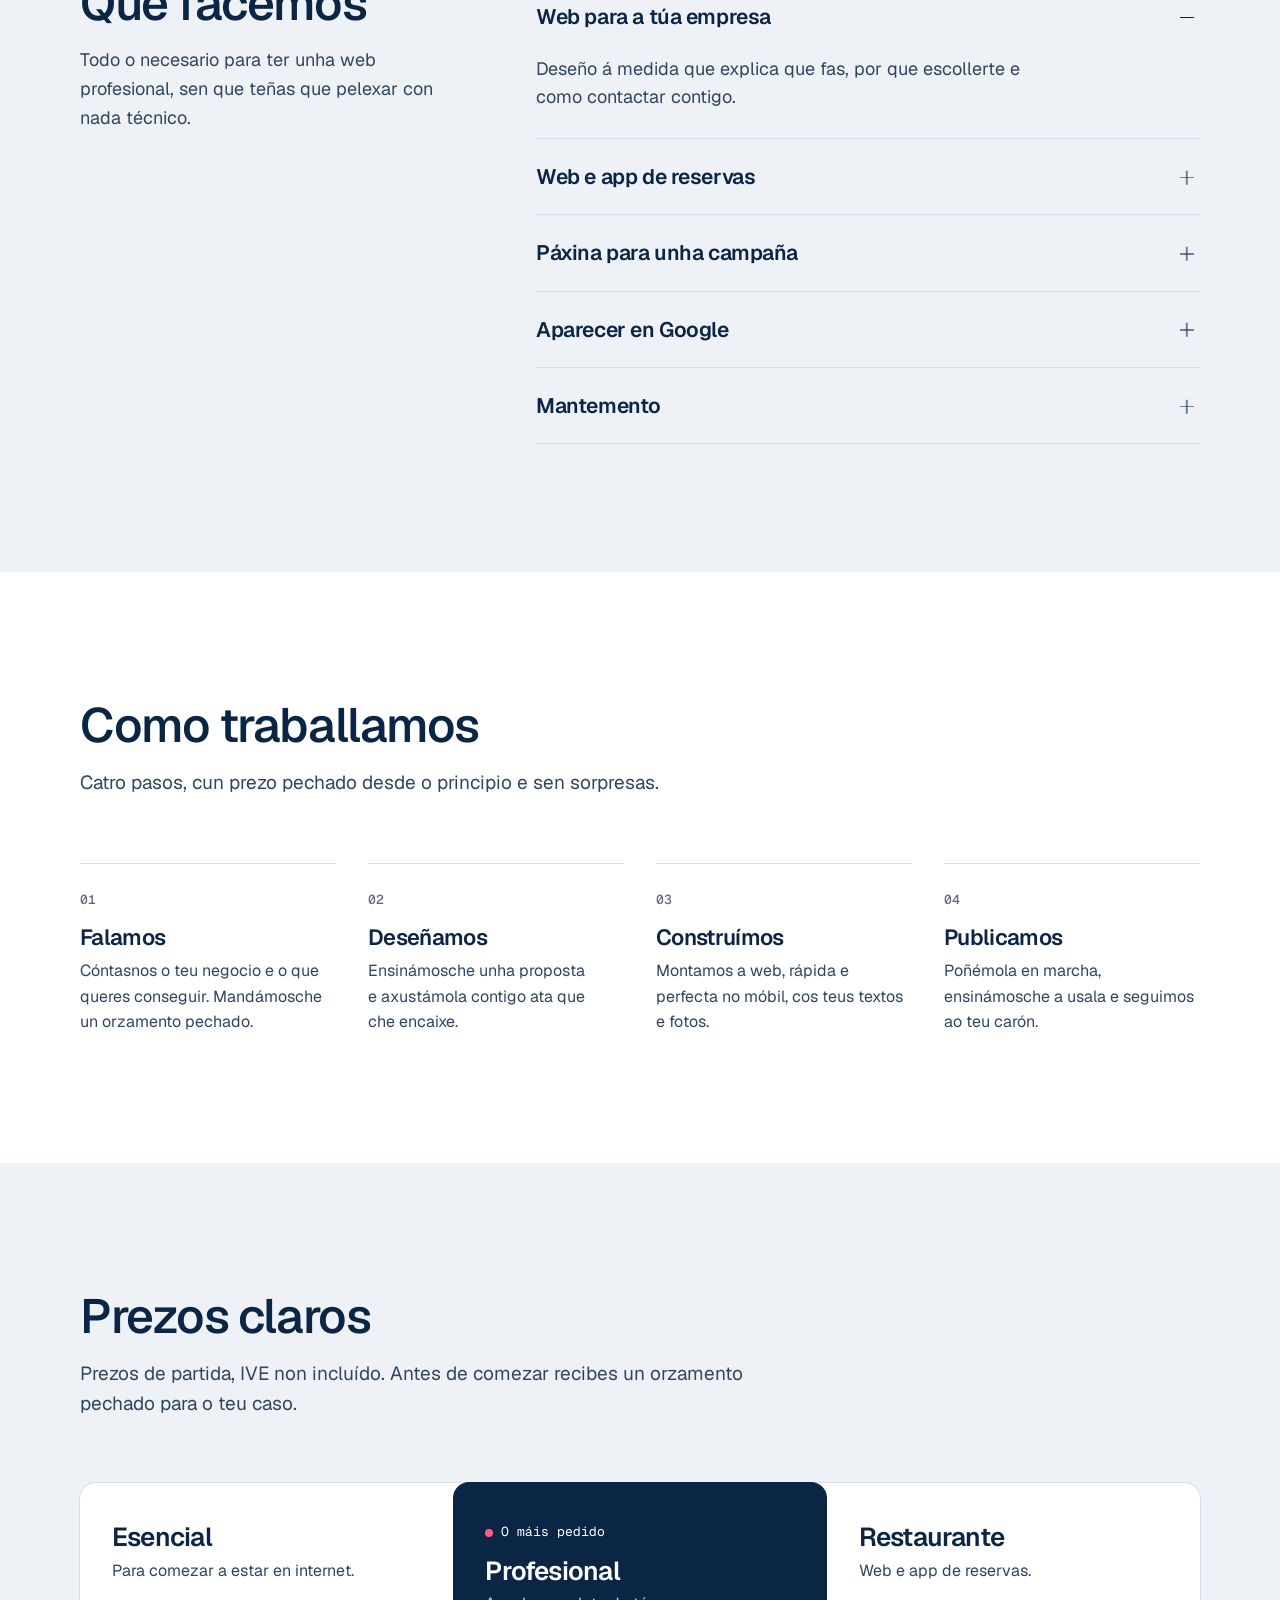
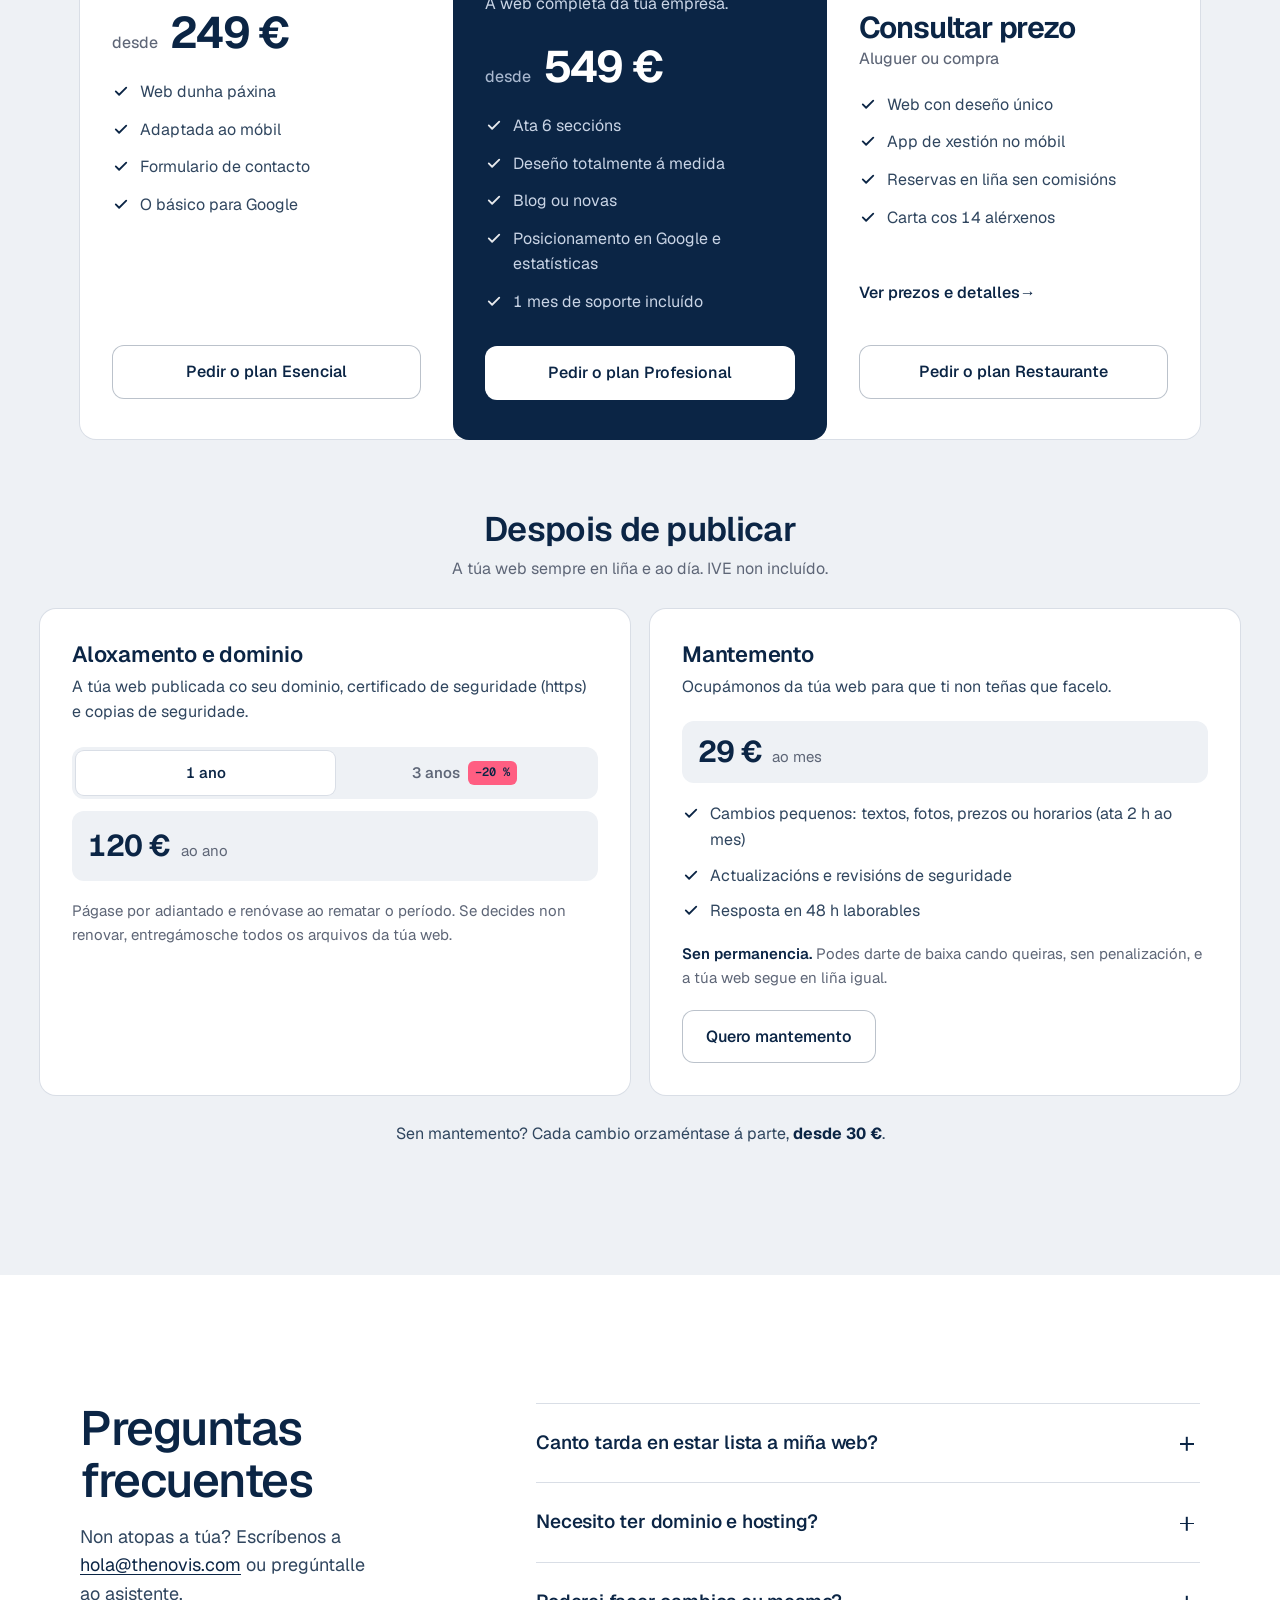
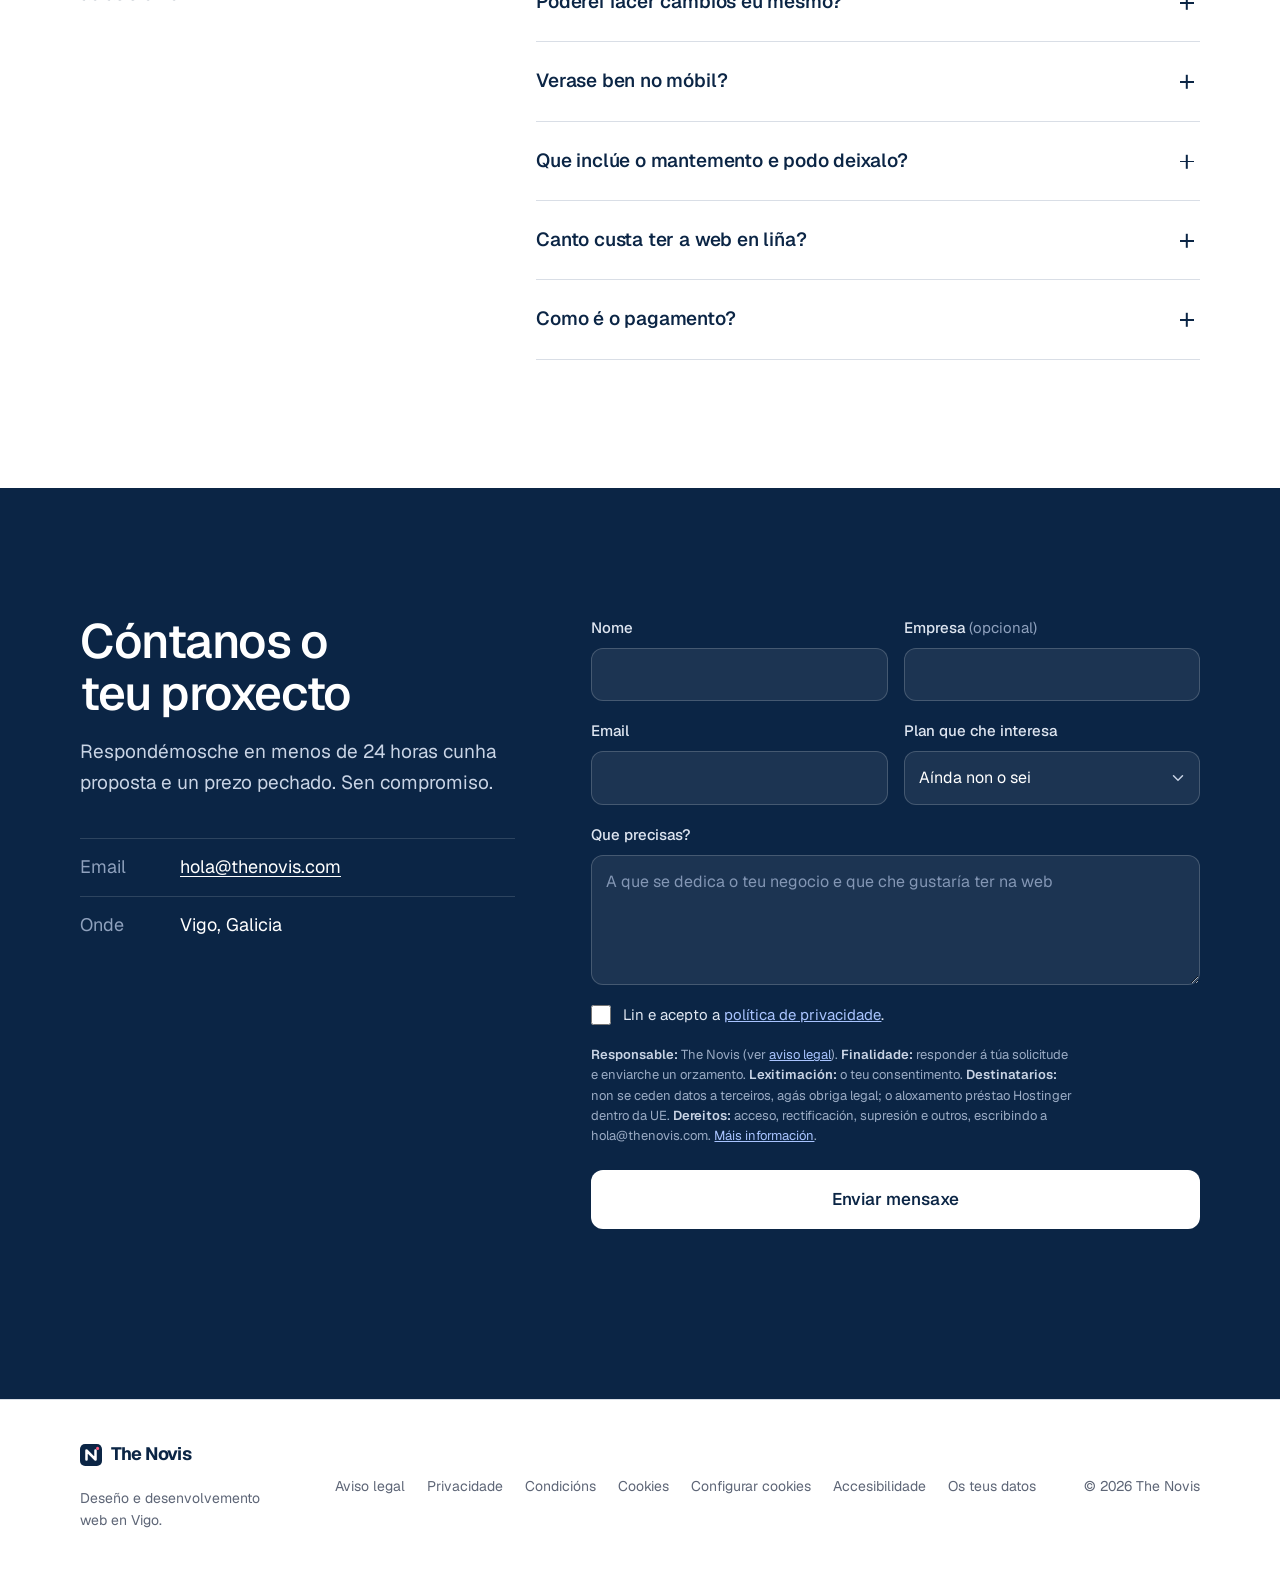
==== commit fea2455c: "Legal: políticas RGPD/LSSI, cookies por categorías, perfil y publicidad solo con permiso, panel Lega" ====
--- a/gl/index.html
+++ b/gl/index.html
@@ -445,7 +445,8 @@
           <p>Respondémosche en menos de 24 horas cunha proposta e un prezo pechado. Sen compromiso.</p>
           <dl class="contact__info">
             <div><dt>Email</dt><dd><a href="mailto:hola@thenovis.com">hola@thenovis.com</a></dd></div>
-            <div><dt>Onde</dt><dd>Vigo, Galicia</dd></div>
+            <!--d:tel-contacto--><!--/d-->
+            <div><dt>Onde</dt><dd><!--d:localidad-->Vigo, Galicia<!--/d--></dd></div>
           </dl>
         </div>
 
@@ -521,6 +522,6 @@
   <script src="/js/main.js?v=17" defer></script>
   <script src="/js/modal.js?v=1" defer></script>
   <script src="/js/chat.js?v=11" defer></script>
-  <script src="/js/consent.js?v=3" defer></script>
+  <script src="/js/consent.js?v=4" defer></script>
 </body>
 </html>
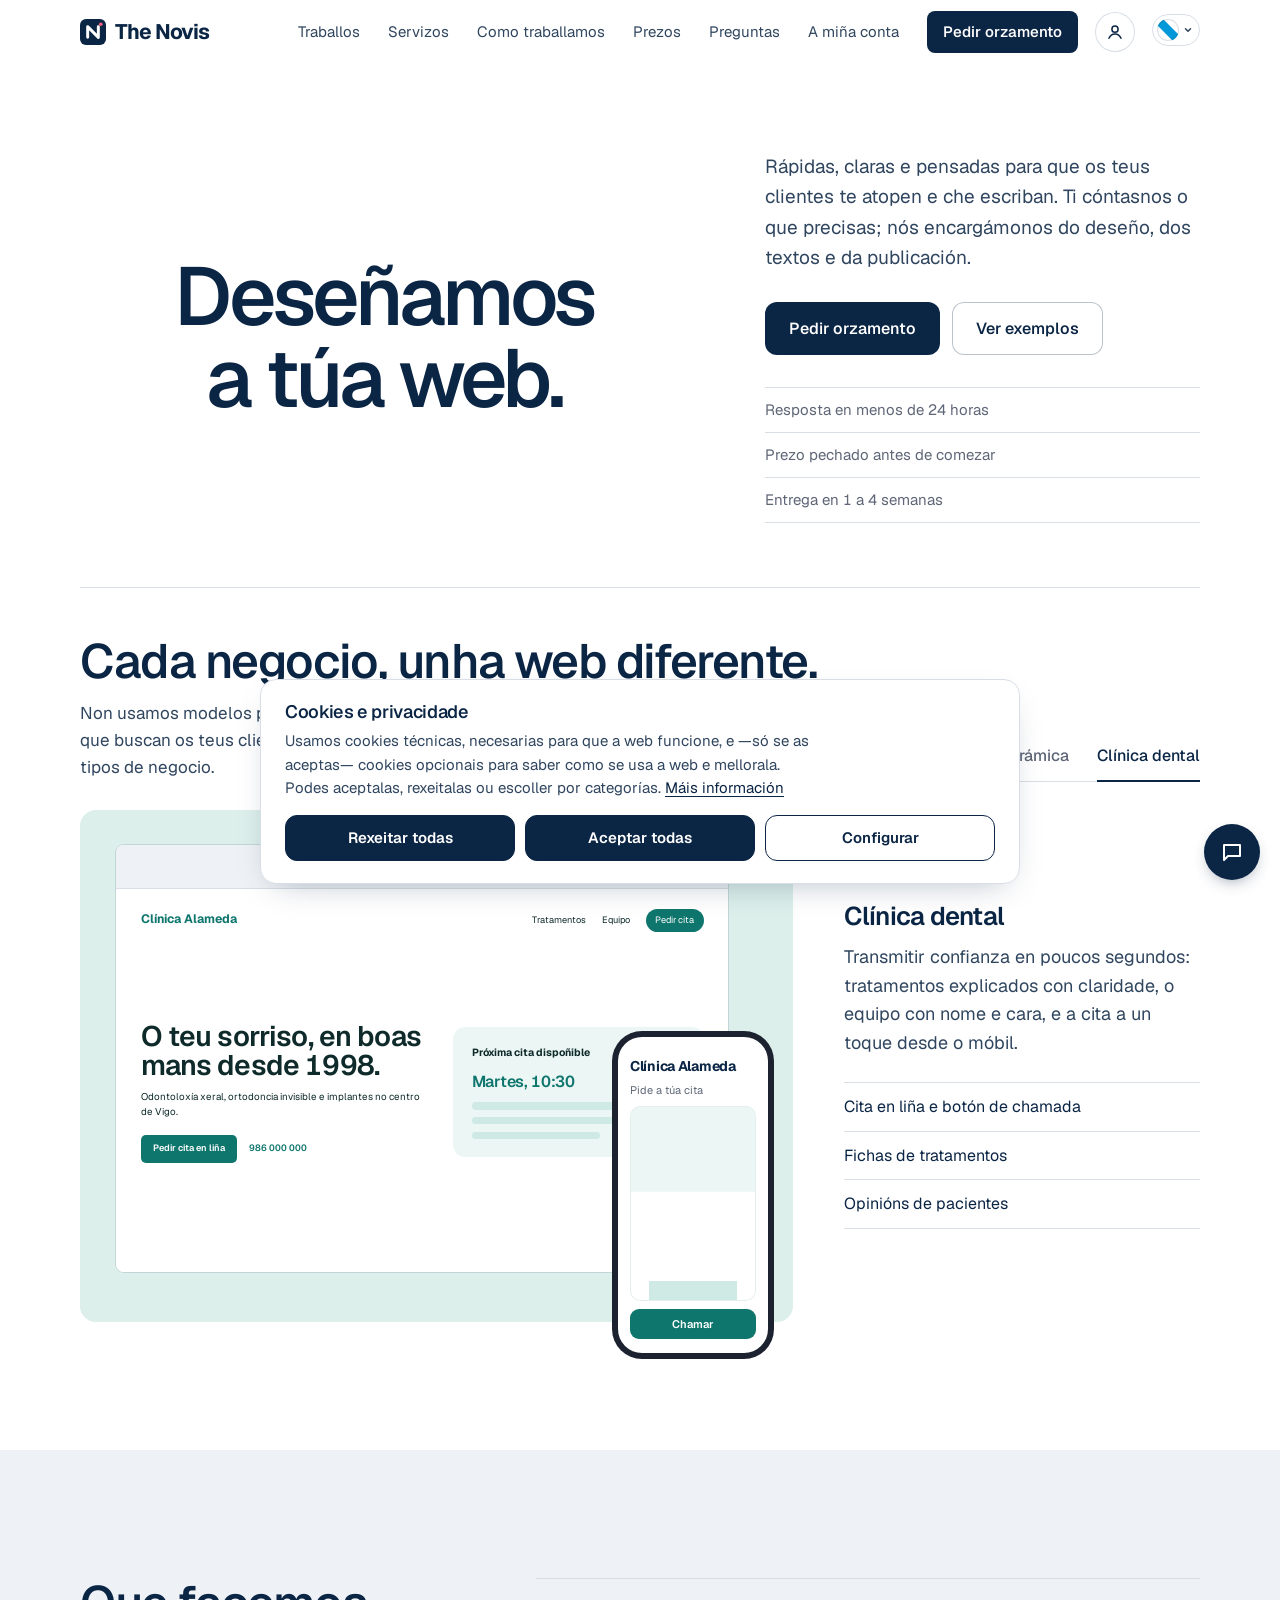
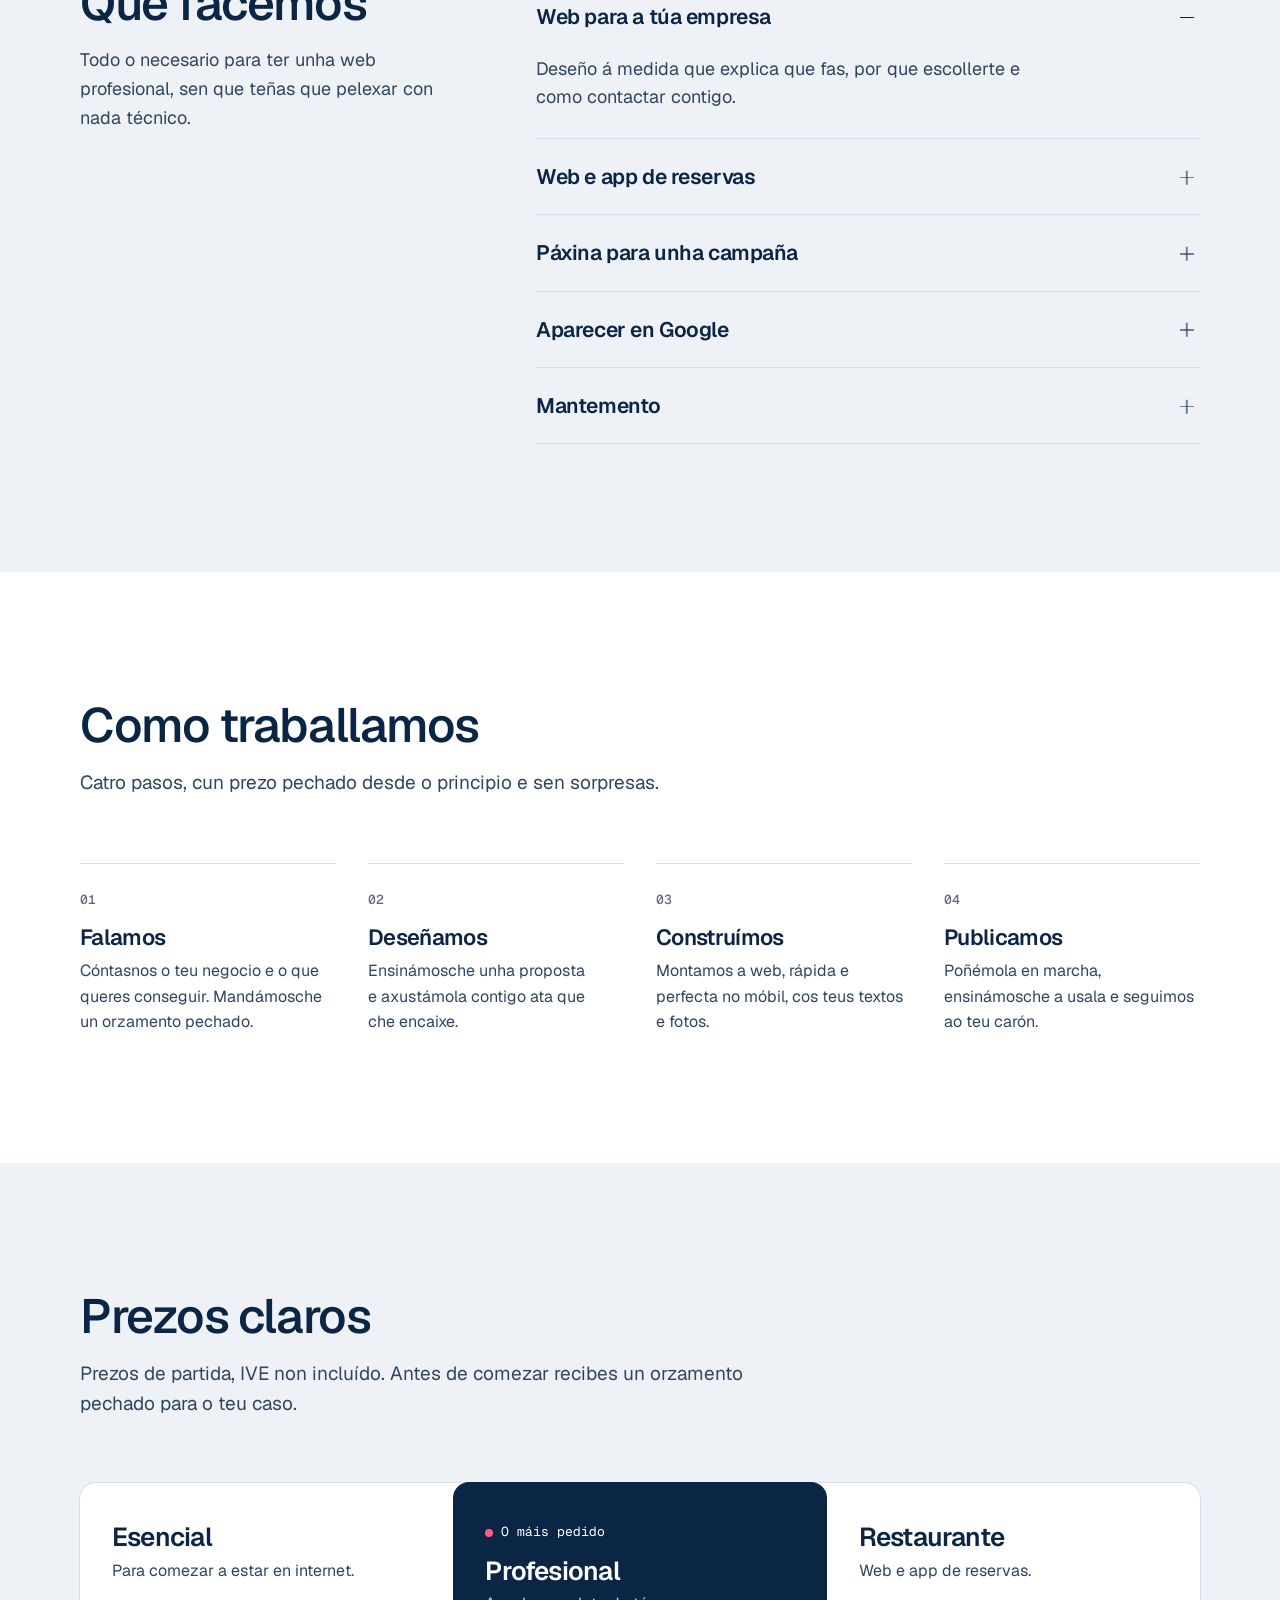
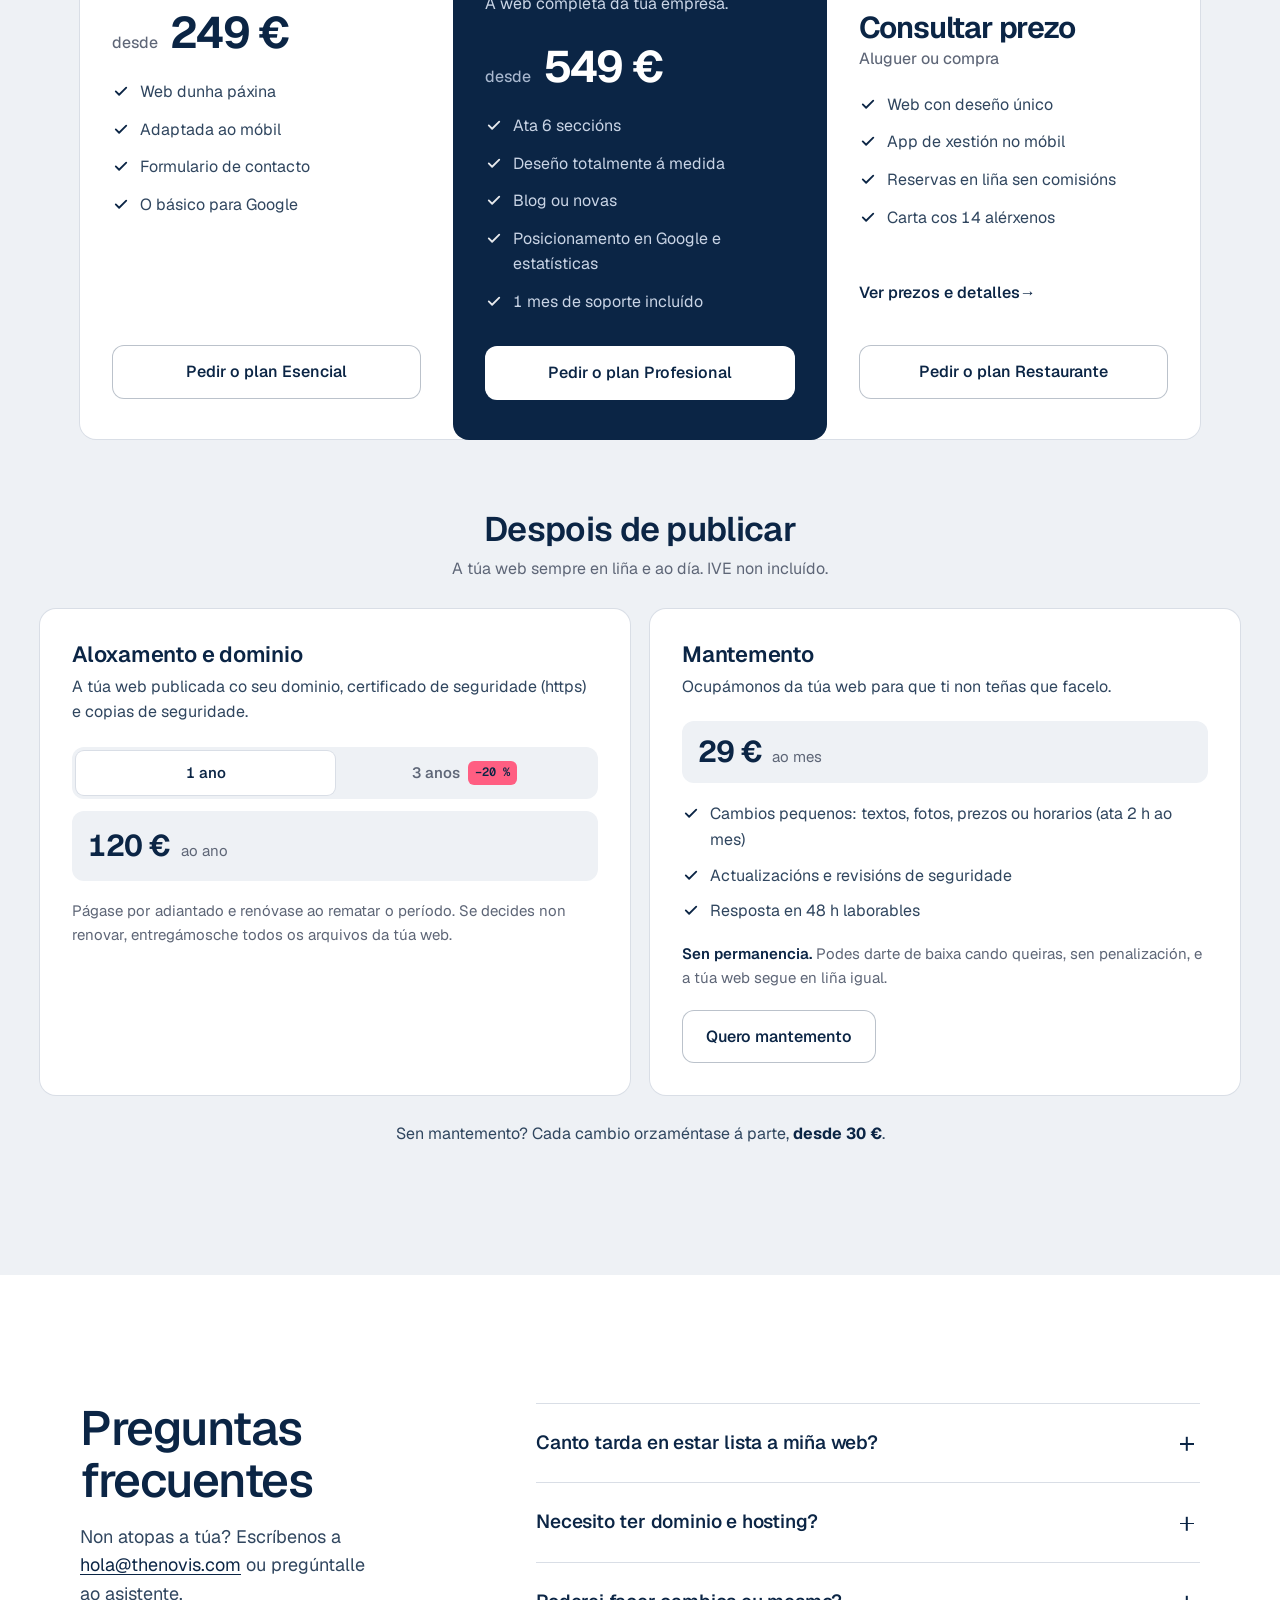
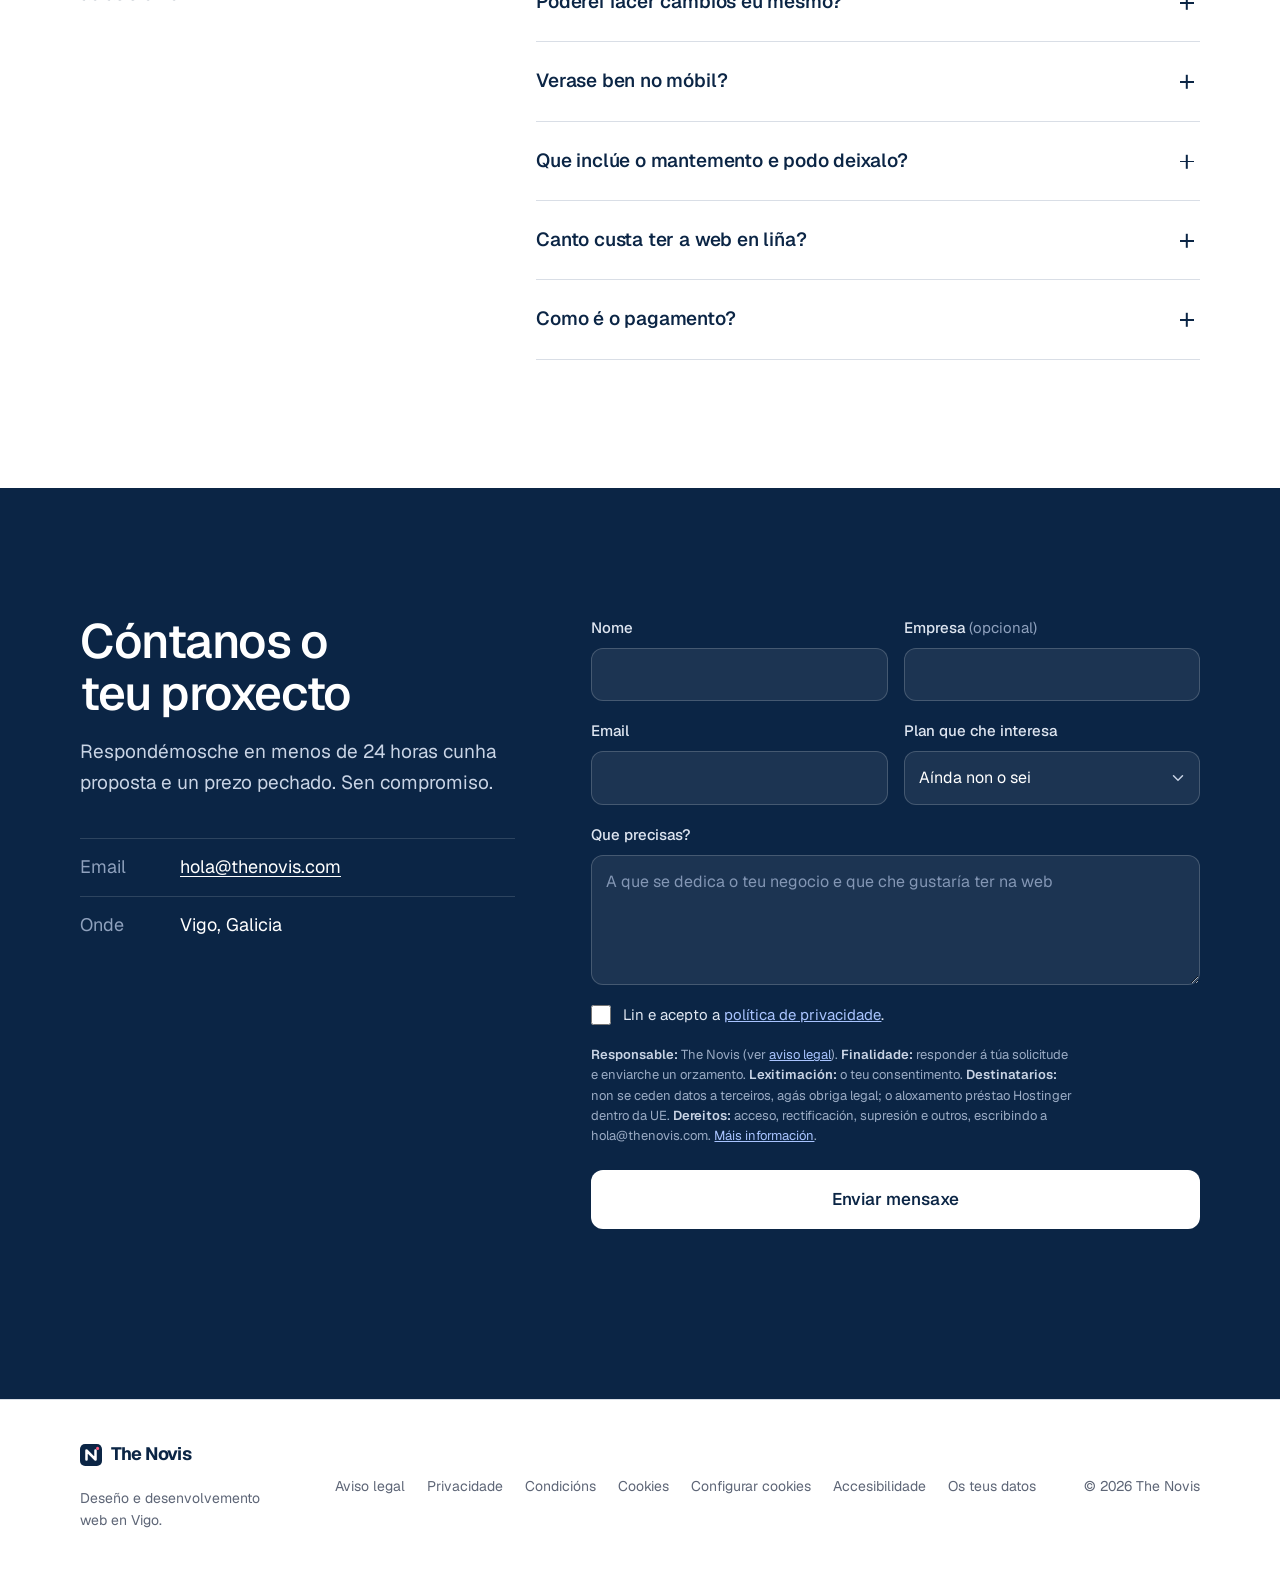
==== commit 49a36ee3: "Merge pull request #4 from thenovisX/claude/project-thread-n43ubp Ajustes: datos del negocio (titula" ====
--- a/gl/index.html
+++ b/gl/index.html
@@ -522,6 +522,6 @@
   <script src="/js/main.js?v=17" defer></script>
   <script src="/js/modal.js?v=1" defer></script>
   <script src="/js/chat.js?v=11" defer></script>
-  <script src="/js/consent.js?v=4" defer></script>
+  <script src="/js/consent.js?v=3" defer></script>
 </body>
 </html>
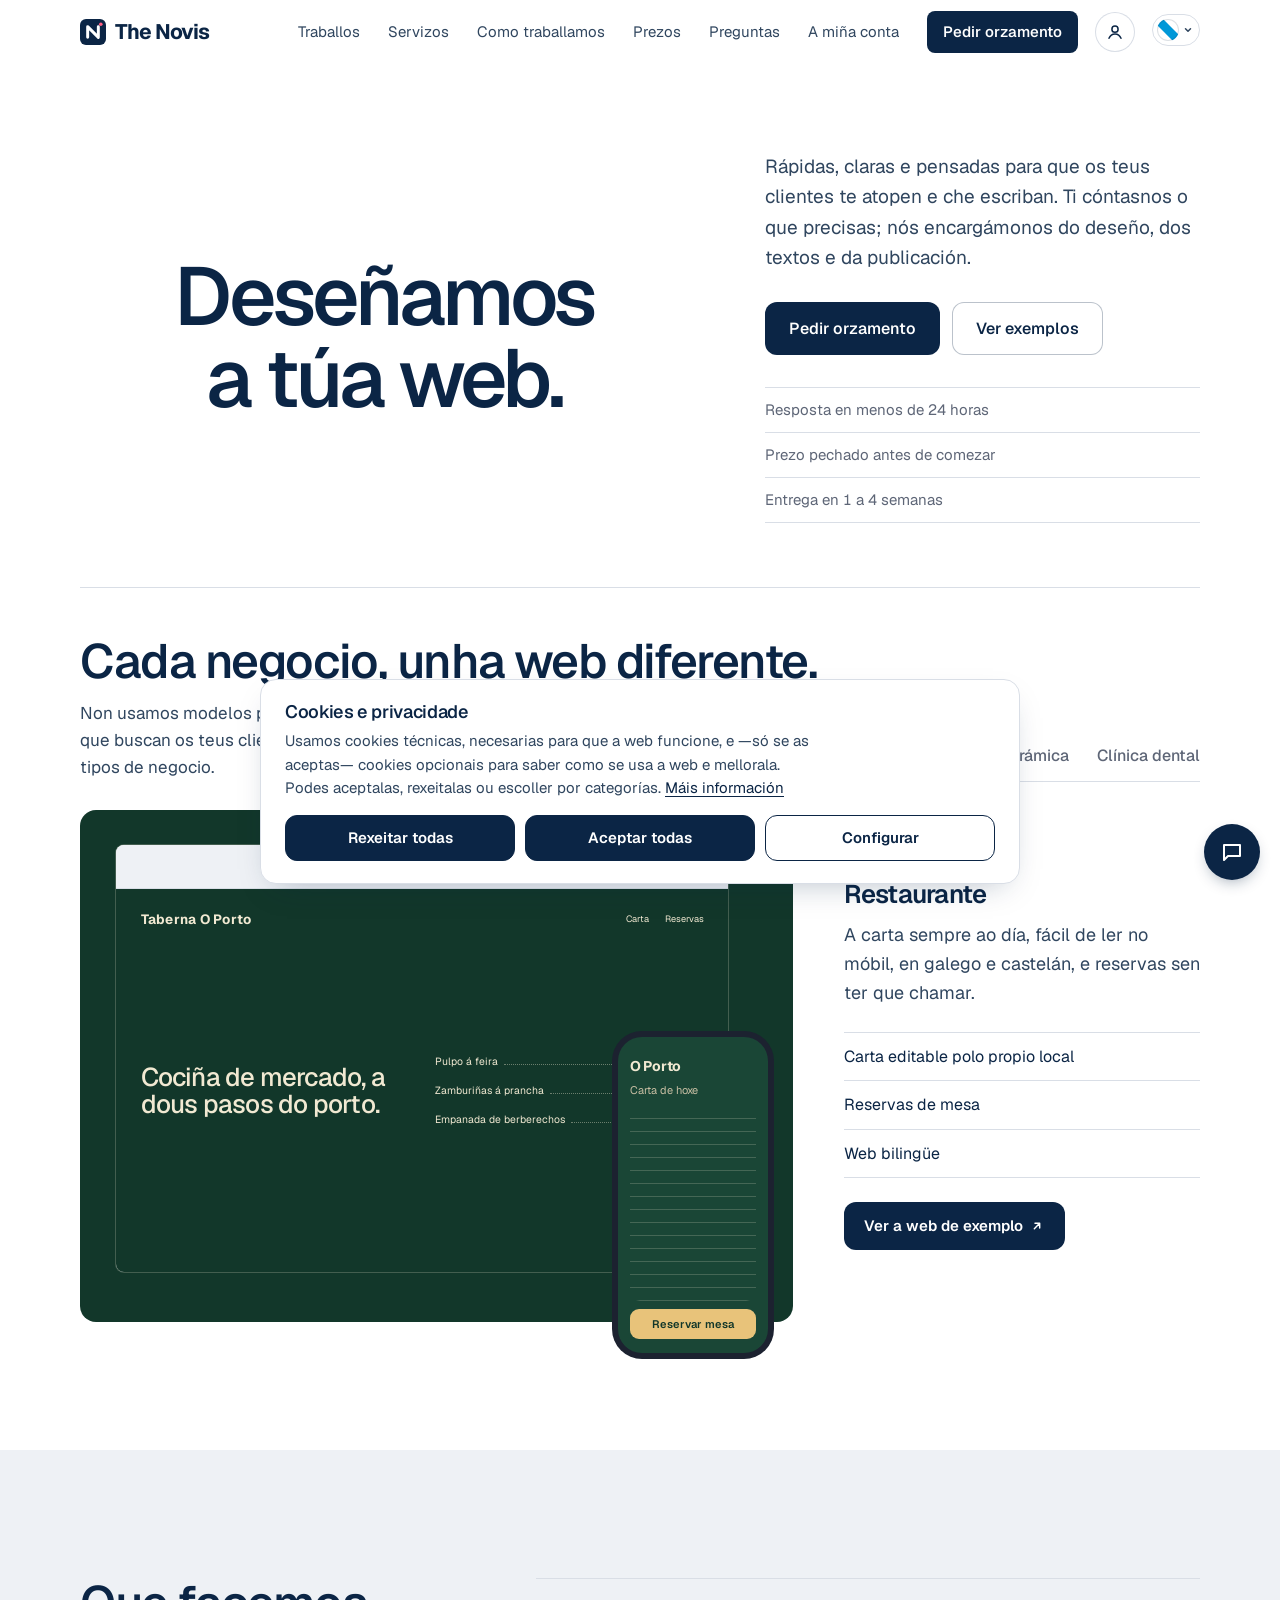
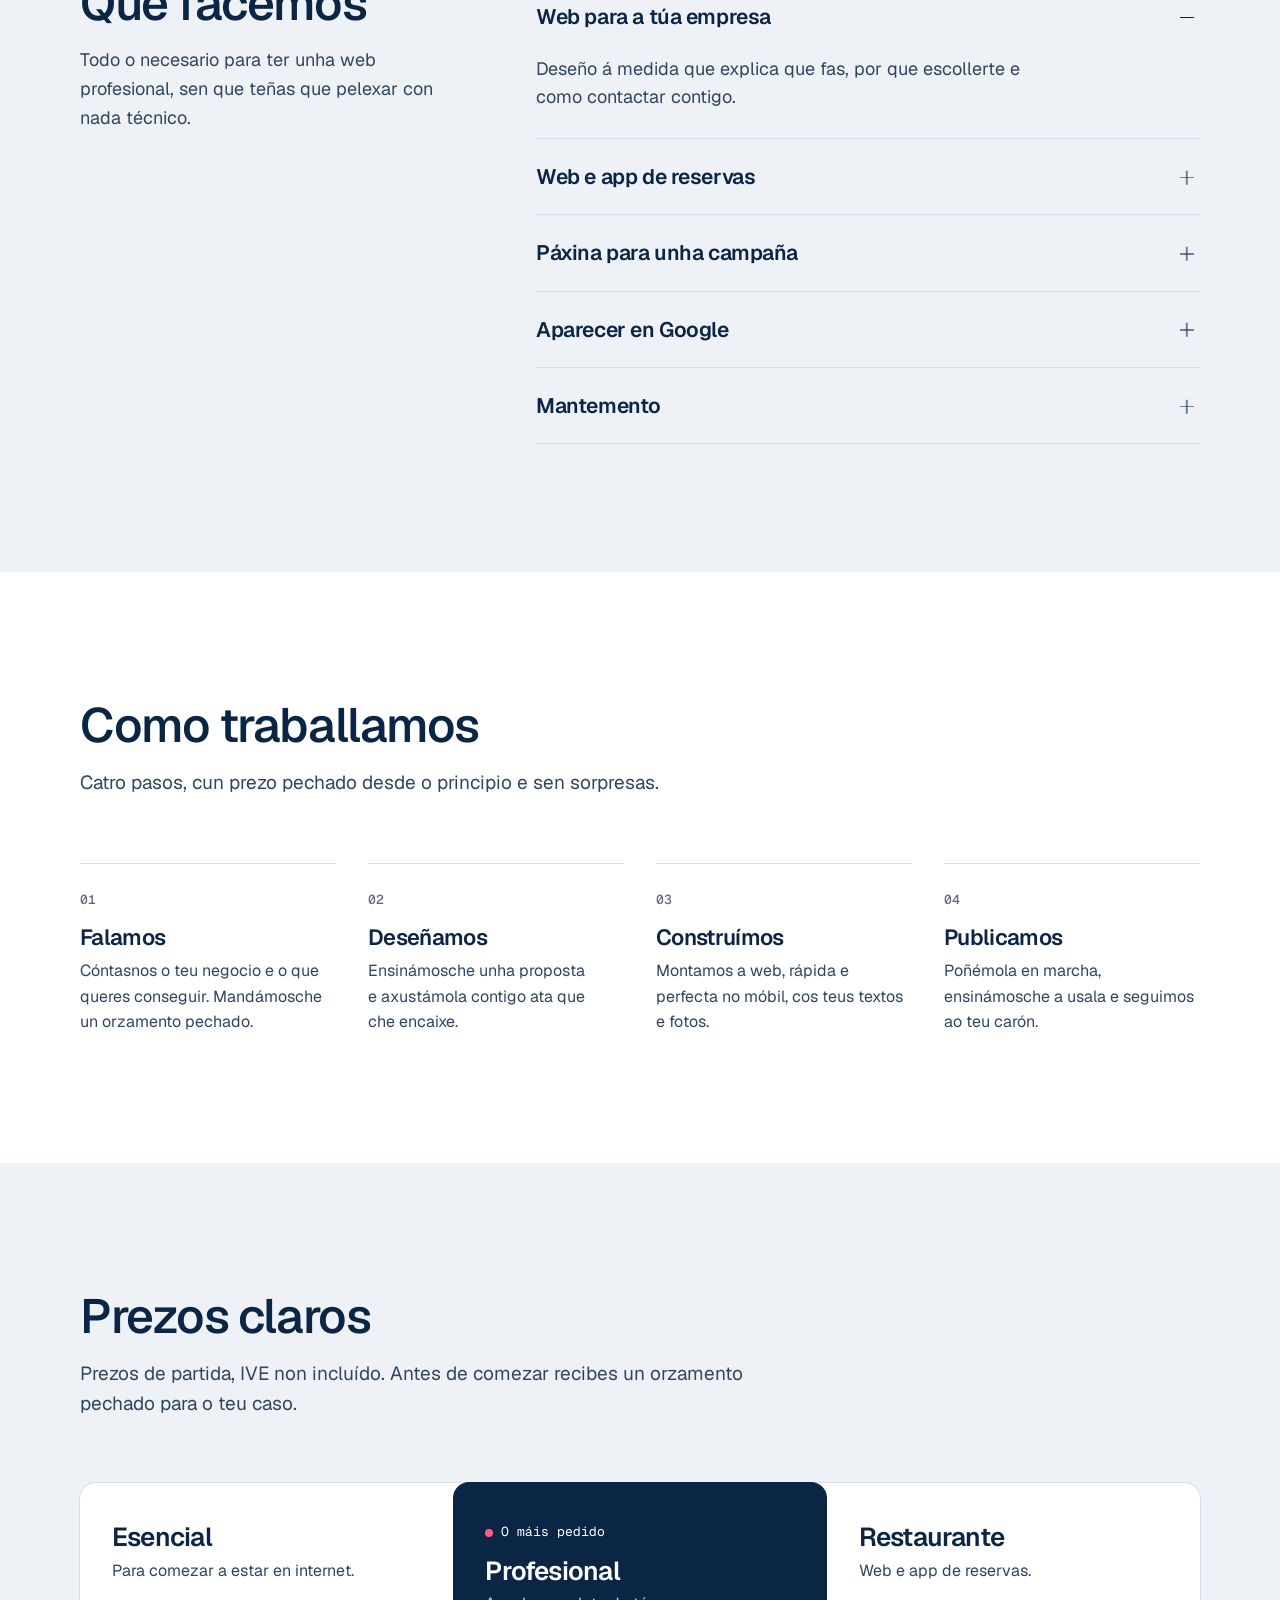
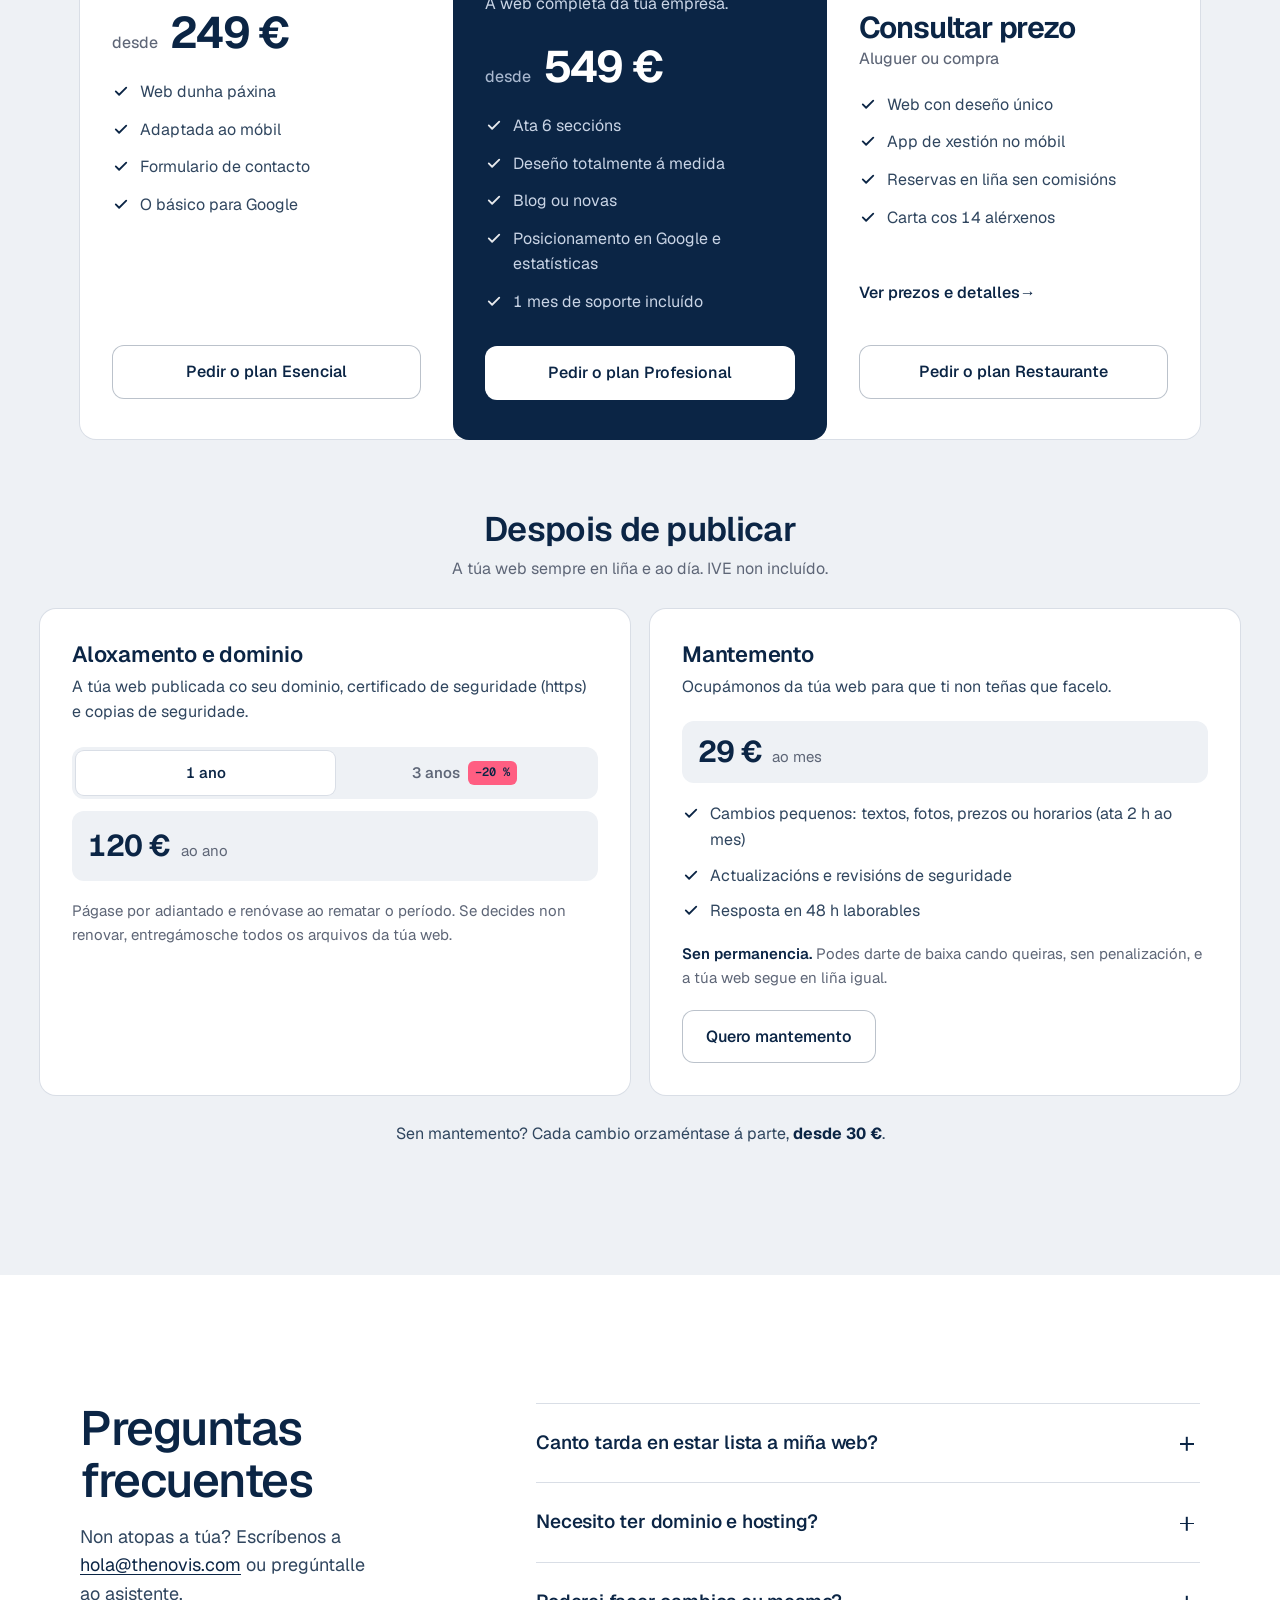
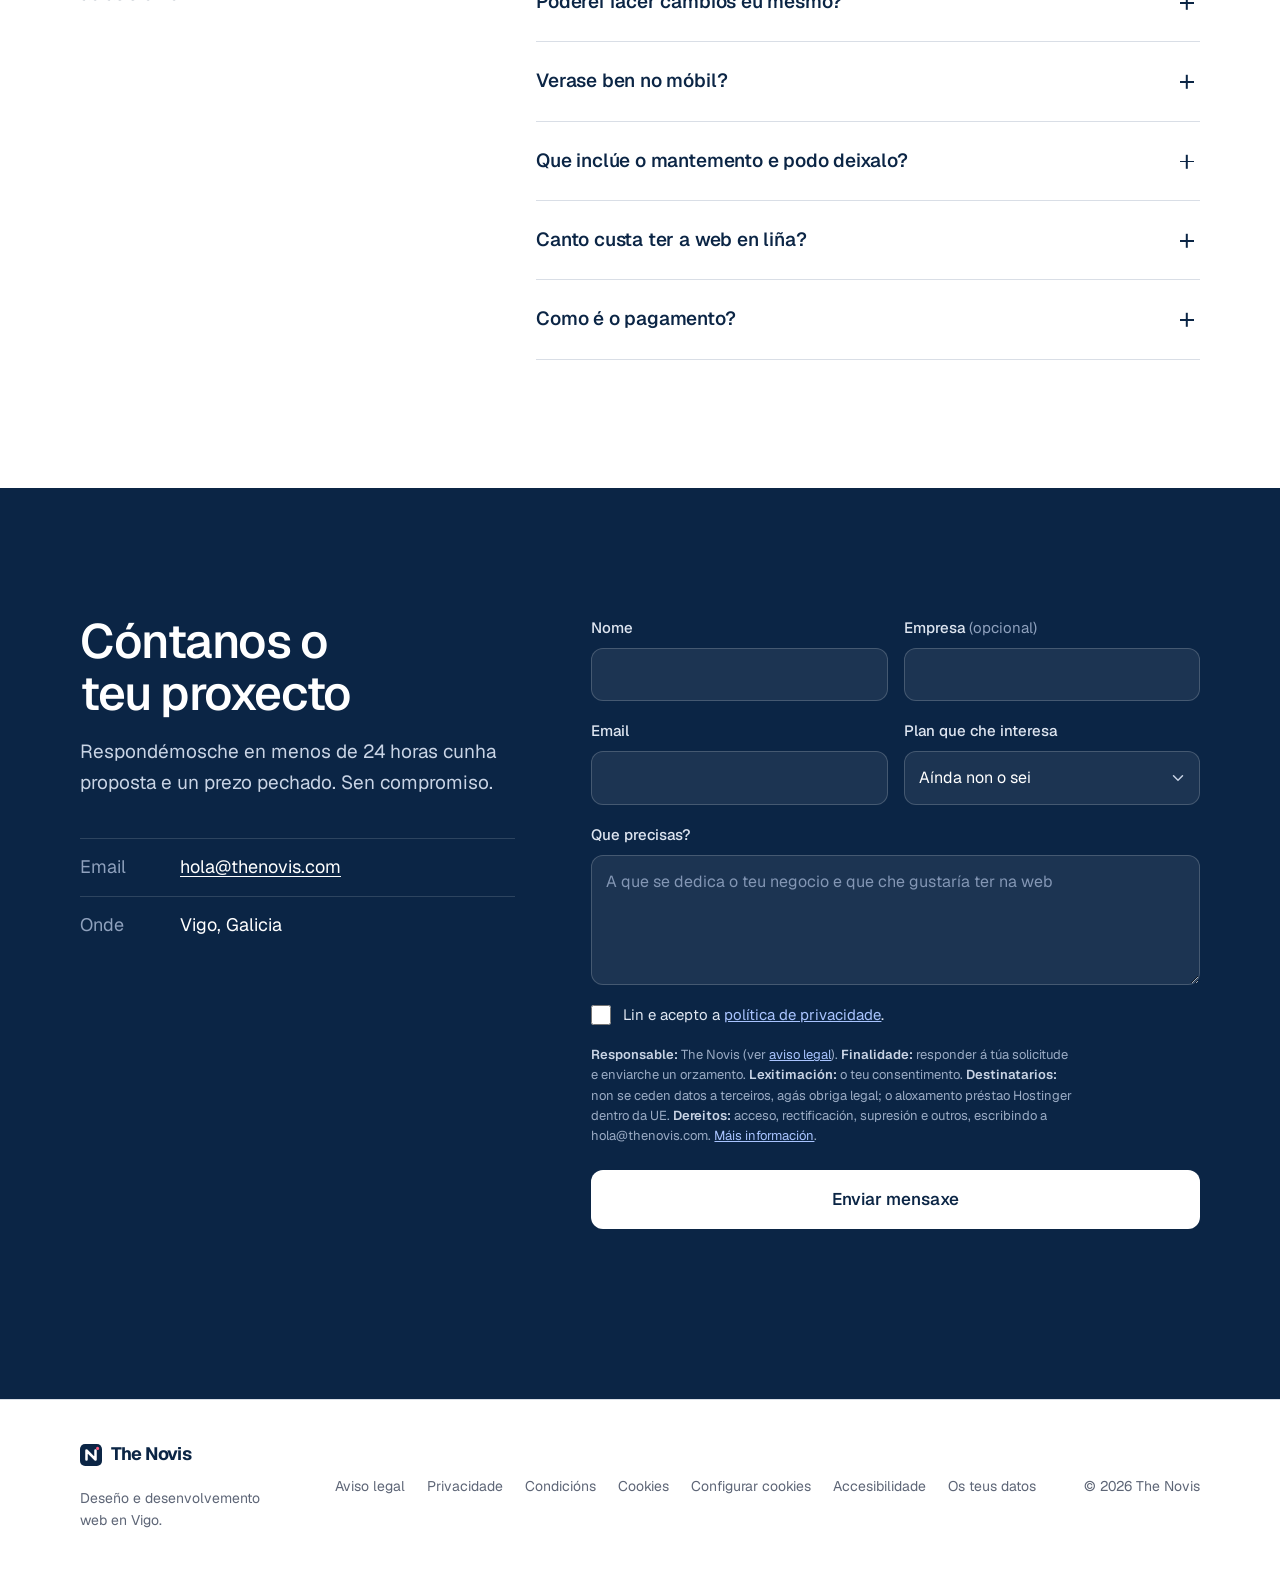
==== commit beb489d3: "Merge pull request #5 from thenovisX/claude/project-thread-1cys4w Legal: políticas RGPD, cookies por" ====
--- a/gl/index.html
+++ b/gl/index.html
@@ -522,6 +522,6 @@
   <script src="/js/main.js?v=17" defer></script>
   <script src="/js/modal.js?v=1" defer></script>
   <script src="/js/chat.js?v=11" defer></script>
-  <script src="/js/consent.js?v=3" defer></script>
+  <script src="/js/consent.js?v=4" defer></script>
 </body>
 </html>
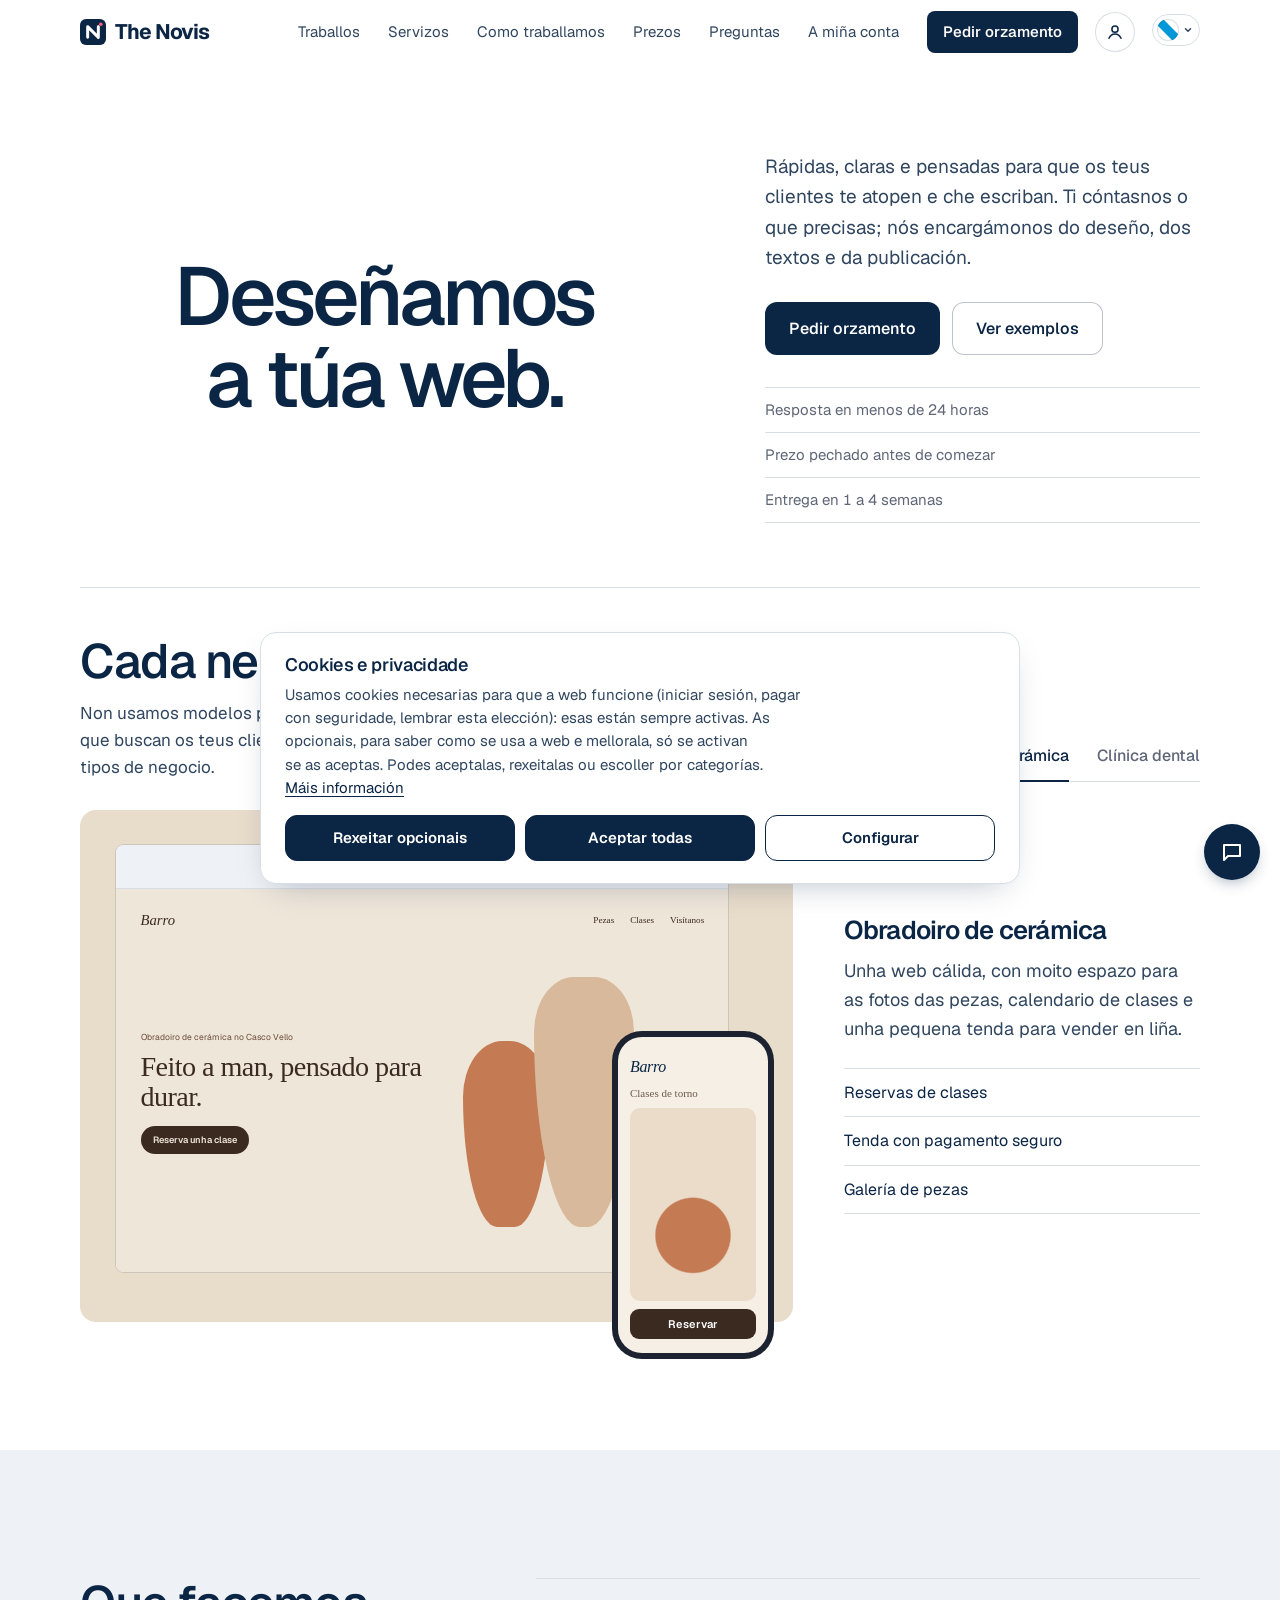
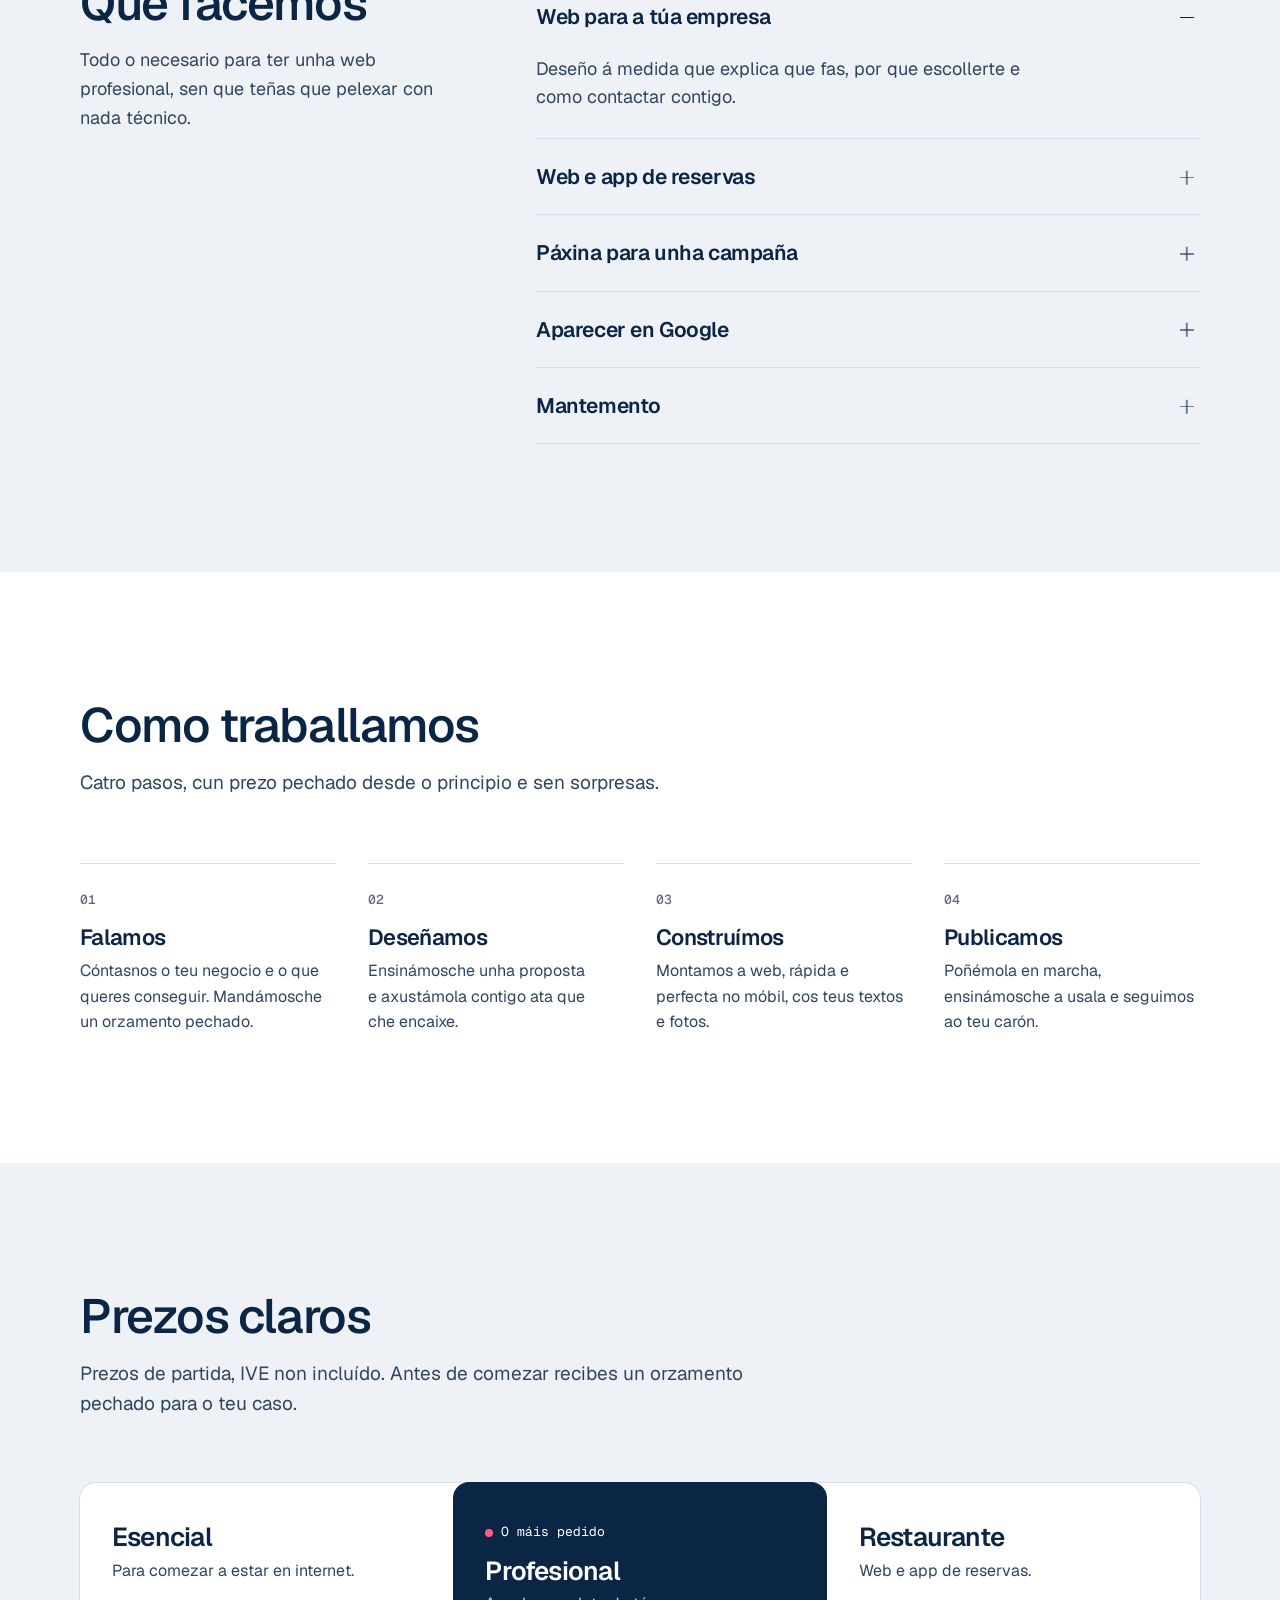
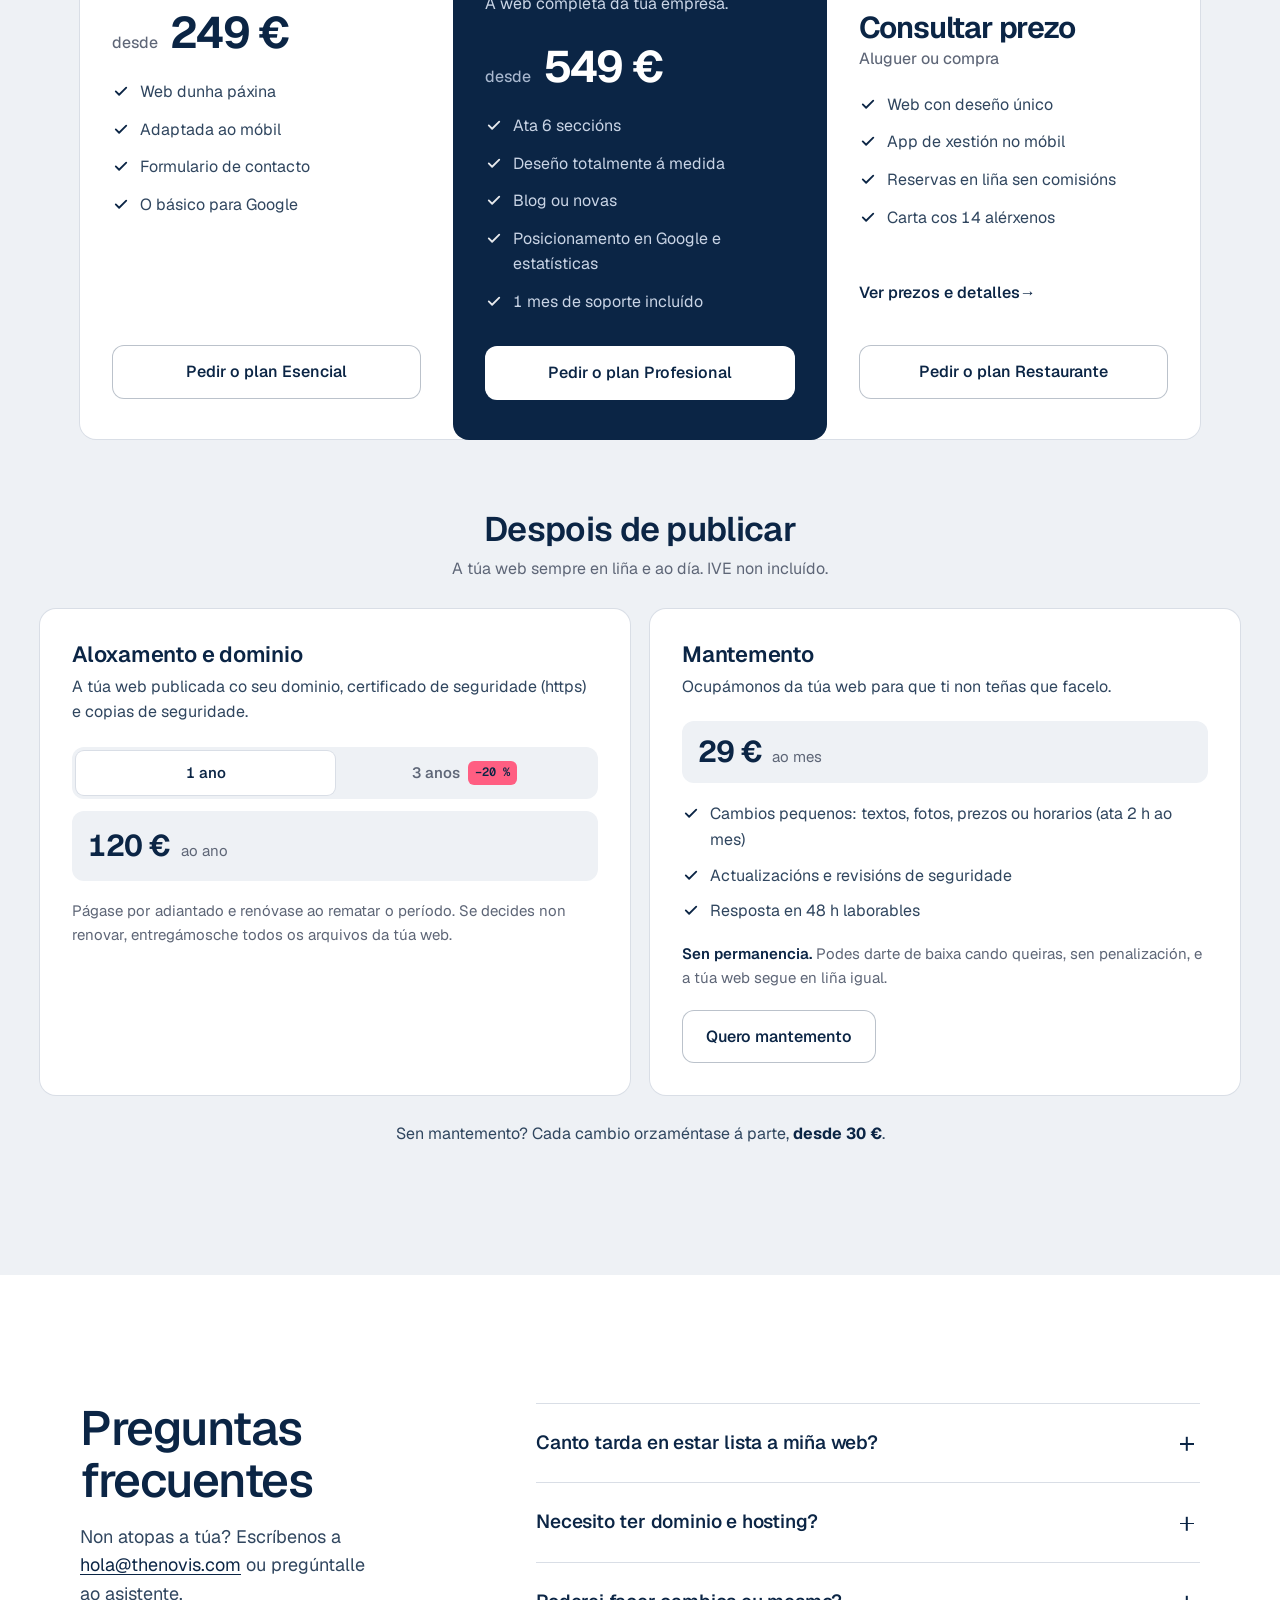
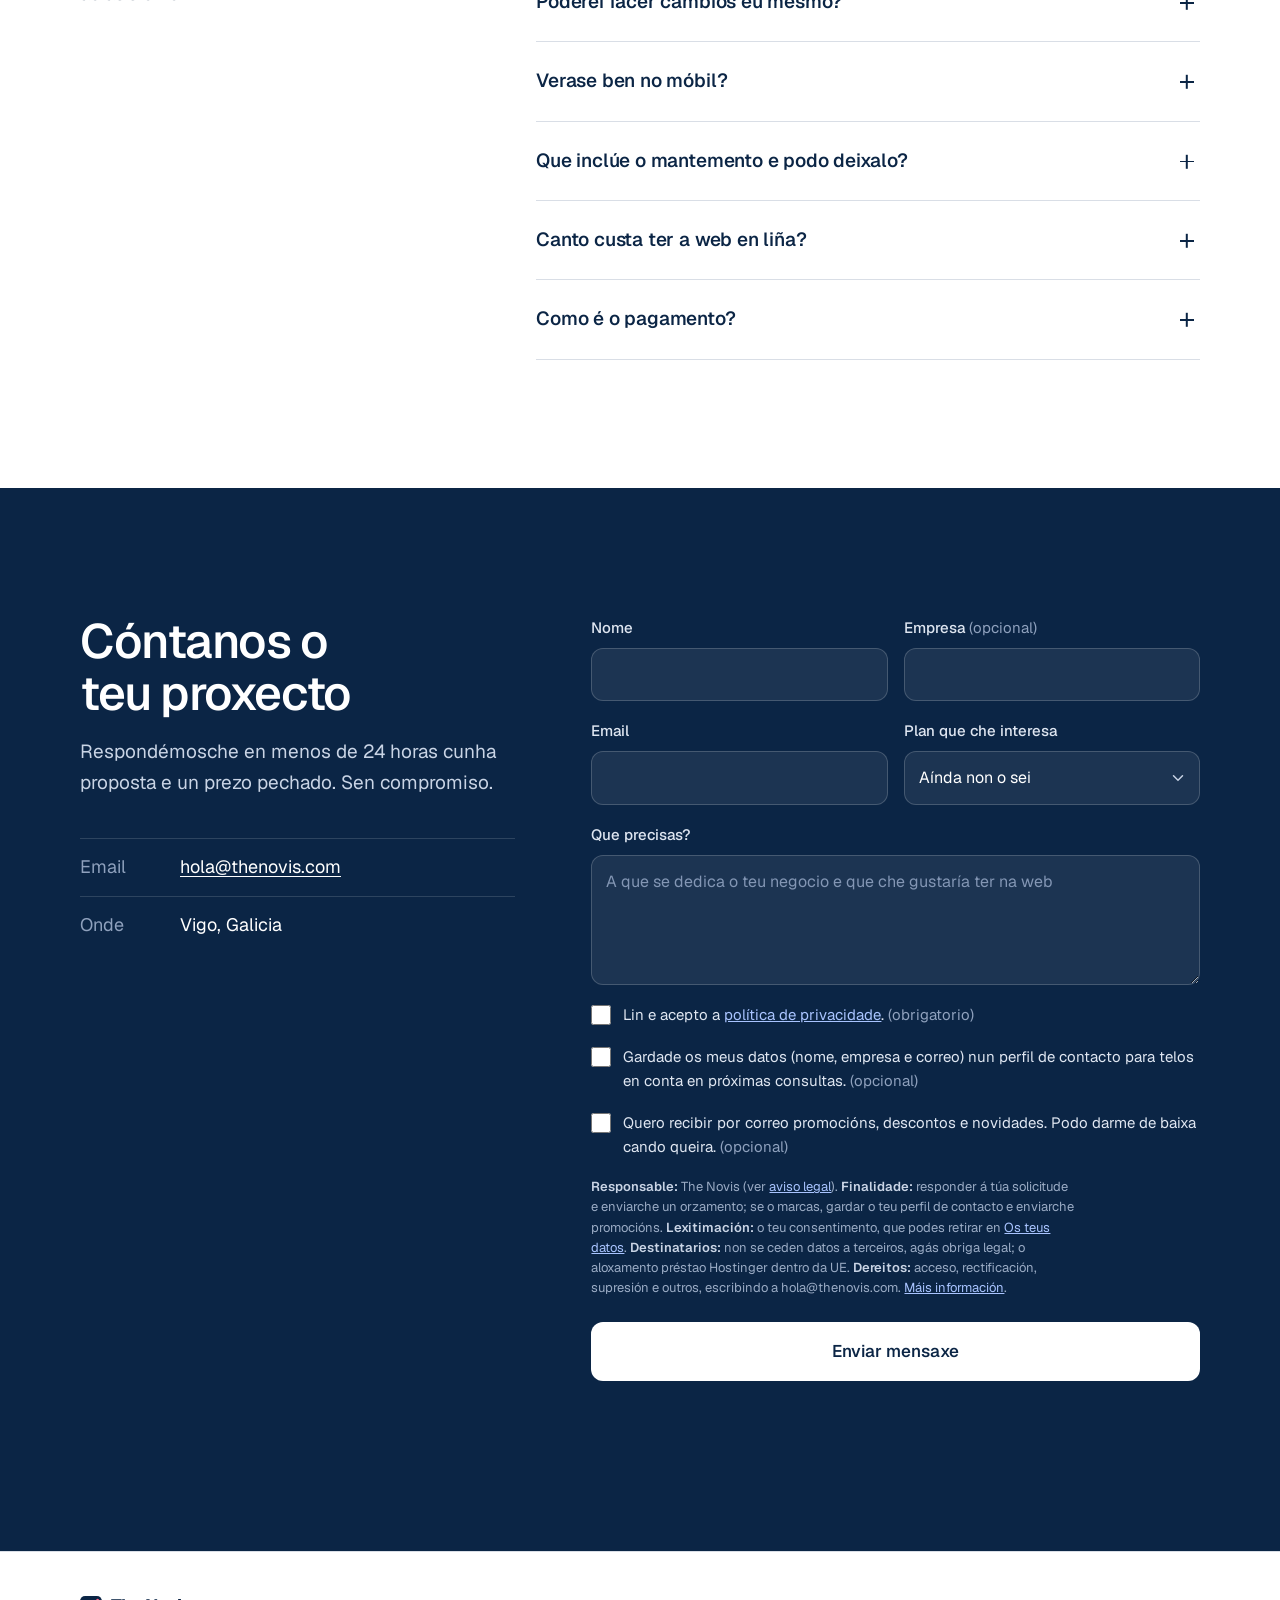
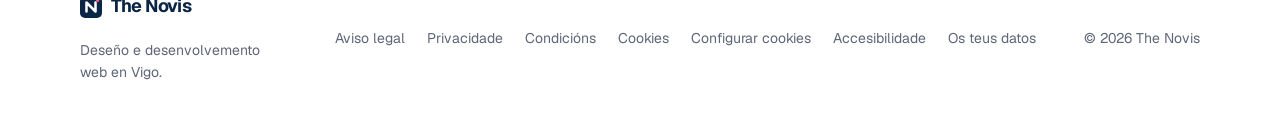
==== commit 0328e6ae: "Consentimientos: perfil de contacto, promociones en contacto y registro, aceptación al pagar, cookie" ====
--- a/gl/index.html
+++ b/gl/index.html
@@ -482,12 +482,20 @@
           <input type="text" name="web" class="hp" tabindex="-1" autocomplete="off" aria-hidden="true">
           <label class="check field--full">
             <input type="checkbox" name="acepto" value="1" required>
-            <span>Lin e acepto a <a href="/privacidad.html">política de privacidade</a>.</span>
+            <span>Lin e acepto a <a href="/privacidad.html">política de privacidade</a>. <span class="opt">(obrigatorio)</span></span>
+          </label>
+          <label class="check field--full">
+            <input type="checkbox" name="perfil_contacto" value="1">
+            <span>Gardade os meus datos (nome, empresa e correo) nun perfil de contacto para telos en conta en próximas consultas. <span class="opt">(opcional)</span></span>
+          </label>
+          <label class="check field--full">
+            <input type="checkbox" name="publicidad" value="1">
+            <span>Quero recibir por correo promocións, descontos e novidades. Podo darme de baixa cando queira. <span class="opt">(opcional)</span></span>
           </label>
           <p class="legal-info field--full">
             <strong>Responsable:</strong> The Novis (ver <a href="/aviso-legal.html">aviso legal</a>).
-            <strong>Finalidade:</strong> responder á túa solicitude e enviarche un orzamento.
-            <strong>Lexitimación:</strong> o teu consentimento.
+            <strong>Finalidade:</strong> responder á túa solicitude e enviarche un orzamento; se o marcas, gardar o teu perfil de contacto e enviarche promocións.
+            <strong>Lexitimación:</strong> o teu consentimento, que podes retirar en <a href="/datos/">Os teus datos</a>.
             <strong>Destinatarios:</strong> non se ceden datos a terceiros, agás obriga legal; o aloxamento préstao Hostinger dentro da UE.
             <strong>Dereitos:</strong> acceso, rectificación, supresión e outros, escribindo a hola@thenovis.com.
             <a href="/privacidad.html">Máis información</a>.
@@ -522,6 +530,6 @@
   <script src="/js/main.js?v=17" defer></script>
   <script src="/js/modal.js?v=1" defer></script>
   <script src="/js/chat.js?v=11" defer></script>
-  <script src="/js/consent.js?v=4" defer></script>
+  <script src="/js/consent.js?v=5" defer></script>
 </body>
 </html>
